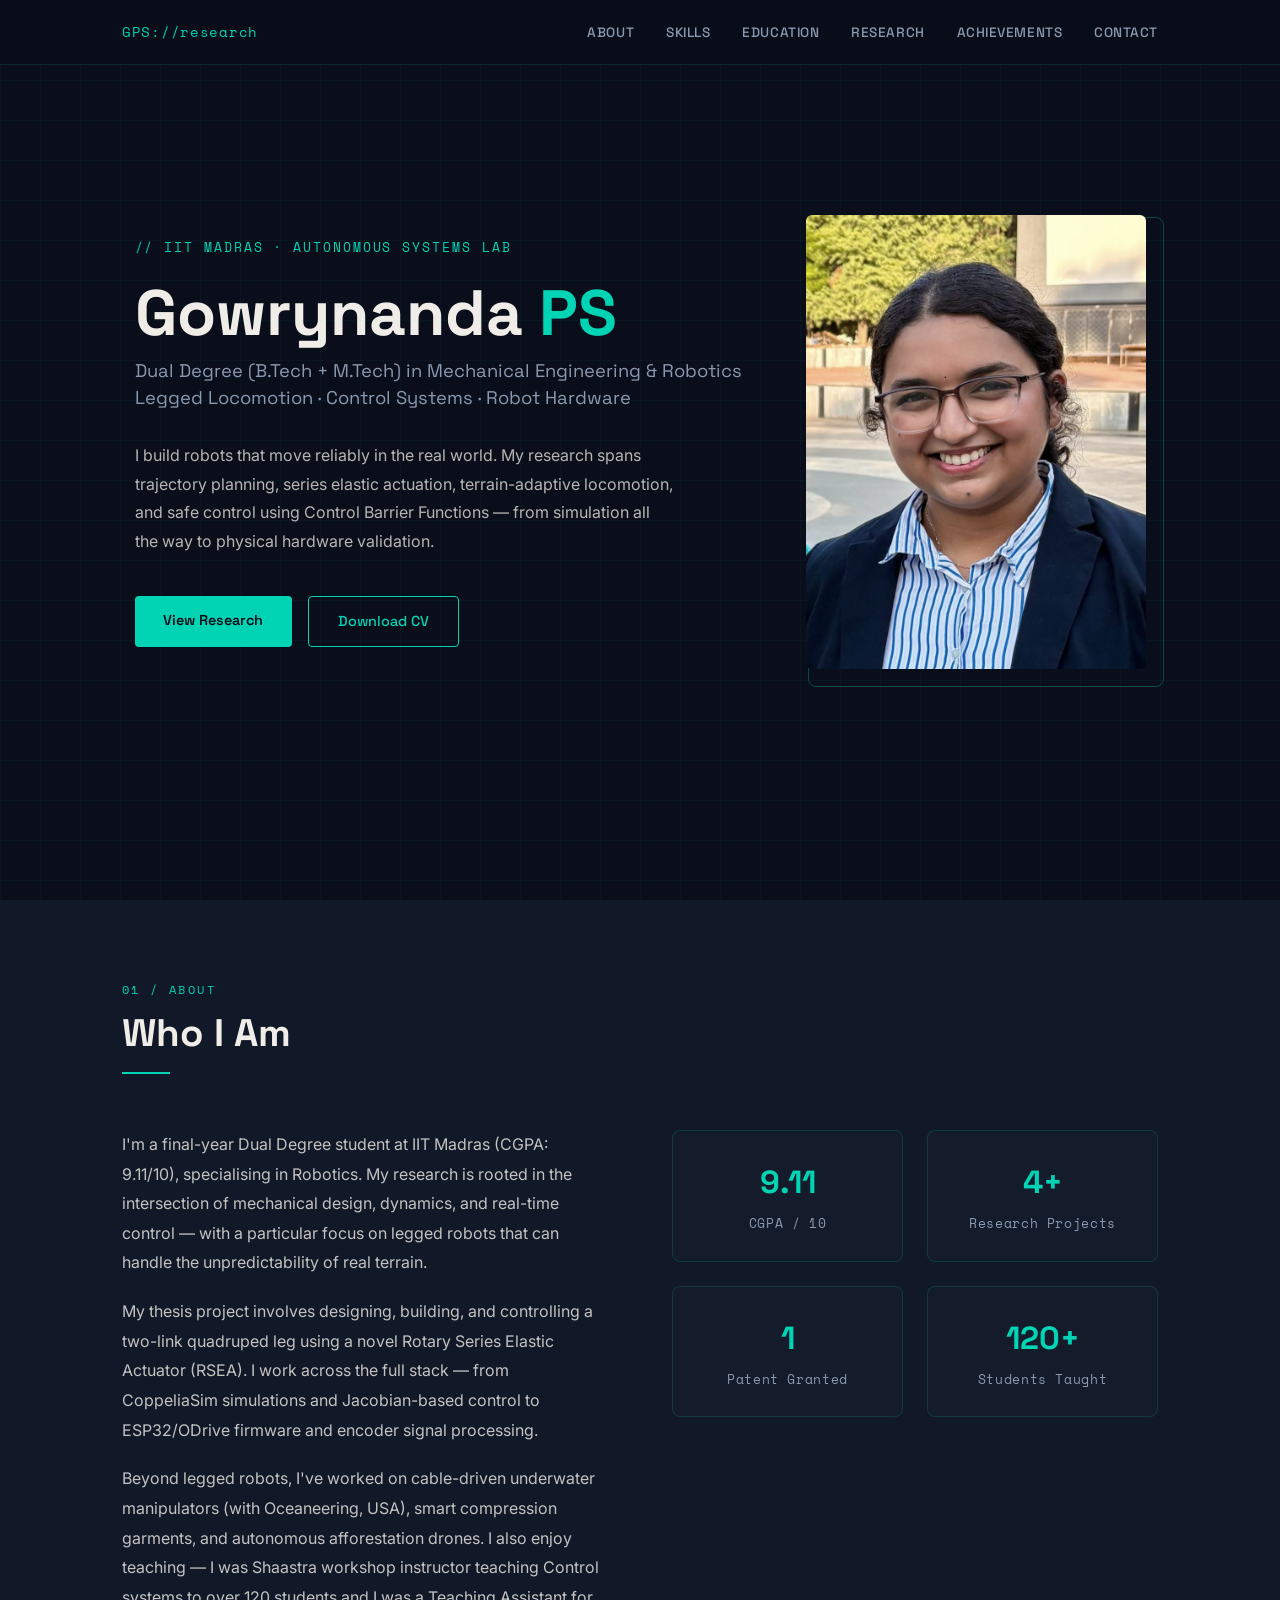
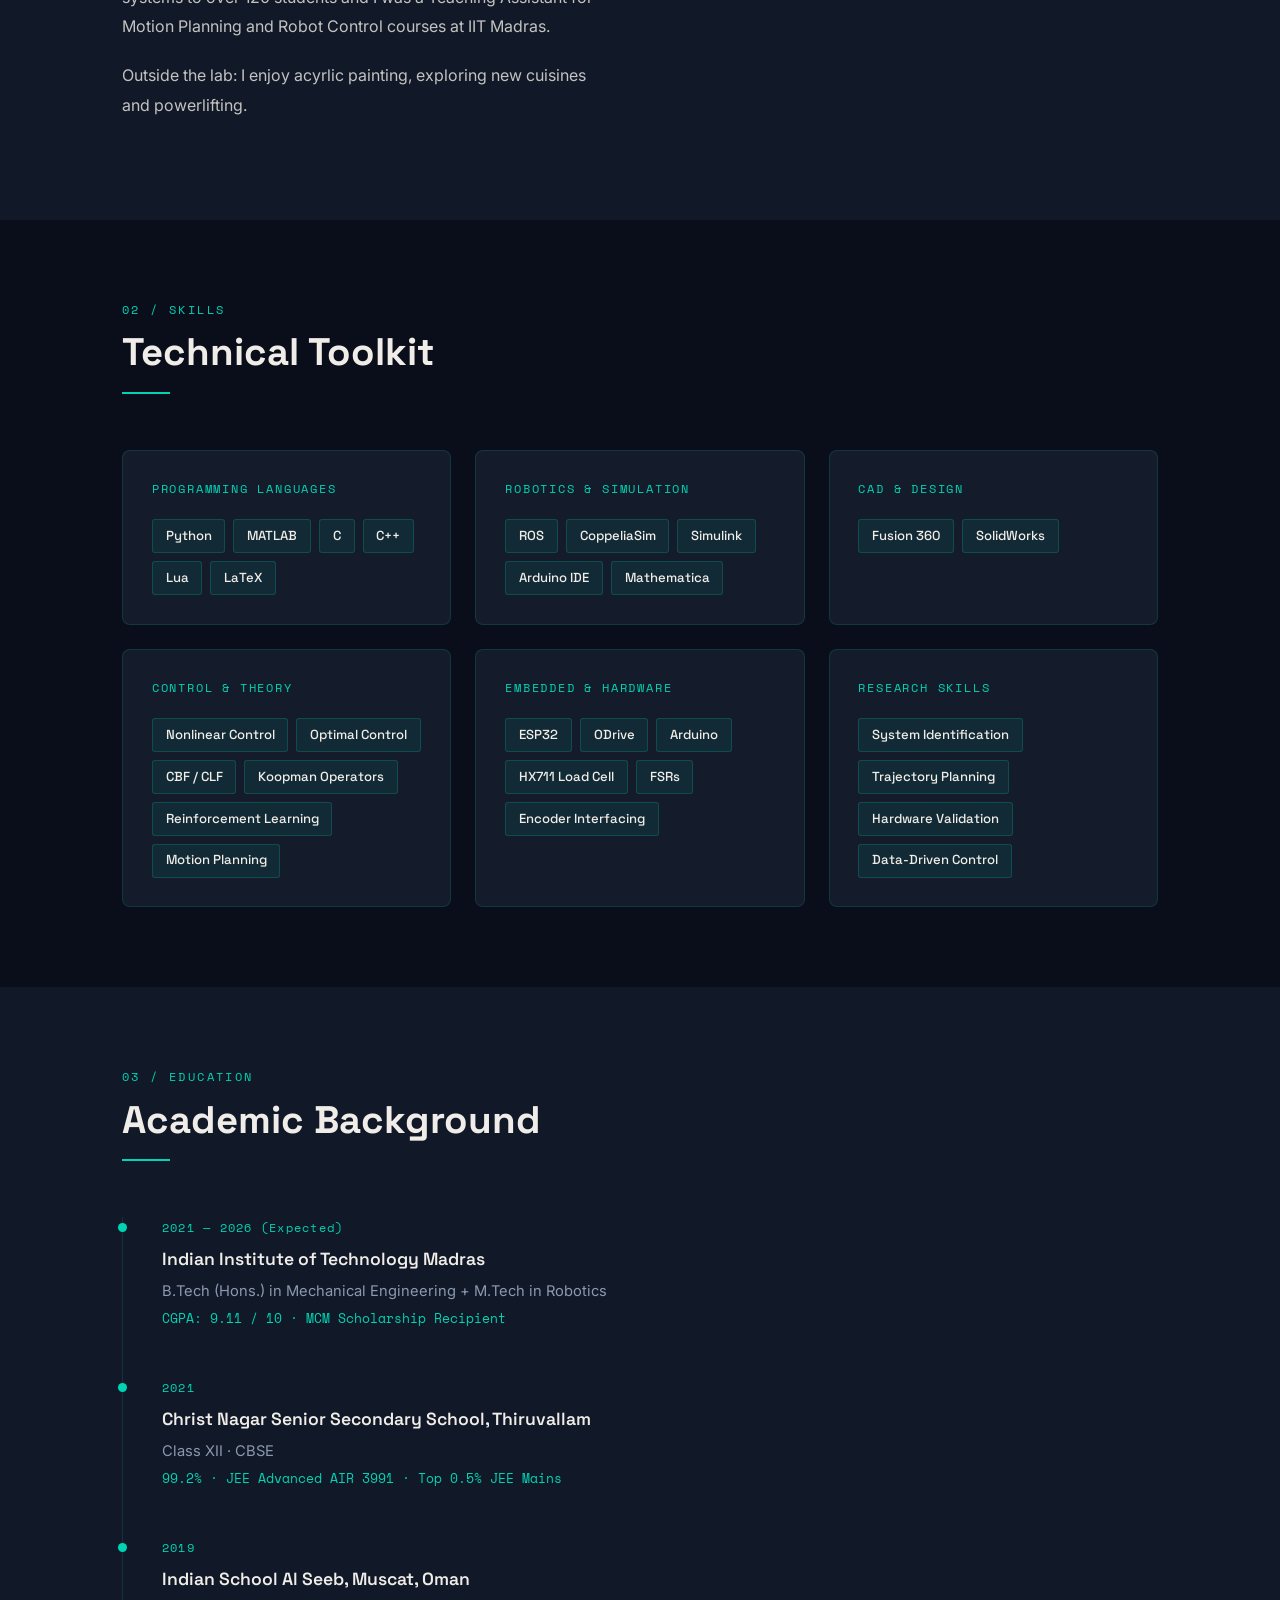
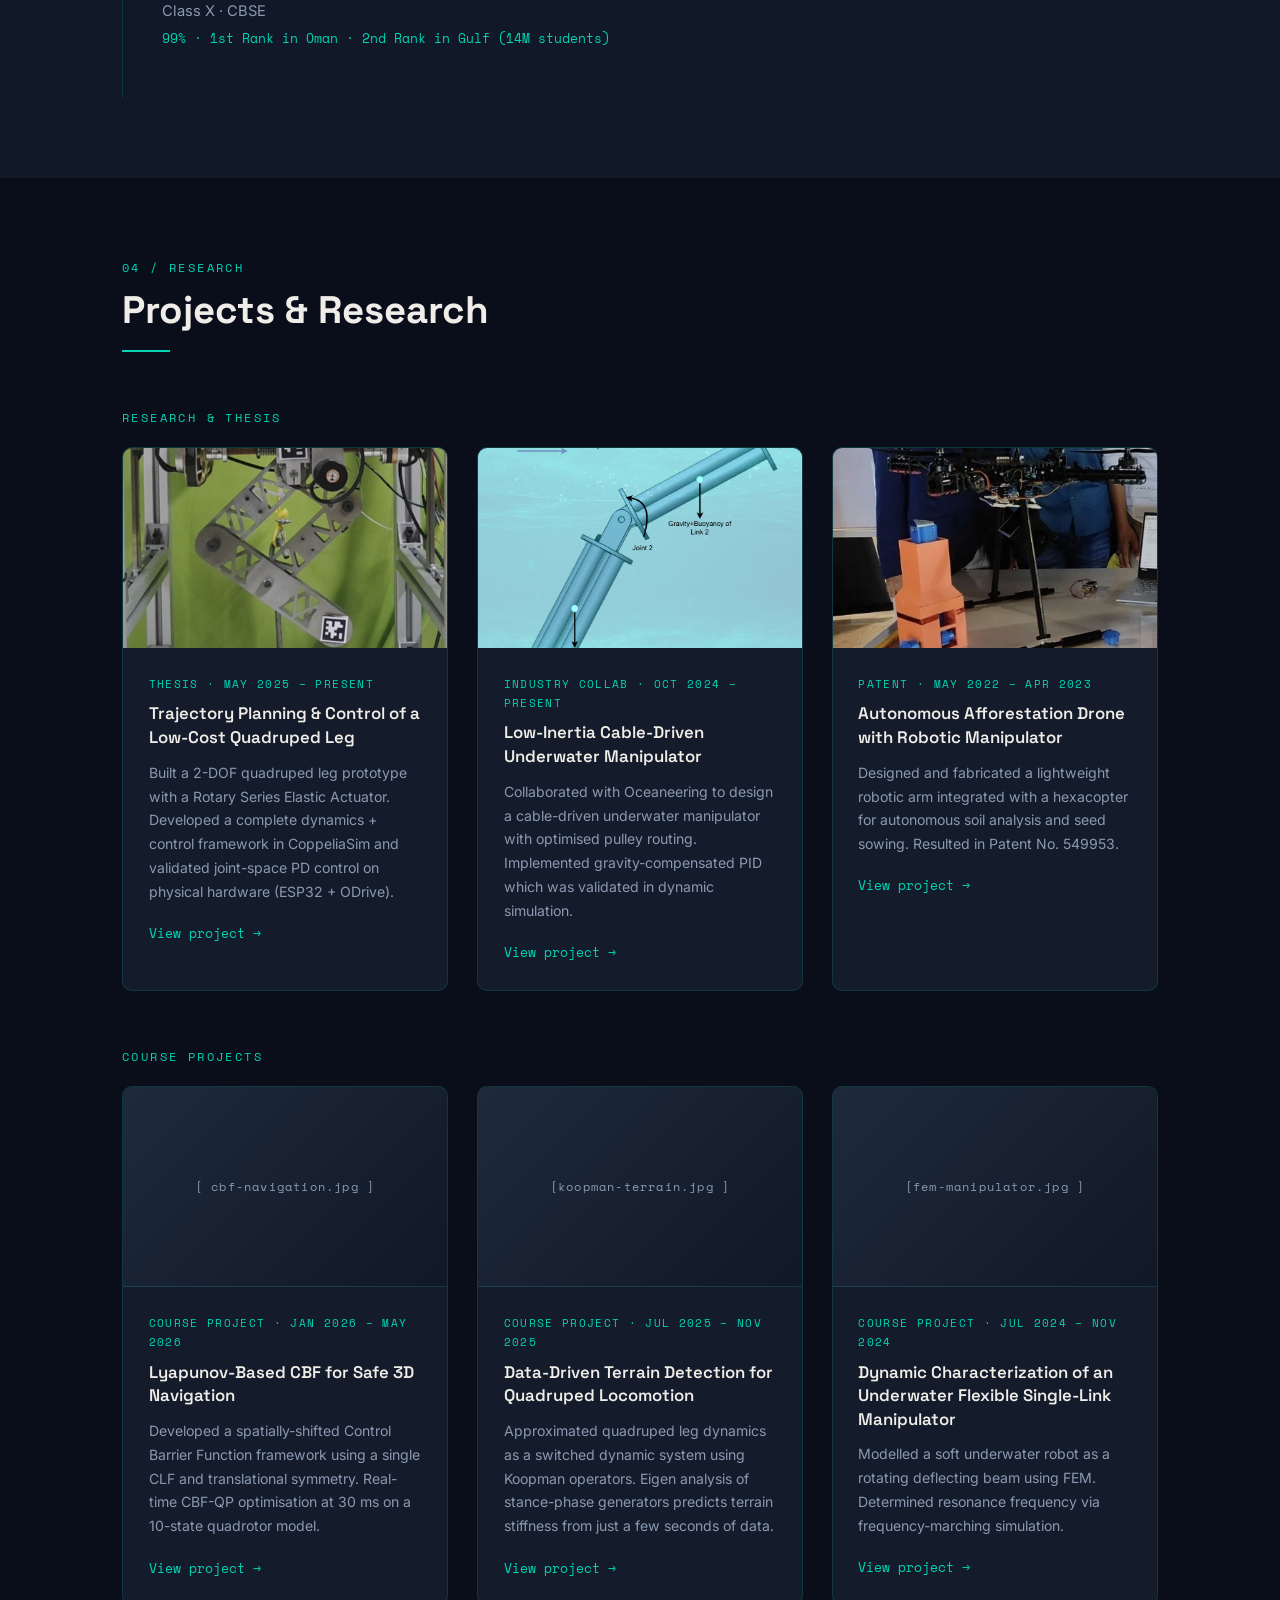
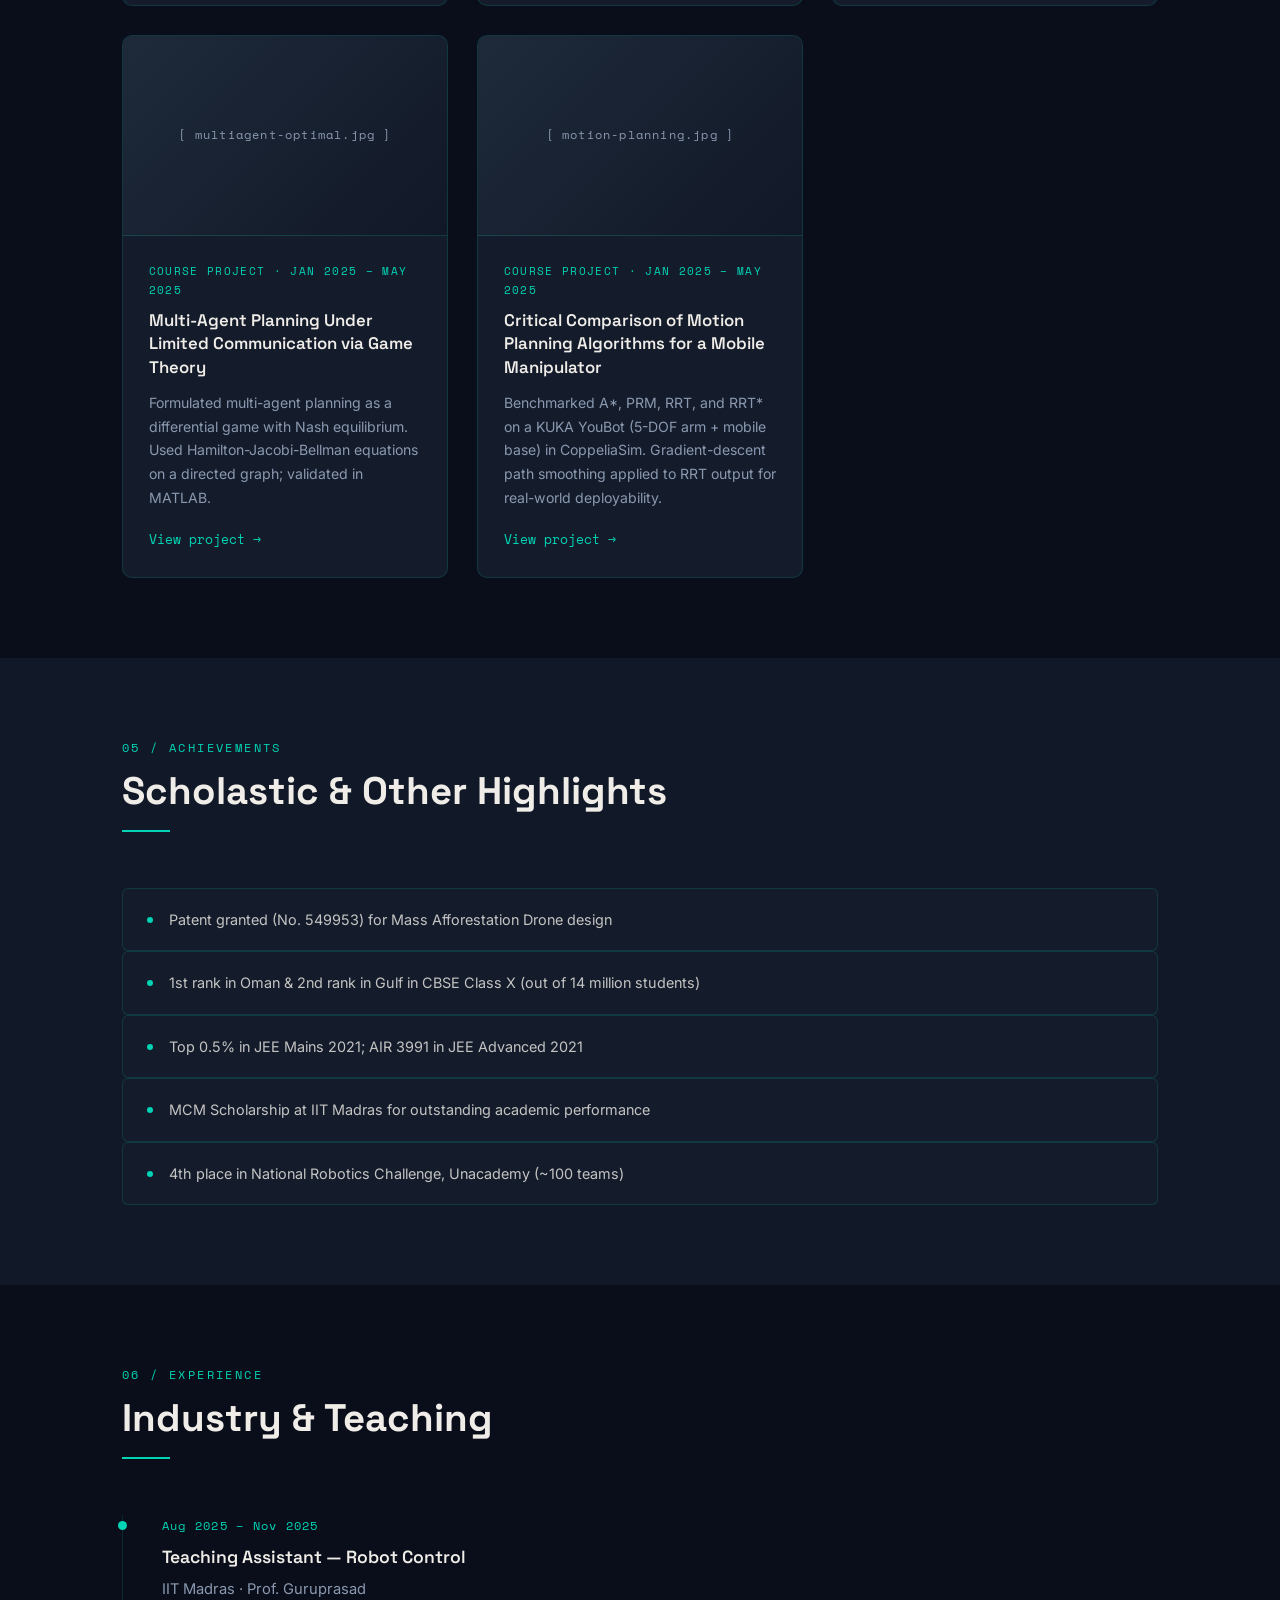
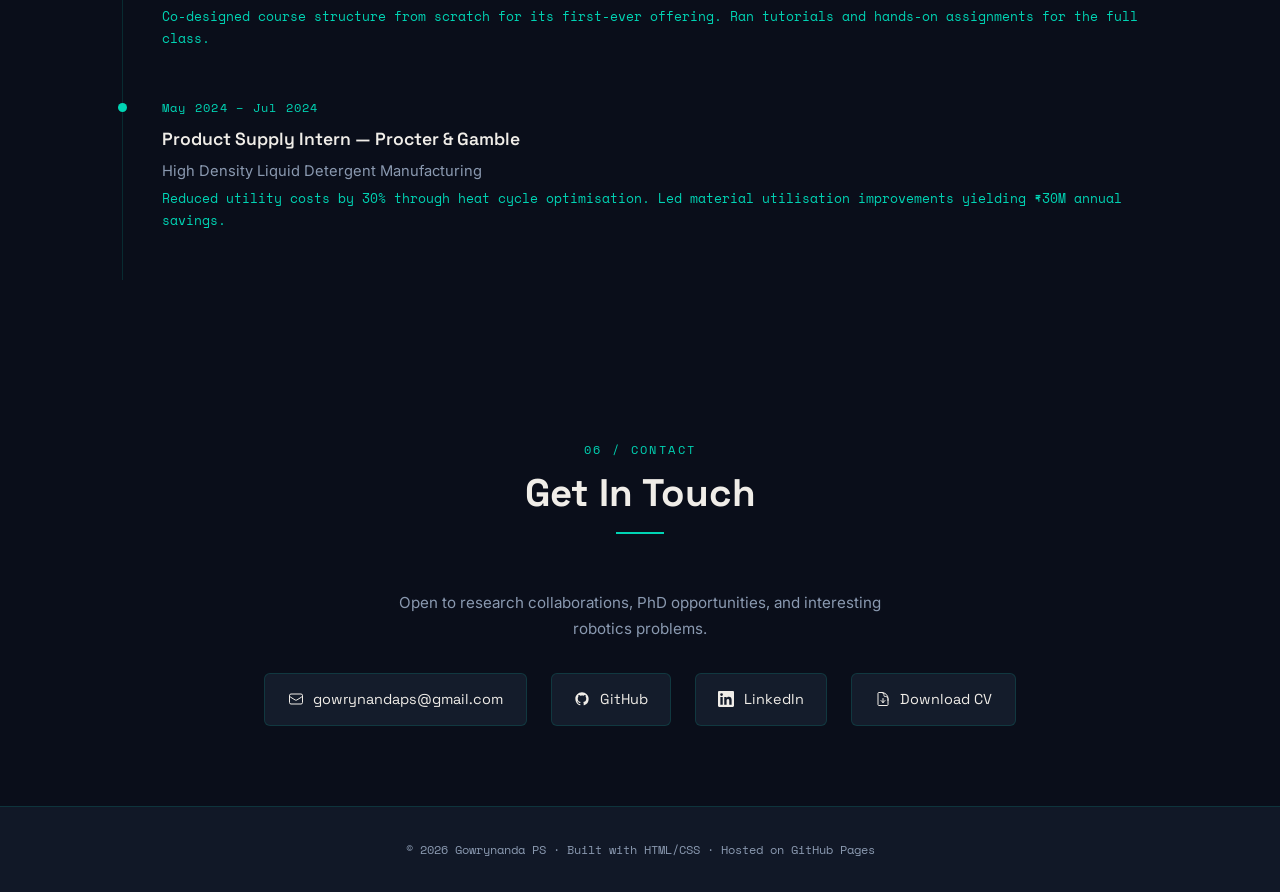
==== index.html @ 8e0dd3a2 "Update index.html Removed two projects" ====
<!DOCTYPE html>
<html lang="en">
<head>
  <meta charset="UTF-8" />
  <meta name="viewport" content="width=device-width, initial-scale=1.0" />
  <title>Gowrynanda PS — Robotics Researcher</title>
  <meta name="description" content="Gowrynanda PS — Dual Degree Robotics student at IIT Madras working on legged locomotion, control systems, and autonomous robots." />
  <link rel="stylesheet" href="assets/css/style.css" />
</head>
<body>

<!-- ── Navigation ── -->
<nav>
  <div class="nav-inner">
    <span class="nav-logo">GPS://research</span>
    <ul class="nav-links" id="navLinks">
      <li><a href="#about">About</a></li>
      <li><a href="#skills">Skills</a></li>
      <li><a href="#education">Education</a></li>
      <li><a href="#research">Research</a></li>
      <li><a href="#achievements">Achievements</a></li>
      <li><a href="#contact">Contact</a></li>
    </ul>
    <div class="hamburger" id="hamburger" onclick="toggleNav()">
      <span></span><span></span><span></span>
    </div>
  </div>
</nav>

<!-- ── Hero ── -->
<section id="hero">
  <div class="container">
    <div class="hero-grid">
      <div class="hero-text">
        <p class="hero-eyebrow">// IIT Madras · Autonomous Systems Lab</p>
        <h1 class="hero-name">Gowrynanda <span>PS</span></h1>
        <p class="hero-title">
          Dual Degree (B.Tech + M.Tech) in Mechanical Engineering &amp; Robotics<br>
          Legged Locomotion · Control Systems · Robot Hardware
        </p>
        <p class="hero-bio">
          I build robots that move reliably in the real world. My research spans trajectory
          planning, series elastic actuation, terrain-adaptive locomotion, and safe control
          using Control Barrier Functions — from simulation all the way to physical hardware validation.
        </p>
        <div class="hero-ctas">
          <a href="#research" class="btn-primary">View Research</a>
          <a href="assets/GowrynandaPS_CV.pdf" class="btn-outline" target="_blank">Download CV</a>
        </div>
      </div>

      <div class="hero-photo-wrap">
        <img src="assets/images/photo.jpg" alt="Gowrynanda PS" class="hero-photo" />
      </div>
    </div>
  </div>
</section>

<!-- ── About ── -->
<section id="about">
  <div class="container">
    <div class="section-header">
      <p class="section-label">01 / About</p>
      <h2 class="section-title">Who I Am</h2>
      <div class="section-divider"></div>
    </div>
    <div class="about-grid">
      <div class="about-text">
        <p>
          I'm a final-year Dual Degree student at IIT Madras (CGPA: 9.11/10), specialising in Robotics.
          My research is rooted in the intersection of mechanical design, dynamics, and real-time
          control — with a particular focus on legged robots that can handle the unpredictability
          of real terrain.
        </p>
        <p>
          My thesis project involves designing, building, and controlling a two-link quadruped leg
          using a novel Rotary Series Elastic Actuator (RSEA). I work across the full stack — from
          CoppeliaSim simulations and Jacobian-based control to ESP32/ODrive firmware and encoder
          signal processing.
        </p>
        <p>
          Beyond legged robots, I've worked on cable-driven underwater manipulators
          (with Oceaneering, USA), smart compression garments, and autonomous afforestation drones.
          I also enjoy teaching — I was Shaastra workshop instructor teaching Control systems to over 120 students 
          and I was a Teaching Assistant for Motion Planning and Robot Control courses at IIT Madras. 
        </p>
        <p>
          Outside the lab: I enjoy acyrlic painting, exploring new cuisines and powerlifting.
        </p>
      </div>
      <div class="stats-grid">
        <div class="stat-card">
          <span class="stat-number">9.11</span>
          <span class="stat-label">CGPA / 10</span>
        </div>
        <div class="stat-card">
          <span class="stat-number">4+</span>
          <span class="stat-label">Research Projects</span>
        </div>
        <div class="stat-card">
          <span class="stat-number">1</span>
          <span class="stat-label">Patent Granted</span>
        </div>
        <div class="stat-card">
          <span class="stat-number">120+</span>
          <span class="stat-label">Students Taught</span>
        </div>
      </div>
    </div>
  </div>
</section>

<!-- ── Skills ── -->
<section id="skills">
  <div class="container">
    <div class="section-header">
      <p class="section-label">02 / Skills</p>
      <h2 class="section-title">Technical Toolkit</h2>
      <div class="section-divider"></div>
    </div>
    <div class="skills-grid">
      <div class="skill-category">
        <p class="skill-category-title">Programming Languages</p>
        <div class="skill-tags">
          <span class="skill-tag">Python</span>
          <span class="skill-tag">MATLAB</span>
          <span class="skill-tag">C</span>
          <span class="skill-tag">C++</span>
          <span class="skill-tag">Lua</span>
          <span class="skill-tag">LaTeX</span>
        </div>
      </div>
      <div class="skill-category">
        <p class="skill-category-title">Robotics &amp; Simulation</p>
        <div class="skill-tags">
          <span class="skill-tag">ROS</span>
          <span class="skill-tag">CoppeliaSim</span>
          <span class="skill-tag">Simulink</span>
          <span class="skill-tag">Arduino IDE</span>
          <span class="skill-tag">Mathematica</span>
        </div>
      </div>
      <div class="skill-category">
        <p class="skill-category-title">CAD &amp; Design</p>
        <div class="skill-tags">
          <span class="skill-tag">Fusion 360</span>
          <span class="skill-tag">SolidWorks</span>
        </div>
      </div>
      <div class="skill-category">
        <p class="skill-category-title">Control &amp; Theory</p>
        <div class="skill-tags">
          <span class="skill-tag">Nonlinear Control</span>
          <span class="skill-tag">Optimal Control</span>
          <span class="skill-tag">CBF / CLF</span>
          <span class="skill-tag">Koopman Operators</span>
          <span class="skill-tag">Reinforcement Learning</span>
          <span class="skill-tag">Motion Planning</span>
        </div>
      </div>
      <div class="skill-category">
        <p class="skill-category-title">Embedded &amp; Hardware</p>
        <div class="skill-tags">
          <span class="skill-tag">ESP32</span>
          <span class="skill-tag">ODrive</span>
          <span class="skill-tag">Arduino</span>
          <span class="skill-tag">HX711 Load Cell</span>
          <span class="skill-tag">FSRs</span>
          <span class="skill-tag">Encoder Interfacing</span>
        </div>
      </div>
      <div class="skill-category">
        <p class="skill-category-title">Research Skills</p>
        <div class="skill-tags">
          <span class="skill-tag">System Identification</span>
          <span class="skill-tag">Trajectory Planning</span>
          <span class="skill-tag">Hardware Validation</span>
          <span class="skill-tag">Data-Driven Control</span>
        </div>
      </div>
    </div>
  </div>
</section>

<!-- ── Education ── -->
<section id="education">
  <div class="container">
    <div class="section-header">
      <p class="section-label">03 / Education</p>
      <h2 class="section-title">Academic Background</h2>
      <div class="section-divider"></div>
    </div>
    <div class="edu-timeline">
      <div class="edu-item">
        <p class="edu-year">2021 — 2026 (Expected)</p>
        <p class="edu-school">Indian Institute of Technology Madras</p>
        <p class="edu-degree">B.Tech (Hons.) in Mechanical Engineering + M.Tech in Robotics</p>
        <p class="edu-grade">CGPA: 9.11 / 10 · MCM Scholarship Recipient</p>
      </div>
      <div class="edu-item">
        <p class="edu-year">2021</p>
        <p class="edu-school">Christ Nagar Senior Secondary School, Thiruvallam</p>
        <p class="edu-degree">Class XII · CBSE</p>
        <p class="edu-grade">99.2% · JEE Advanced AIR 3991 · Top 0.5% JEE Mains</p>
      </div>
      <div class="edu-item">
        <p class="edu-year">2019</p>
        <p class="edu-school">Indian School Al Seeb, Muscat, Oman</p>
        <p class="edu-degree">Class X · CBSE</p>
        <p class="edu-grade">99% · 1st Rank in Oman · 2nd Rank in Gulf (14M students)</p>
      </div>
    </div>
  </div>
</section>

<!-- ── Research Projects ── -->
<section id="research">
  <div class="container">
    <div class="section-header">
      <p class="section-label">04 / Research</p>
      <h2 class="section-title">Projects &amp; Research</h2>
      <div class="section-divider"></div>
    </div>

    <!-- Research Projects -->
    <p class="section-label" style="margin-bottom: 1.2rem;">Research &amp; Thesis</p>
    <div class="projects-grid" style="margin-bottom: 3.5rem;">

      <a href="projects/quadruped-leg/" class="project-card">
        <img src="assets/images/quadruped-thumb.png" alt="Quadruped Leg" class="project-img" />
        <div class="project-body">
          <p class="project-tag">Thesis · May 2025 – Present</p>
          <h3 class="project-title">Trajectory Planning &amp; Control of a Low-Cost Quadruped Leg</h3>
          <p class="project-desc">
            Built a 2-DOF quadruped leg prototype with a Rotary Series Elastic Actuator. Developed
            a complete dynamics + control framework in CoppeliaSim and validated joint-space PD
            control on physical hardware (ESP32 + ODrive).
          </p>
          <span class="project-arrow">View project →</span>
        </div>
      </a>

      <a href="projects/underwater-manipulator/" class="project-card">
        <img src="assets/images/underwater-thumb.png" alt="Underwater Manipulator" class="project-img" />
        <div class="project-body">
          <p class="project-tag">Industry Collab · Oct 2024 – Present</p>
          <h3 class="project-title">Low-Inertia Cable-Driven Underwater Manipulator</h3>
          <p class="project-desc">
            Collaborated with Oceaneering to design a cable-driven underwater
            manipulator with optimised pulley routing. Implemented gravity-compensated PID which
            was validated in dynamic simulation.
          </p>
          <span class="project-arrow">View project →</span>
        </div>
      </a>

      <a href="projects/afforestation-drone/" class="project-card">
        <img src="assets/images/afforestation-drone-thumb.jpg" alt="Afforestation Drone" class="project-img" />
        <div class="project-body">
          <p class="project-tag">Patent · May 2022 – Apr 2023</p>
          <h3 class="project-title">Autonomous Afforestation Drone with Robotic Manipulator</h3>
          <p class="project-desc">
            Designed and fabricated a lightweight robotic arm integrated with a hexacopter for
            autonomous soil analysis and seed sowing. Resulted in Patent No. 549953.
          </p>
          <span class="project-arrow">View project →</span>
        </div>
      </a>

    </div>

    <!-- Course Projects -->
    <p class="section-label" style="margin-bottom: 1.2rem;">Course Projects</p>
    <div class="projects-grid">

      <a href="projects/cbf-navigation/" class="project-card">
        <div class="project-img-placeholder">[ cbf-navigation.jpg ]</div>
        <div class="project-body">
          <p class="project-tag">Course Project · Jan 2026 – May 2026</p>
          <h3 class="project-title">Lyapunov-Based CBF for Safe 3D Navigation</h3>
          <p class="project-desc">
            Developed a spatially-shifted Control Barrier Function framework using a single CLF and
            translational symmetry. Real-time CBF-QP optimisation at 30 ms on a 10-state quadrotor model.
          </p>
          <span class="project-arrow">View project →</span>
        </div>
      </a>

      <a href="projects/koopman-terrain/" class="project-card">
        <div class="project-img-placeholder">[koopman-terrain.jpg ]</div>
        <div class="project-body">
          <p class="project-tag">Course Project · Jul 2025 – Nov 2025</p>
          <h3 class="project-title">Data-Driven Terrain Detection for Quadruped Locomotion</h3>
          <p class="project-desc">
            Approximated quadruped leg dynamics as a switched dynamic system using Koopman operators.
            Eigen analysis of stance-phase generators predicts terrain stiffness from just a few seconds of data.
          </p>
          <span class="project-arrow">View project →</span>
        </div>
      </a>

      <a href="projects/fem-manipulator/" class="project-card">
        <div class="project-img-placeholder">[fem-manipulator.jpg ]</div>
        <div class="project-body">
          <p class="project-tag">Course Project · Jul 2024 – Nov 2024</p>
          <h3 class="project-title">Dynamic Characterization of an Underwater Flexible Single-Link Manipulator</h3>
          <p class="project-desc">
            Modelled a soft underwater robot as a rotating deflecting beam using FEM. Determined resonance
            frequency via frequency-marching simulation.
          </p>
          <span class="project-arrow">View project →</span>
        </div>
      </a>

      <a href="projects/multiagent-optimal/" class="project-card">
        <div class="project-img-placeholder">[ multiagent-optimal.jpg ]</div>
        <div class="project-body">
          <p class="project-tag">Course Project · Jan 2025 – May 2025</p>
          <h3 class="project-title">Multi-Agent Planning Under Limited Communication via Game Theory</h3>
          <p class="project-desc">
            Formulated multi-agent planning as a differential game with Nash equilibrium. Used
            Hamilton-Jacobi-Bellman equations on a directed graph; validated in MATLAB.
          </p>
          <span class="project-arrow">View project →</span>
        </div>
      </a>

      <a href="projects/motion-planning/" class="project-card">
        <div class="project-img-placeholder">[ motion-planning.jpg ]</div>
        <div class="project-body">
          <p class="project-tag">Course Project · Jan 2025 – May 2025</p>
          <h3 class="project-title">Critical Comparison of Motion Planning Algorithms for a Mobile Manipulator</h3>
          <p class="project-desc">
            Benchmarked A*, PRM, RRT, and RRT* on a KUKA YouBot (5-DOF arm + mobile base) in CoppeliaSim.
            Gradient-descent path smoothing applied to RRT output for real-world deployability.
          </p>
          <span class="project-arrow">View project →</span>
        </div>
      </a>

    </div>
  </div>
</section>
<!-- ── Achievements ── -->
<section id="achievements">
  <div class="container">
    <div class="section-header">
      <p class="section-label">05 / Achievements</p>
      <h2 class="section-title">Scholastic &amp; Other Highlights</h2>
      <div class="section-divider"></div>
    </div>
    <div class="achievement-item">
        <span class="achievement-dot"></span>
        <p class="achievement-text">Patent granted (No. 549953) for Mass Afforestation Drone design</p>
      </div>
      <div class="achievement-item">
        <span class="achievement-dot"></span>
        <p class="achievement-text">1st rank in Oman &amp; 2nd rank in Gulf in CBSE Class X (out of 14 million students)</p>
      </div>
      <div class="achievement-item">
        <span class="achievement-dot"></span>
        <p class="achievement-text">Top 0.5% in JEE Mains 2021; AIR 3991 in JEE Advanced 2021</p>
      </div>
      <div class="achievement-item">
        <span class="achievement-dot"></span>
        <p class="achievement-text">MCM Scholarship at IIT Madras for outstanding academic performance</p>
      </div>
      <div class="achievement-item">
        <span class="achievement-dot"></span>
        <p class="achievement-text">4th place in National Robotics Challenge, Unacademy (~100 teams)</p>
      </div>
    </div>
  </div>
</section>
<!-- ── Experience ── -->
<section id="experience">
  <div class="container">
    <div class="section-header">
      <p class="section-label">06 / Experience</p>
      <h2 class="section-title">Industry &amp; Teaching</h2>
      <div class="section-divider"></div>
    </div>
    <div class="edu-timeline">

      <div class="edu-item">
        <p class="edu-year">Aug 2025 – Nov 2025</p>
        <p class="edu-school">Teaching Assistant — Robot Control</p>
        <p class="edu-degree">IIT Madras · Prof. Guruprasad</p>
        <p class="edu-grade">Co-designed course structure from scratch for its first-ever offering. Ran tutorials and hands-on assignments for the full class.</p>
      </div>

      <div class="edu-item">
        <p class="edu-year">May 2024 – Jul 2024</p>
        <p class="edu-school">Product Supply Intern — Procter &amp; Gamble</p>
        <p class="edu-degree">High Density Liquid Detergent Manufacturing</p>
        <p class="edu-grade">Reduced utility costs by 30% through heat cycle optimisation. Led material utilisation improvements yielding ₹30M annual savings.</p>
      </div>

    </div>
  </div>
</section>
<!-- ── Contact ── -->
<section id="contact">
  <div class="container">
    <div class="section-header" style="text-align:center;">
      <p class="section-label">06 / Contact</p>
      <h2 class="section-title">Get In Touch</h2>
      <div class="section-divider" style="margin: 1rem auto 0;"></div>
    </div>
    <p style="color: var(--muted); max-width: 500px; margin: 0 auto 0.5rem; font-size: 0.95rem;">
      Open to research collaborations, PhD opportunities, and interesting robotics problems.
    </p>
    <div class="contact-links">
      <a href="mailto:gowrynandaps@gmail.com" class="contact-chip">
        <svg width="16" height="16" fill="none" stroke="currentColor" stroke-width="1.5" viewBox="0 0 24 24"><path d="M21.75 6.75v10.5a2.25 2.25 0 01-2.25 2.25h-15a2.25 2.25 0 01-2.25-2.25V6.75m19.5 0A2.25 2.25 0 0019.5 4.5h-15a2.25 2.25 0 00-2.25 2.25m19.5 0v.243a2.25 2.25 0 01-1.07 1.916l-7.5 4.615a2.25 2.25 0 01-2.36 0L3.32 8.91a2.25 2.25 0 01-1.07-1.916V6.75"/></svg>
        gowrynandaps@gmail.com
      </a>
      <a href="https://github.com/gowrynandaps" class="contact-chip" target="_blank">
        <svg width="16" height="16" fill="currentColor" viewBox="0 0 24 24"><path d="M12 2C6.477 2 2 6.484 2 12.017c0 4.425 2.865 8.18 6.839 9.504.5.092.682-.217.682-.483 0-.237-.008-.868-.013-1.703-2.782.605-3.369-1.343-3.369-1.343-.454-1.158-1.11-1.466-1.11-1.466-.908-.62.069-.608.069-.608 1.003.07 1.531 1.032 1.531 1.032.892 1.53 2.341 1.088 2.91.832.092-.647.35-1.088.636-1.338-2.22-.253-4.555-1.113-4.555-4.951 0-1.093.39-1.988 1.029-2.688-.103-.253-.446-1.272.098-2.65 0 0 .84-.27 2.75 1.026A9.564 9.564 0 0112 6.844c.85.004 1.705.115 2.504.337 1.909-1.296 2.747-1.027 2.747-1.027.546 1.379.202 2.398.1 2.651.64.7 1.028 1.595 1.028 2.688 0 3.848-2.339 4.695-4.566 4.943.359.309.678.92.678 1.855 0 1.338-.012 2.419-.012 2.747 0 .268.18.58.688.482A10.019 10.019 0 0022 12.017C22 6.484 17.522 2 12 2z"/></svg>
        GitHub
      </a>
      <a href="https://www.linkedin.com/in/gowrynandaps" class="contact-chip" target="_blank">
        <svg width="16" height="16" fill="currentColor" viewBox="0 0 24 24"><path d="M20.447 20.452h-3.554v-5.569c0-1.328-.027-3.037-1.852-3.037-1.853 0-2.136 1.445-2.136 2.939v5.667H9.351V9h3.414v1.561h.046c.477-.9 1.637-1.85 3.37-1.85 3.601 0 4.267 2.37 4.267 5.455v6.286zM5.337 7.433a2.062 2.062 0 01-2.063-2.065 2.064 2.064 0 112.063 2.065zm1.782 13.019H3.555V9h3.564v11.452zM22.225 0H1.771C.792 0 0 .774 0 1.729v20.542C0 23.227.792 24 1.771 24h20.451C23.2 24 24 23.227 24 22.271V1.729C24 .774 23.2 0 22.222 0h.003z"/></svg>
        LinkedIn
      </a>
      <a href="assets/GowrynandaPS_CV.pdf" class="contact-chip" target="_blank">
        <svg width="16" height="16" fill="none" stroke="currentColor" stroke-width="1.5" viewBox="0 0 24 24"><path stroke-linecap="round" stroke-linejoin="round" d="M19.5 14.25v-2.625a3.375 3.375 0 00-3.375-3.375h-1.5A1.125 1.125 0 0113.5 7.125v-1.5a3.375 3.375 0 00-3.375-3.375H8.25m.75 12l3 3m0 0l3-3m-3 3v-6m-1.5-9H5.625c-.621 0-1.125.504-1.125 1.125v17.25c0 .621.504 1.125 1.125 1.125h12.75c.621 0 1.125-.504 1.125-1.125V11.25a9 9 0 00-9-9z"/></svg>
        Download CV
      </a>
    </div>
  </div>
</section>

<footer>
  <p>© 2026 Gowrynanda PS · Built with HTML/CSS · Hosted on GitHub Pages</p>
</footer>

<script>
  function toggleNav() {
    document.getElementById('navLinks').classList.toggle('open');
  }
</script>

</body>
</html>
---- assets/css/style.css ----
/* ============================================================
   GOWRYNANDA PS — Personal Academic Portfolio
   Design: Technical blueprint meets minimalist research aesthetic
   Palette: Deep navy + warm white + electric teal accent
   ============================================================ */

@import url('https://fonts.googleapis.com/css2?family=Space+Grotesk:wght@300;400;500;600;700&family=Space+Mono:wght@400;700&family=Inter:wght@300;400;500&display=swap');

/* ── Tokens ── */
:root {
  --navy:       #0a0e1a;
  --navy-mid:   #111827;
  --navy-light: #1e2a3a;
  --teal:       #00d4b4;
  --teal-dim:   #00a896;
  --warm-white: #f0ede8;
  --muted:      #8a99b0;
  --card-bg:    #141c2b;
  --border:     rgba(0, 212, 180, 0.15);

  --font-display: 'Space Grotesk', sans-serif;
  --font-mono:    'Space Mono', monospace;
  --font-body:    'Inter', sans-serif;
}

/* ── Reset ── */
*, *::before, *::after { box-sizing: border-box; margin: 0; padding: 0; }

html { scroll-behavior: smooth; }

body {
  background: var(--navy);
  color: var(--warm-white);
  font-family: var(--font-body);
  font-size: 16px;
  line-height: 1.7;
  -webkit-font-smoothing: antialiased;
}

a { color: var(--teal); text-decoration: none; transition: opacity 0.2s; }
a:hover { opacity: 0.8; }

img { max-width: 100%; display: block; }

/* ── Layout ── */
.container {
  max-width: 1100px;
  margin: 0 auto;
  padding: 0 2rem;
}

section { padding: 5rem 0; }

/* ── Nav ── */
nav {
  position: fixed;
  top: 0; left: 0; right: 0;
  z-index: 100;
  background: rgba(10, 14, 26, 0.92);
  backdrop-filter: blur(12px);
  border-bottom: 1px solid var(--border);
}

.nav-inner {
  max-width: 1100px;
  margin: 0 auto;
  padding: 0 2rem;
  height: 64px;
  display: flex;
  align-items: center;
  justify-content: space-between;
}

.nav-logo {
  font-family: var(--font-mono);
  font-size: 0.9rem;
  color: var(--teal);
  letter-spacing: 0.05em;
}

.nav-links {
  display: flex;
  gap: 2rem;
  list-style: none;
}

.nav-links a {
  font-family: var(--font-display);
  font-size: 0.85rem;
  font-weight: 500;
  color: var(--muted);
  letter-spacing: 0.04em;
  text-transform: uppercase;
  transition: color 0.2s;
}

.nav-links a:hover { color: var(--teal); opacity: 1; }

/* ── Hero ── */
#hero {
  min-height: 100vh;
  display: flex;
  align-items: center;
  padding-top: 64px;
  position: relative;
  overflow: hidden;
}

/* Blueprint grid background */
#hero::before {
  content: '';
  position: absolute;
  inset: 0;
  background-image:
    linear-gradient(rgba(0,212,180,0.04) 1px, transparent 1px),
    linear-gradient(90deg, rgba(0,212,180,0.04) 1px, transparent 1px);
  background-size: 40px 40px;
  pointer-events: none;
}

.hero-grid {
  display: grid;
  grid-template-columns: 1fr 340px;
  gap: 4rem;
  align-items: center;
  width: 100%;
}

.hero-eyebrow {
  font-family: var(--font-mono);
  font-size: 0.8rem;
  color: var(--teal);
  letter-spacing: 0.15em;
  text-transform: uppercase;
  margin-bottom: 1.2rem;
}

.hero-name {
  font-family: var(--font-display);
  font-size: clamp(2.8rem, 5vw, 4.2rem);
  font-weight: 700;
  line-height: 1.1;
  color: var(--warm-white);
  margin-bottom: 0.5rem;
}

.hero-name span {
  color: var(--teal);
}

.hero-title {
  font-family: var(--font-display);
  font-size: 1.15rem;
  font-weight: 400;
  color: var(--muted);
  margin-bottom: 1.8rem;
  line-height: 1.5;
}

.hero-bio {
  font-size: 1rem;
  color: rgba(240, 237, 232, 0.75);
  max-width: 540px;
  margin-bottom: 2.5rem;
  line-height: 1.8;
}

.hero-ctas {
  display: flex;
  gap: 1rem;
  flex-wrap: wrap;
}

.btn-primary {
  background: var(--teal);
  color: var(--navy);
  font-family: var(--font-display);
  font-weight: 600;
  font-size: 0.9rem;
  padding: 0.75rem 1.8rem;
  border-radius: 4px;
  transition: background 0.2s, transform 0.15s;
}
.btn-primary:hover { background: var(--teal-dim); opacity: 1; transform: translateY(-1px); }

.btn-outline {
  border: 1px solid var(--teal);
  color: var(--teal);
  font-family: var(--font-display);
  font-weight: 500;
  font-size: 0.9rem;
  padding: 0.75rem 1.8rem;
  border-radius: 4px;
  transition: background 0.2s, transform 0.15s;
}
.btn-outline:hover { background: rgba(0,212,180,0.08); opacity: 1; transform: translateY(-1px); }

/* Hero photo */
.hero-photo-wrap {
  position: relative;
}

.hero-photo-wrap::before {
  content: '';
  position: absolute;
  inset: -8px;
  border: 1px solid var(--teal);
  border-radius: 8px;
  opacity: 0.3;
  transform: translate(10px, 10px);
}

.hero-photo {
  width: 100%;
  aspect-ratio: 3/4;
  object-fit: cover;
  border-radius: 6px;
  filter: grayscale(20%);
}

/* Photo placeholder when no image uploaded yet */
.hero-photo-placeholder {
  width: 100%;
  aspect-ratio: 3/4;
  border-radius: 6px;
  background: var(--navy-light);
  border: 2px dashed var(--border);
  display: flex;
  flex-direction: column;
  align-items: center;
  justify-content: center;
  gap: 0.75rem;
  color: var(--muted);
  font-family: var(--font-mono);
  font-size: 0.8rem;
  text-align: center;
  padding: 2rem;
}

.hero-photo-placeholder svg {
  width: 48px; height: 48px;
  opacity: 0.4;
}

/* ── Section Headers ── */
.section-header {
  margin-bottom: 3.5rem;
}

.section-label {
  font-family: var(--font-mono);
  font-size: 0.75rem;
  color: var(--teal);
  letter-spacing: 0.2em;
  text-transform: uppercase;
  margin-bottom: 0.6rem;
}

.section-title {
  font-family: var(--font-display);
  font-size: clamp(1.8rem, 3vw, 2.4rem);
  font-weight: 700;
  color: var(--warm-white);
  line-height: 1.2;
}

.section-divider {
  width: 48px;
  height: 2px;
  background: var(--teal);
  margin-top: 1rem;
}

/* ── About / Stats ── */
#about { background: var(--navy-mid); }

.about-grid {
  display: grid;
  grid-template-columns: 1fr 1fr;
  gap: 4rem;
  align-items: start;
}

.about-text p {
  color: rgba(240,237,232,0.8);
  margin-bottom: 1.2rem;
  line-height: 1.85;
}

.stats-grid {
  display: grid;
  grid-template-columns: 1fr 1fr;
  gap: 1.5rem;
}

.stat-card {
  background: var(--card-bg);
  border: 1px solid var(--border);
  border-radius: 8px;
  padding: 1.5rem;
  text-align: center;
}

.stat-number {
  font-family: var(--font-display);
  font-size: 2rem;
  font-weight: 700;
  color: var(--teal);
  display: block;
}

.stat-label {
  font-size: 0.8rem;
  color: var(--muted);
  margin-top: 0.25rem;
  font-family: var(--font-mono);
  letter-spacing: 0.05em;
}

/* ── Skills ── */
#skills { background: var(--navy); }

.skills-grid {
  display: grid;
  grid-template-columns: repeat(auto-fit, minmax(280px, 1fr));
  gap: 1.5rem;
}

.skill-category {
  background: var(--card-bg);
  border: 1px solid var(--border);
  border-radius: 8px;
  padding: 1.8rem;
  transition: border-color 0.3s;
}

.skill-category:hover { border-color: rgba(0,212,180,0.4); }

.skill-category-title {
  font-family: var(--font-mono);
  font-size: 0.75rem;
  color: var(--teal);
  letter-spacing: 0.15em;
  text-transform: uppercase;
  margin-bottom: 1.2rem;
}

.skill-tags {
  display: flex;
  flex-wrap: wrap;
  gap: 0.5rem;
}

.skill-tag {
  background: rgba(0,212,180,0.08);
  border: 1px solid rgba(0,212,180,0.2);
  color: var(--warm-white);
  font-size: 0.82rem;
  padding: 0.3rem 0.8rem;
  border-radius: 3px;
  font-family: var(--font-display);
  font-weight: 500;
}

/* ── Education ── */
#education { background: var(--navy-mid); }

.edu-timeline { position: relative; }

.edu-timeline::before {
  content: '';
  position: absolute;
  left: 0;
  top: 0; bottom: 0;
  width: 1px;
  background: var(--border);
}

.edu-item {
  padding-left: 2.5rem;
  padding-bottom: 3rem;
  position: relative;
}

.edu-item::before {
  content: '';
  position: absolute;
  left: -4px;
  top: 6px;
  width: 9px; height: 9px;
  background: var(--teal);
  border-radius: 50%;
}

.edu-year {
  font-family: var(--font-mono);
  font-size: 0.78rem;
  color: var(--teal);
  letter-spacing: 0.1em;
  margin-bottom: 0.4rem;
}

.edu-school {
  font-family: var(--font-display);
  font-size: 1.1rem;
  font-weight: 600;
  color: var(--warm-white);
  margin-bottom: 0.25rem;
}

.edu-degree {
  font-size: 0.92rem;
  color: var(--muted);
  margin-bottom: 0.2rem;
}

.edu-grade {
  font-family: var(--font-mono);
  font-size: 0.82rem;
  color: var(--teal);
}

/* ── Research Projects ── */
#research { background: var(--navy); }

.projects-grid {
  display: grid;
  grid-template-columns: repeat(auto-fit, minmax(320px, 1fr));
  gap: 1.8rem;
}

.project-card {
  background: var(--card-bg);
  border: 1px solid var(--border);
  border-radius: 10px;
  overflow: hidden;
  transition: transform 0.25s, border-color 0.25s, box-shadow 0.25s;
  cursor: pointer;
  display: block;
  color: inherit;
}

.project-card:hover {
  transform: translateY(-6px);
  border-color: rgba(0,212,180,0.5);
  box-shadow: 0 16px 40px rgba(0,0,0,0.4);
  opacity: 1;
}

.project-img {
  width: 100%;
  height: 200px;
  object-fit: cover;
  background: var(--navy-light);
}

.project-img-placeholder {
  width: 100%;
  height: 200px;
  background: linear-gradient(135deg, var(--navy-light), var(--navy-mid));
  display: flex;
  align-items: center;
  justify-content: center;
  color: var(--muted);
  font-family: var(--font-mono);
  font-size: 0.75rem;
  letter-spacing: 0.1em;
  border-bottom: 1px solid var(--border);
}

.project-body { padding: 1.6rem; }

.project-tag {
  font-family: var(--font-mono);
  font-size: 0.7rem;
  color: var(--teal);
  letter-spacing: 0.12em;
  text-transform: uppercase;
  margin-bottom: 0.6rem;
}

.project-title {
  font-family: var(--font-display);
  font-size: 1.05rem;
  font-weight: 600;
  color: var(--warm-white);
  margin-bottom: 0.7rem;
  line-height: 1.4;
}

.project-desc {
  font-size: 0.88rem;
  color: var(--muted);
  line-height: 1.7;
  margin-bottom: 1.2rem;
}

.project-arrow {
  font-family: var(--font-mono);
  font-size: 0.8rem;
  color: var(--teal);
  display: flex;
  align-items: center;
  gap: 0.5rem;
}

/* ── Achievements ── */
#achievements { background: var(--navy-mid); }

.achievements-list {
  display: grid;
  grid-template-columns: repeat(auto-fit, minmax(300px, 1fr));
  gap: 1rem;
}

.achievement-item {
  display: flex;
  gap: 1rem;
  align-items: flex-start;
  padding: 1.2rem 1.5rem;
  background: var(--card-bg);
  border: 1px solid var(--border);
  border-radius: 6px;
}

.achievement-dot {
  width: 6px;
  height: 6px;
  background: var(--teal);
  border-radius: 50%;
  margin-top: 0.55rem;
  flex-shrink: 0;
}

.achievement-text {
  font-size: 0.9rem;
  color: rgba(240,237,232,0.8);
  line-height: 1.6;
}

/* ── Contact ── */
#contact { background: var(--navy); text-align: center; }

.contact-links {
  display: flex;
  justify-content: center;
  gap: 1.5rem;
  flex-wrap: wrap;
  margin-top: 2rem;
}

.contact-chip {
  display: flex;
  align-items: center;
  gap: 0.6rem;
  background: var(--card-bg);
  border: 1px solid var(--border);
  padding: 0.8rem 1.4rem;
  border-radius: 6px;
  font-family: var(--font-display);
  font-size: 0.9rem;
  color: var(--warm-white);
  transition: border-color 0.2s, transform 0.2s;
}

.contact-chip:hover { border-color: var(--teal); transform: translateY(-2px); opacity: 1; }

/* ── Footer ── */
footer {
  background: var(--navy-mid);
  border-top: 1px solid var(--border);
  padding: 2rem;
  text-align: center;
  font-family: var(--font-mono);
  font-size: 0.78rem;
  color: var(--muted);
}

/* ── Project Detail Page ── */
.project-hero {
  padding: 8rem 0 4rem;
  background: var(--navy-mid);
  border-bottom: 1px solid var(--border);
}

.back-link {
  font-family: var(--font-mono);
  font-size: 0.8rem;
  color: var(--teal);
  display: inline-flex;
  align-items: center;
  gap: 0.4rem;
  margin-bottom: 2rem;
}

.project-meta {
  display: flex;
  gap: 1.5rem;
  flex-wrap: wrap;
  margin-bottom: 1.5rem;
}

.meta-item {
  font-family: var(--font-mono);
  font-size: 0.75rem;
  color: var(--muted);
  letter-spacing: 0.1em;
}

.meta-item span {
  color: var(--teal);
}

.project-detail-title {
  font-family: var(--font-display);
  font-size: clamp(2rem, 4vw, 3rem);
  font-weight: 700;
  color: var(--warm-white);
  line-height: 1.15;
  margin-bottom: 1.2rem;
  max-width: 800px;
}

.project-detail-intro {
  font-size: 1.05rem;
  color: rgba(240,237,232,0.75);
  max-width: 700px;
  line-height: 1.85;
}

.project-content { padding: 4rem 0; }

.content-block { margin-bottom: 3.5rem; }

.content-block h2 {
  font-family: var(--font-display);
  font-size: 1.4rem;
  font-weight: 600;
  color: var(--warm-white);
  margin-bottom: 1rem;
  padding-bottom: 0.5rem;
  border-bottom: 1px solid var(--border);
}

.content-block p {
  color: rgba(240,237,232,0.8);
  margin-bottom: 1rem;
  line-height: 1.85;
}

.content-block ul {
  padding-left: 1.5rem;
  color: rgba(240,237,232,0.8);
}
.content-block ul li {
  margin-bottom: 0.5rem;
  line-height: 1.7;
}

/* Media gallery */
.media-grid {
  display: grid;
  grid-template-columns: repeat(auto-fit, minmax(280px, 1fr));
  gap: 1rem;
  margin-top: 1.5rem;
}

.media-item {
  border-radius: 6px;
  overflow: hidden;
  border: 1px solid var(--border);
  background: var(--card-bg);
}

.media-item img {
  width: 100%;
  object-fit: cover;
}

.media-placeholder {
  height: 180px;
  display: flex;
  align-items: center;
  justify-content: center;
  color: var(--muted);
  font-family: var(--font-mono);
  font-size: 0.75rem;
}

.media-caption {
  padding: 0.75rem 1rem;
  font-size: 0.82rem;
  color: var(--muted);
  font-family: var(--font-mono);
}

/* Video embed */
.video-wrap {
  position: relative;
  padding-bottom: 56.25%;
  border-radius: 8px;
  overflow: hidden;
  border: 1px solid var(--border);
  background: var(--card-bg);
  margin-top: 1.5rem;
}
.video-wrap iframe {
  position: absolute;
  inset: 0;
  width: 100%; height: 100%;
}

/* ── Hamburger (mobile) ── */
.hamburger {
  display: none;
  flex-direction: column;
  gap: 5px;
  cursor: pointer;
  padding: 0.5rem;
}
.hamburger span {
  display: block;
  width: 22px; height: 2px;
  background: var(--warm-white);
  transition: 0.3s;
}

/* ── Responsive ── */
@media (max-width: 768px) {
  .hero-grid { grid-template-columns: 1fr; }
  .hero-photo-wrap { display: none; }
  .about-grid { grid-template-columns: 1fr; }
  .hamburger { display: flex; }
  .nav-links {
    display: none;
    position: absolute;
    top: 64px; left: 0; right: 0;
    background: var(--navy-mid);
    flex-direction: column;
    padding: 1.5rem 2rem;
    border-bottom: 1px solid var(--border);
    gap: 1.5rem;
  }
  .nav-links.open { display: flex; }
  .stats-grid { grid-template-columns: 1fr 1fr; }
}
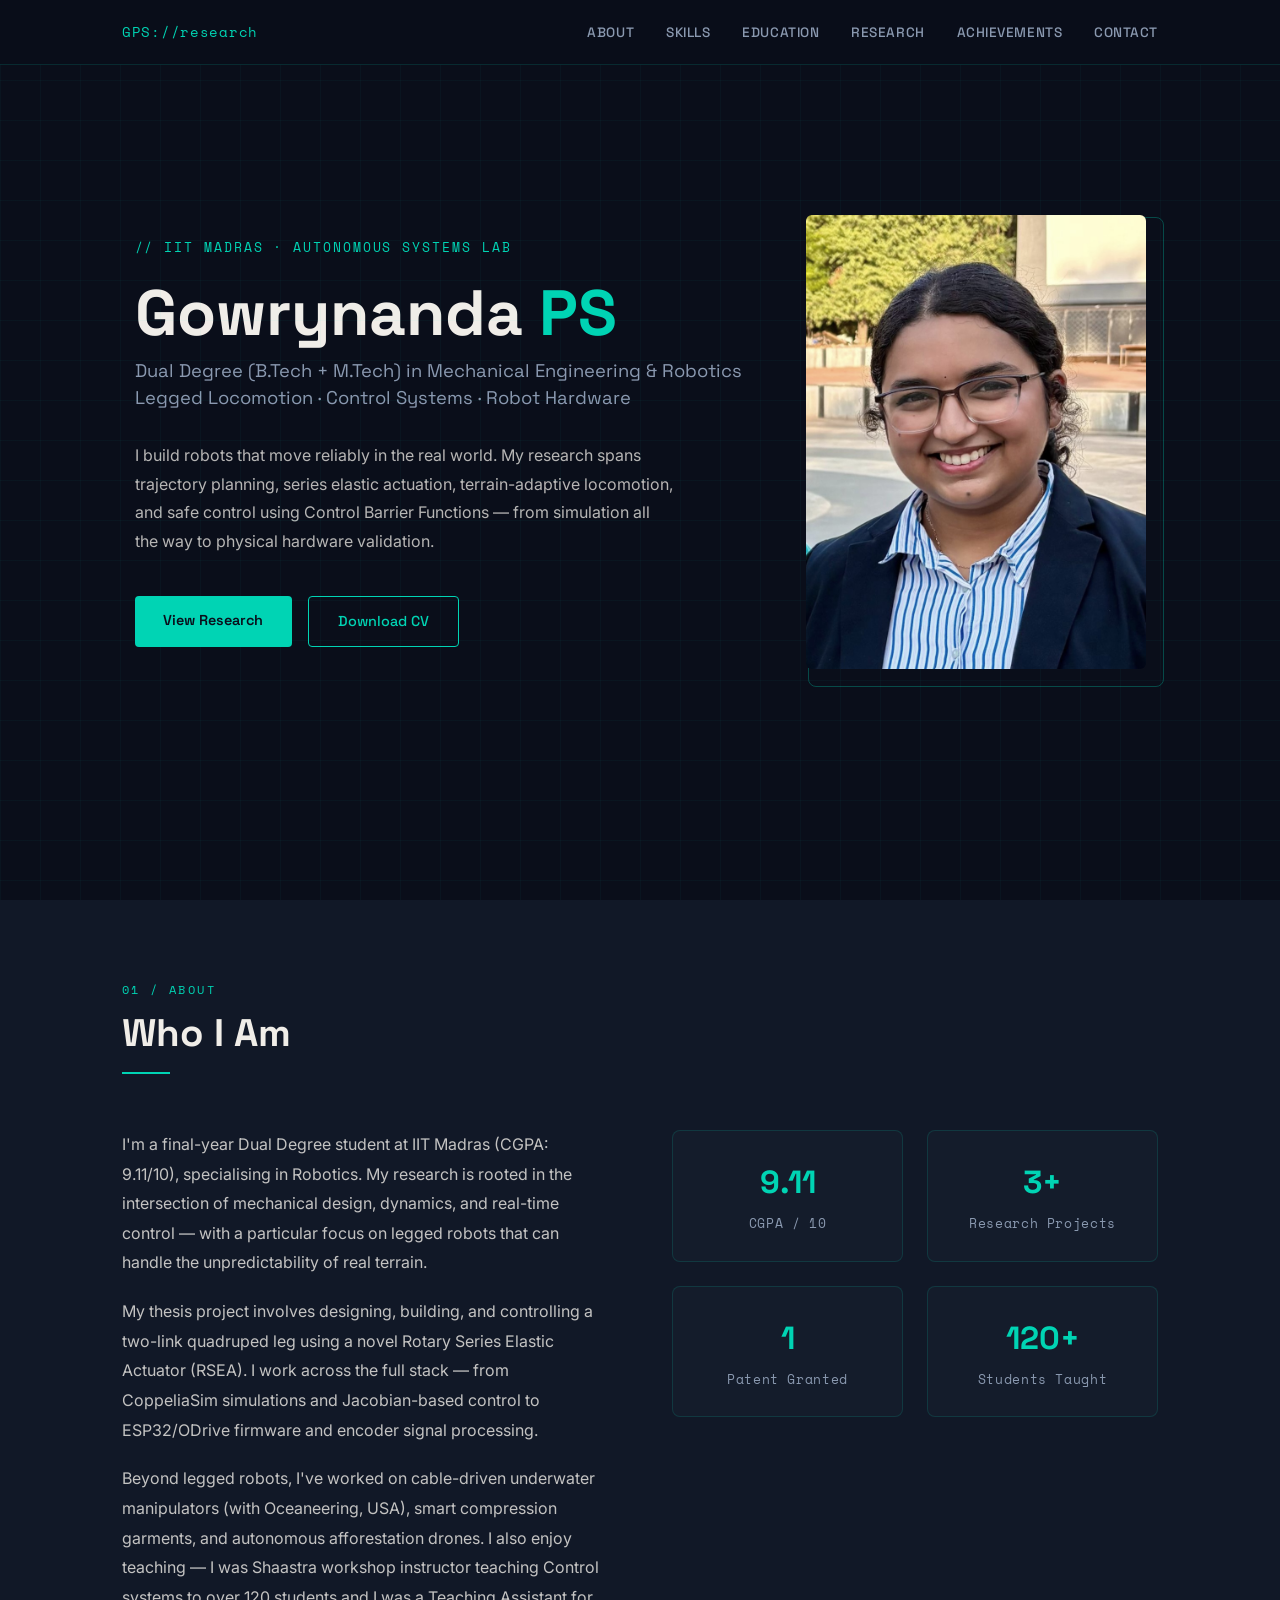
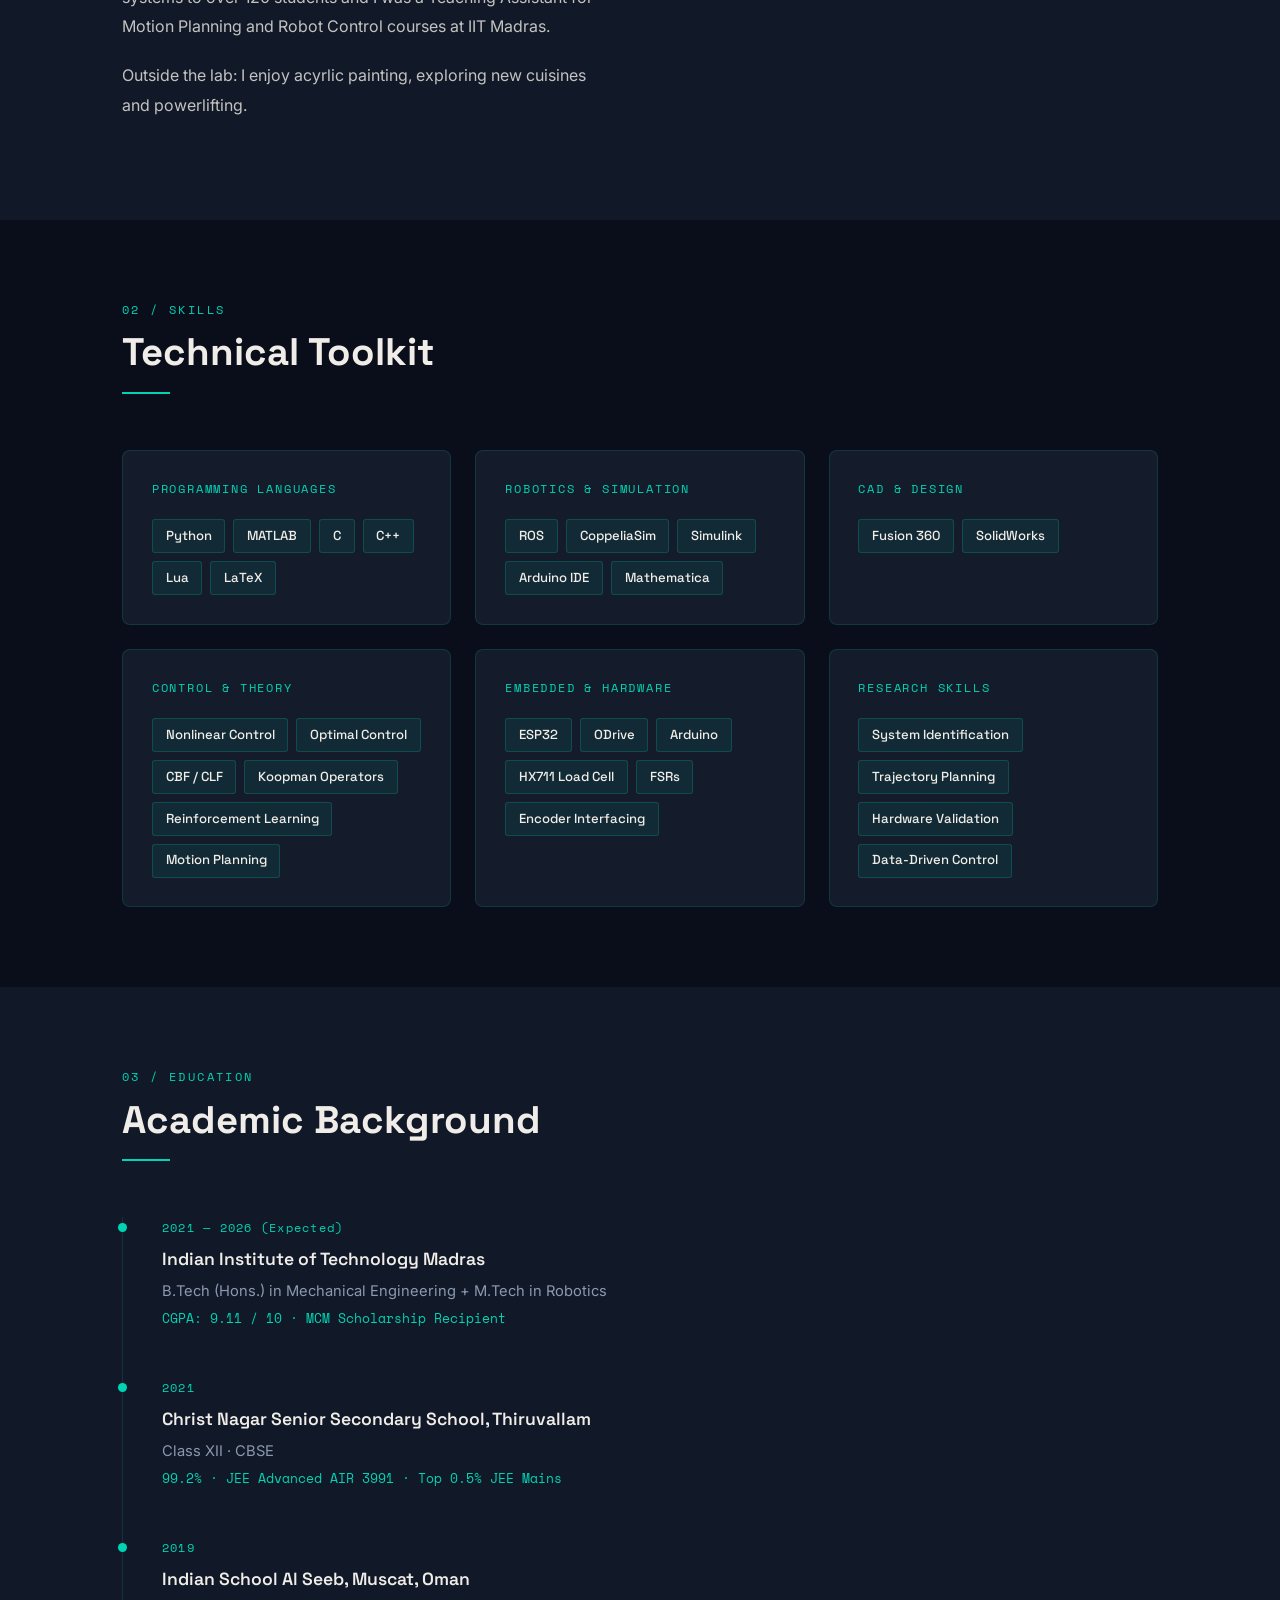
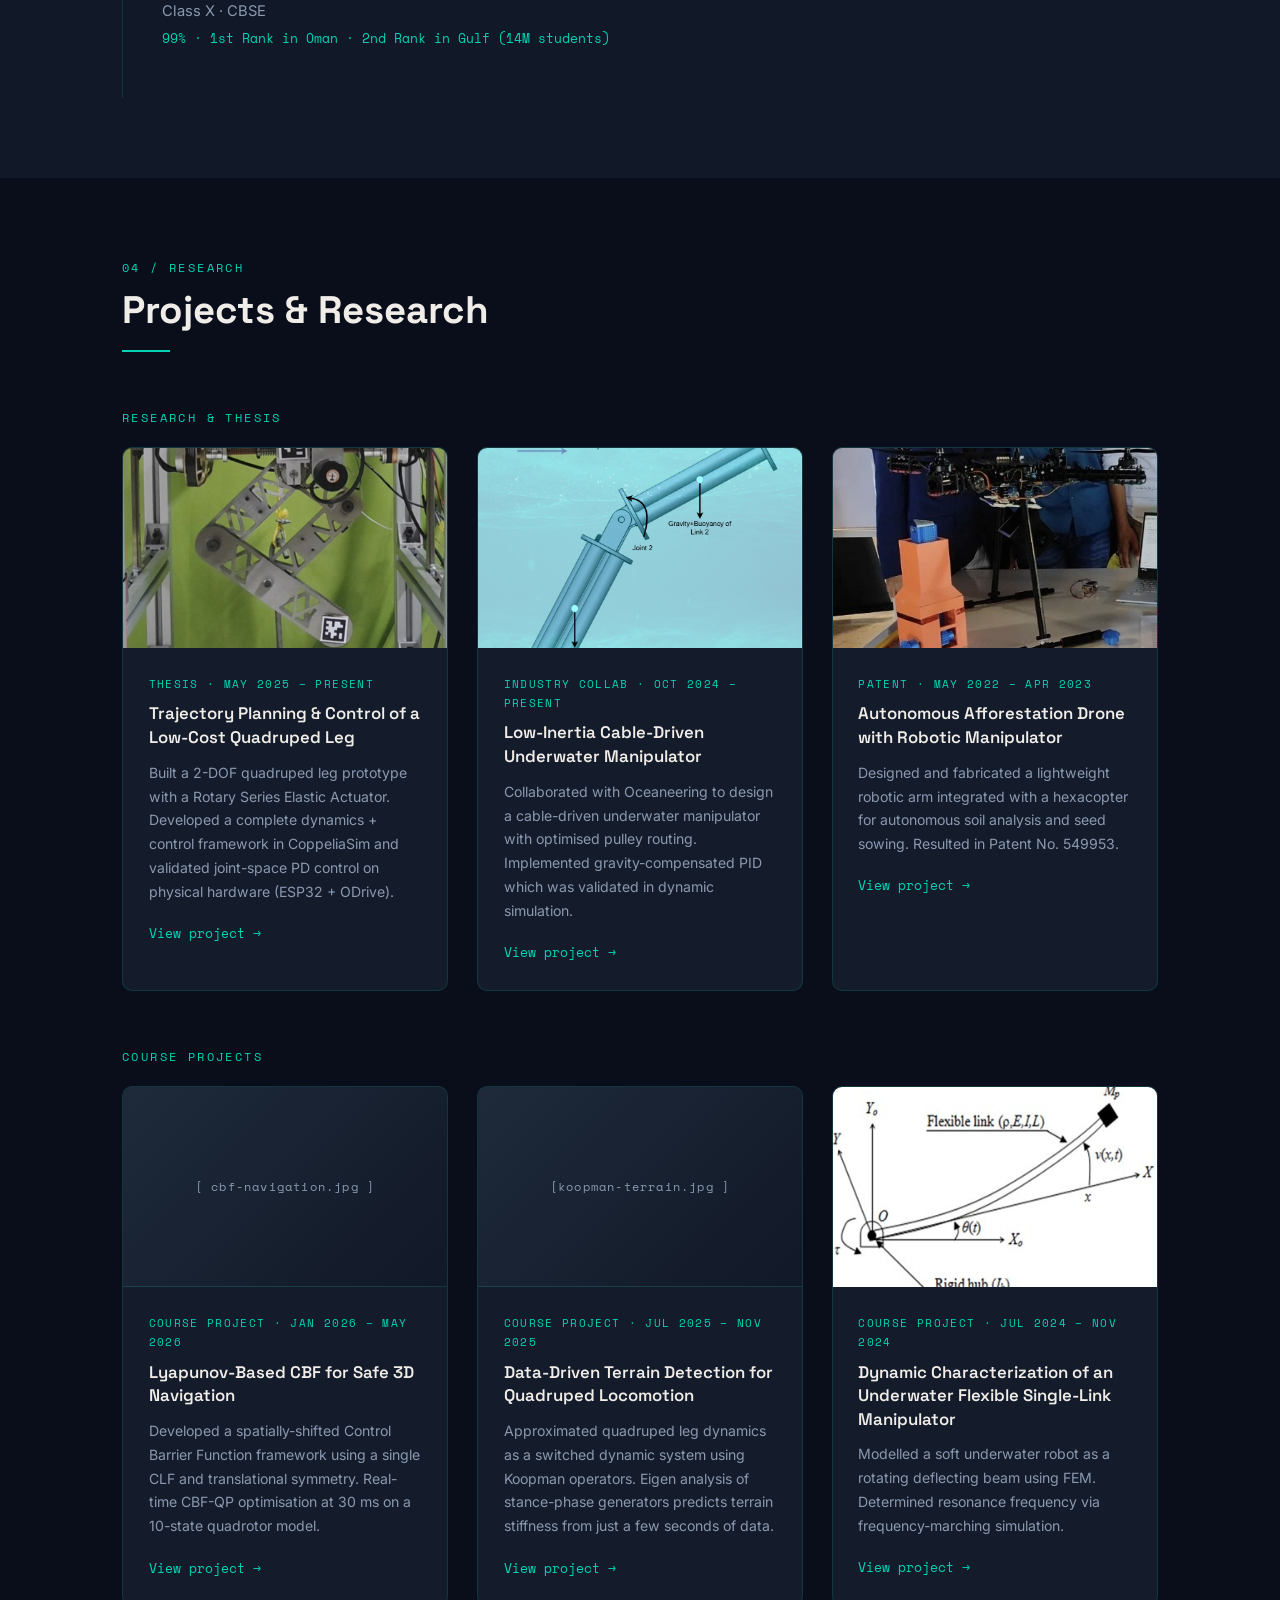
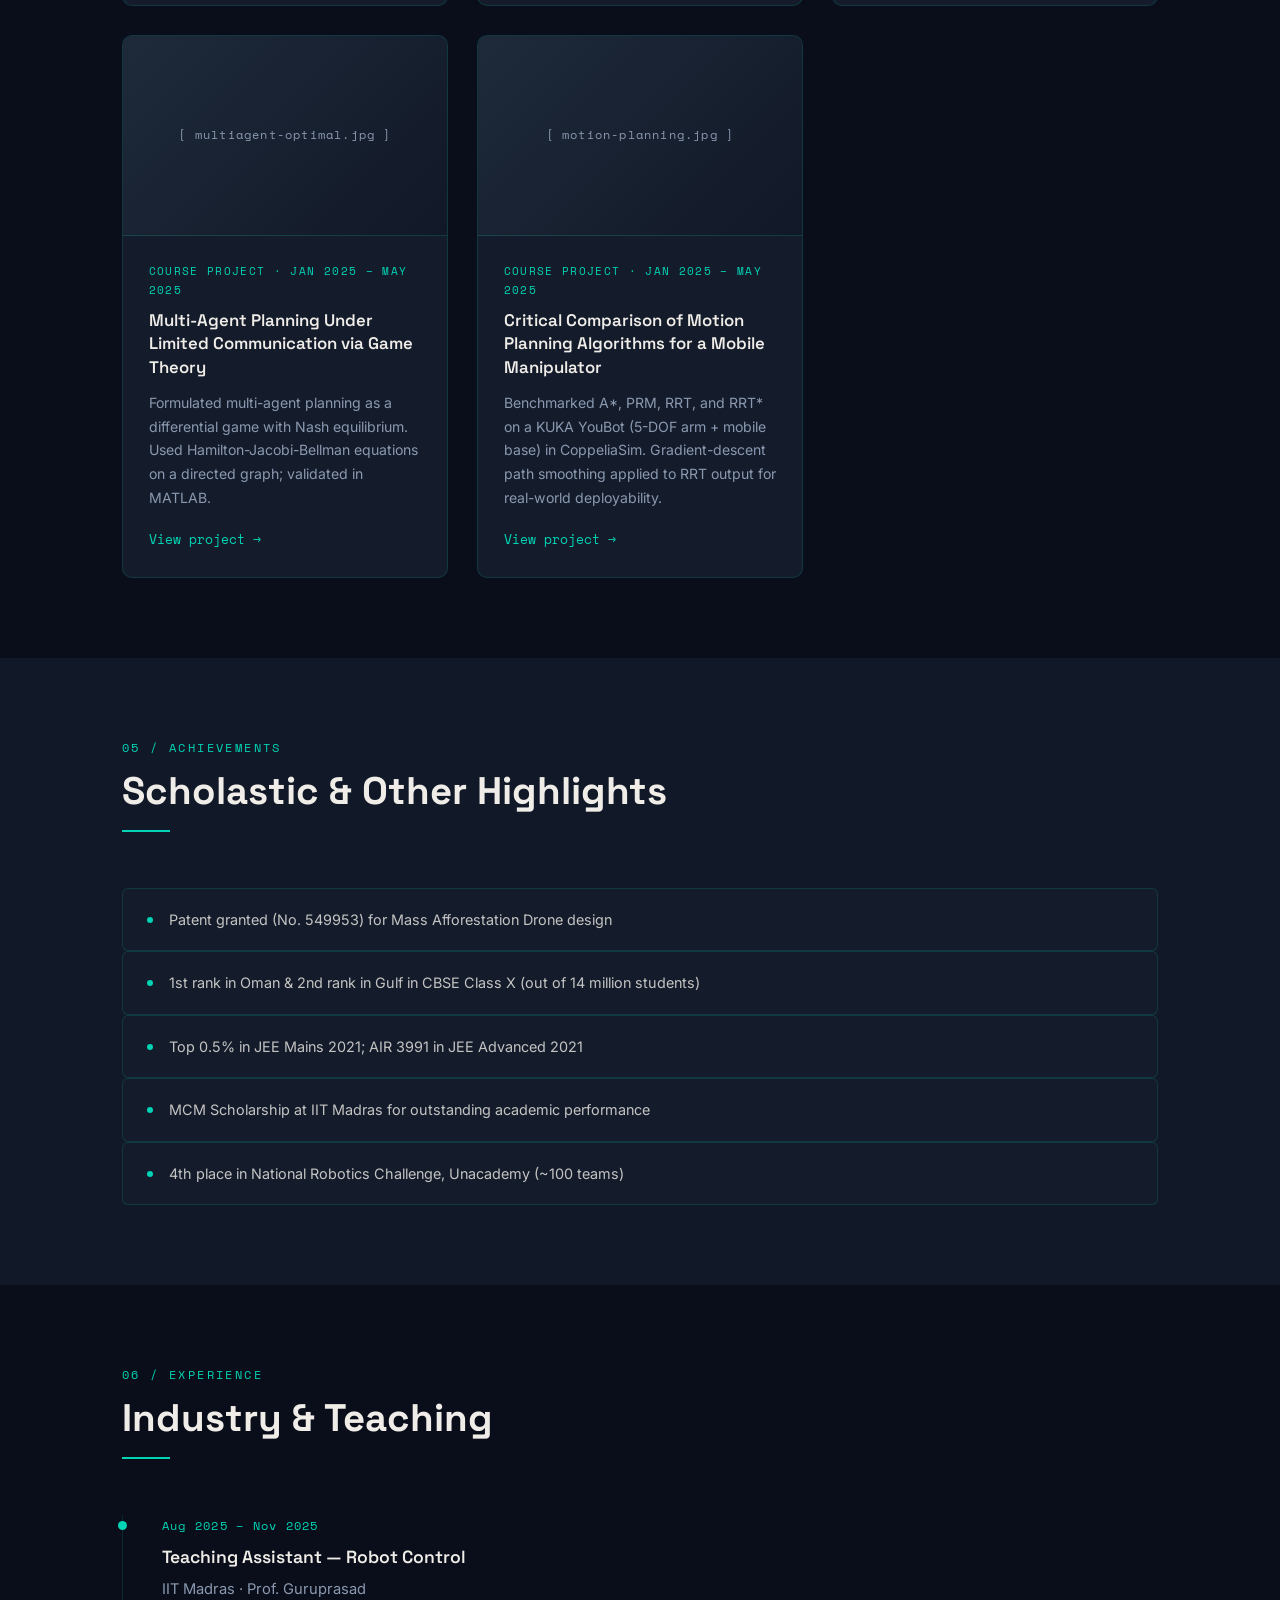
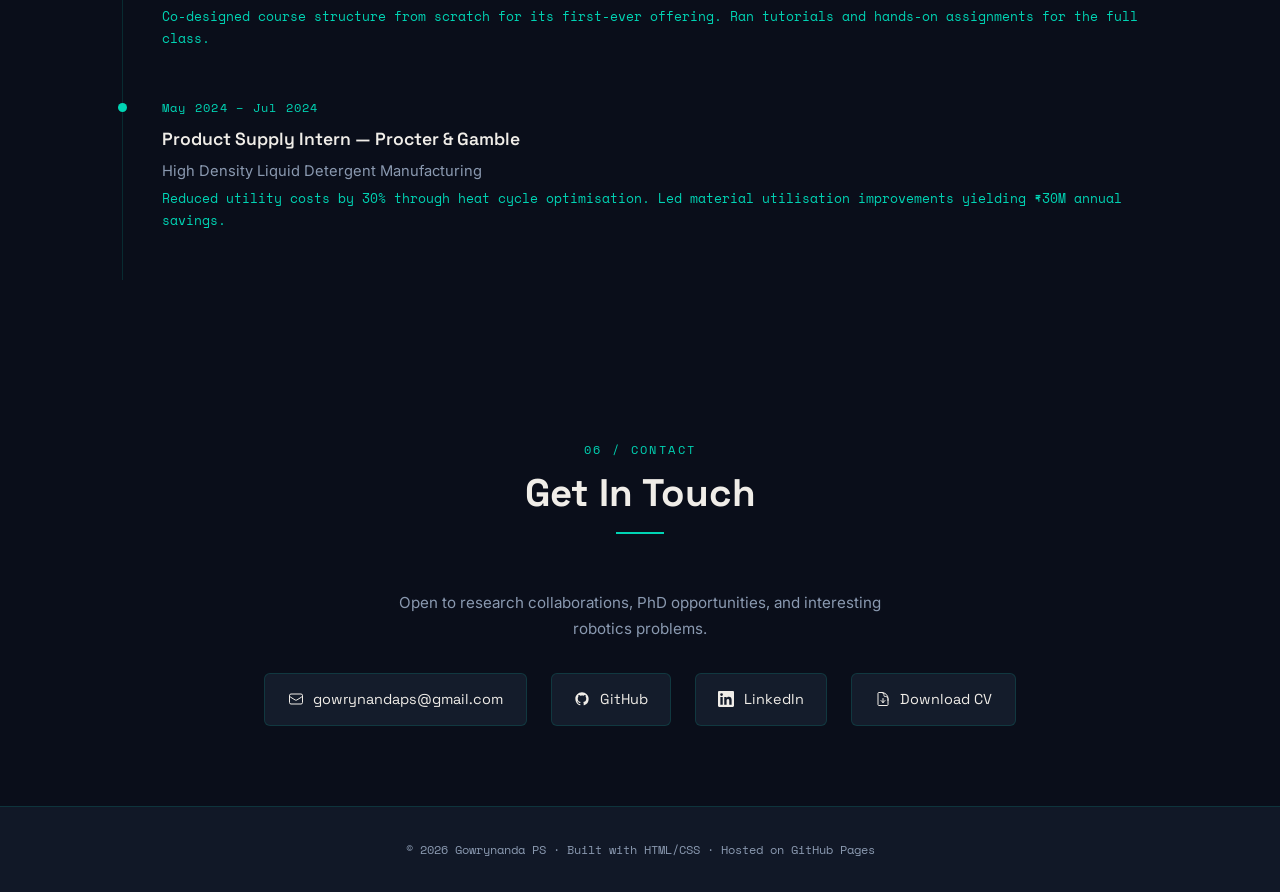
==== commit 8f7ec6fb: "Update index.html Added image" ====
--- a/index.html
+++ b/index.html
@@ -94,7 +94,7 @@
           <span class="stat-label">CGPA / 10</span>
         </div>
         <div class="stat-card">
-          <span class="stat-number">4+</span>
+          <span class="stat-number">3+</span>
           <span class="stat-label">Research Projects</span>
         </div>
         <div class="stat-card">
@@ -300,7 +300,7 @@
       </a>
 
       <a href="projects/fem-manipulator/" class="project-card">
-        <div class="project-img-placeholder">[fem-manipulator.jpg ]</div>
+        <img src="assets/images/fem_thumb.jpg" alt="FEA project" class="project-img" />
         <div class="project-body">
           <p class="project-tag">Course Project · Jul 2024 – Nov 2024</p>
           <h3 class="project-title">Dynamic Characterization of an Underwater Flexible Single-Link Manipulator</h3>
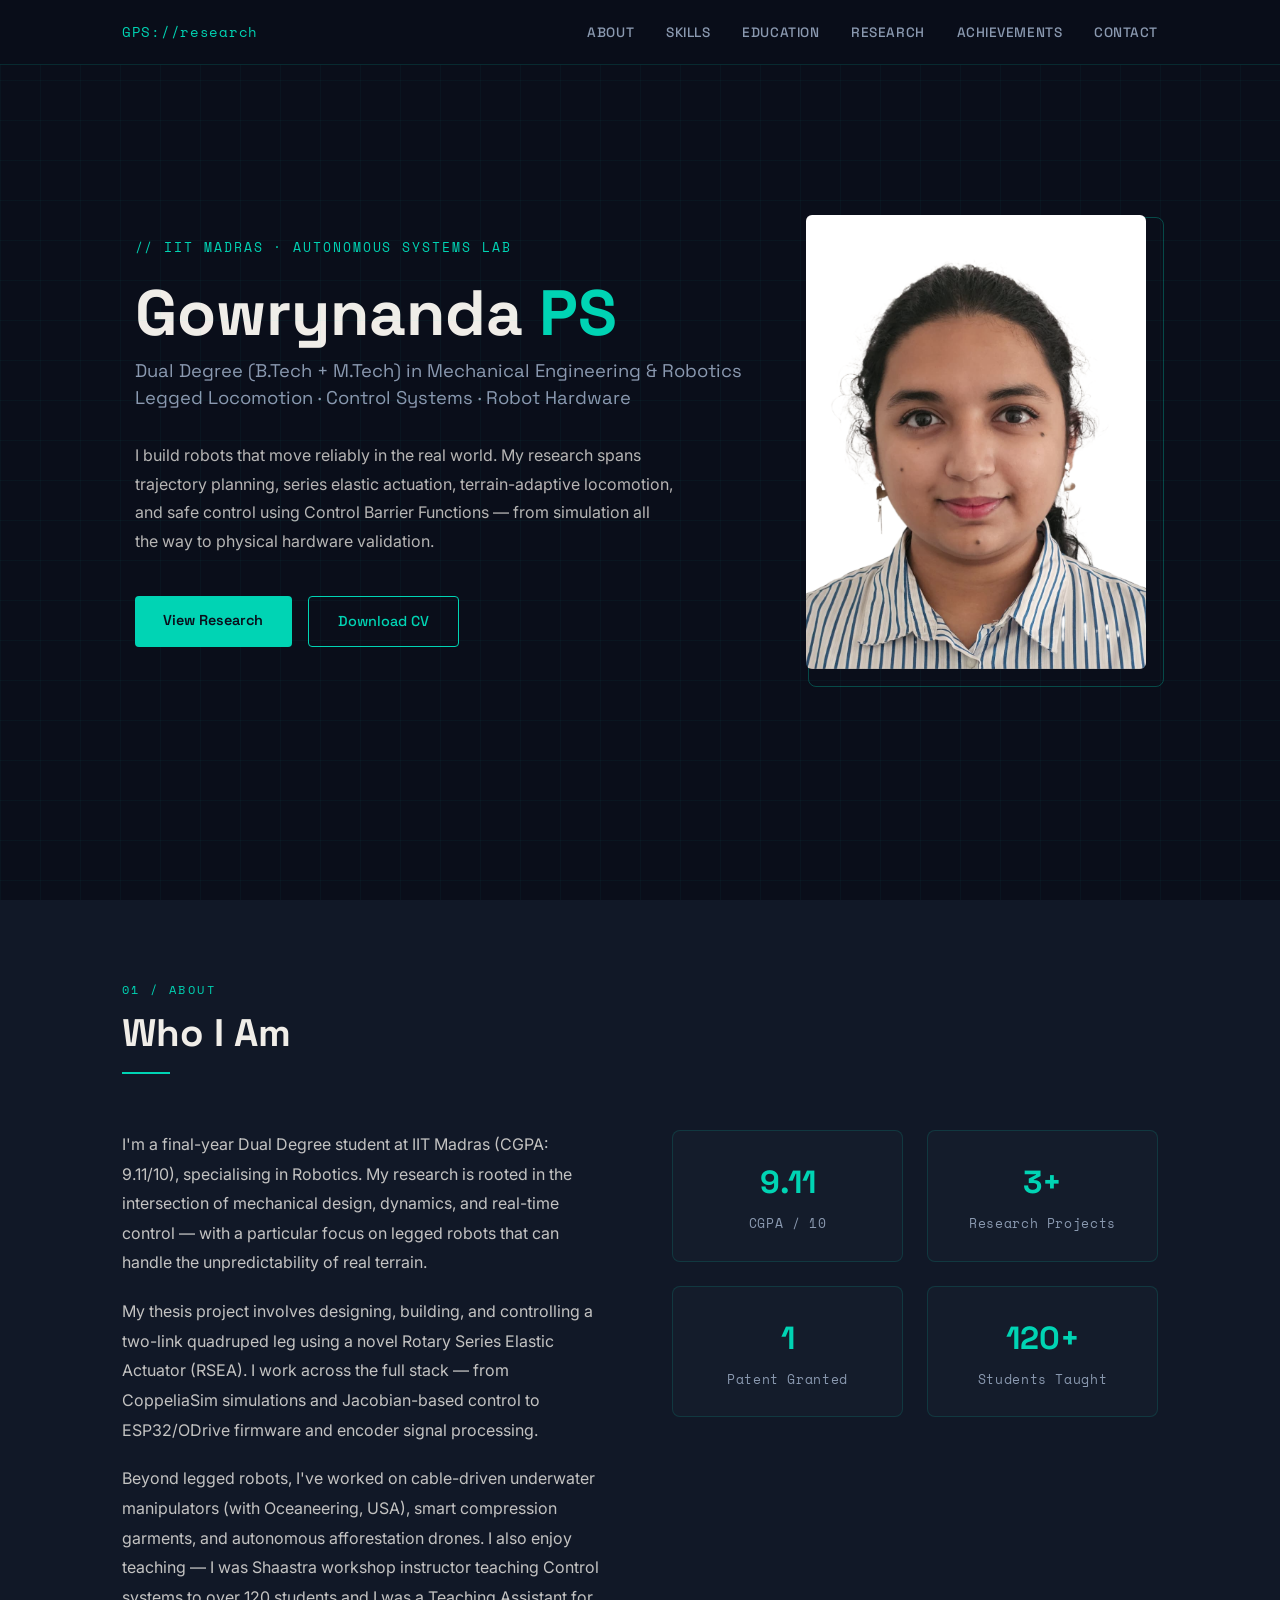
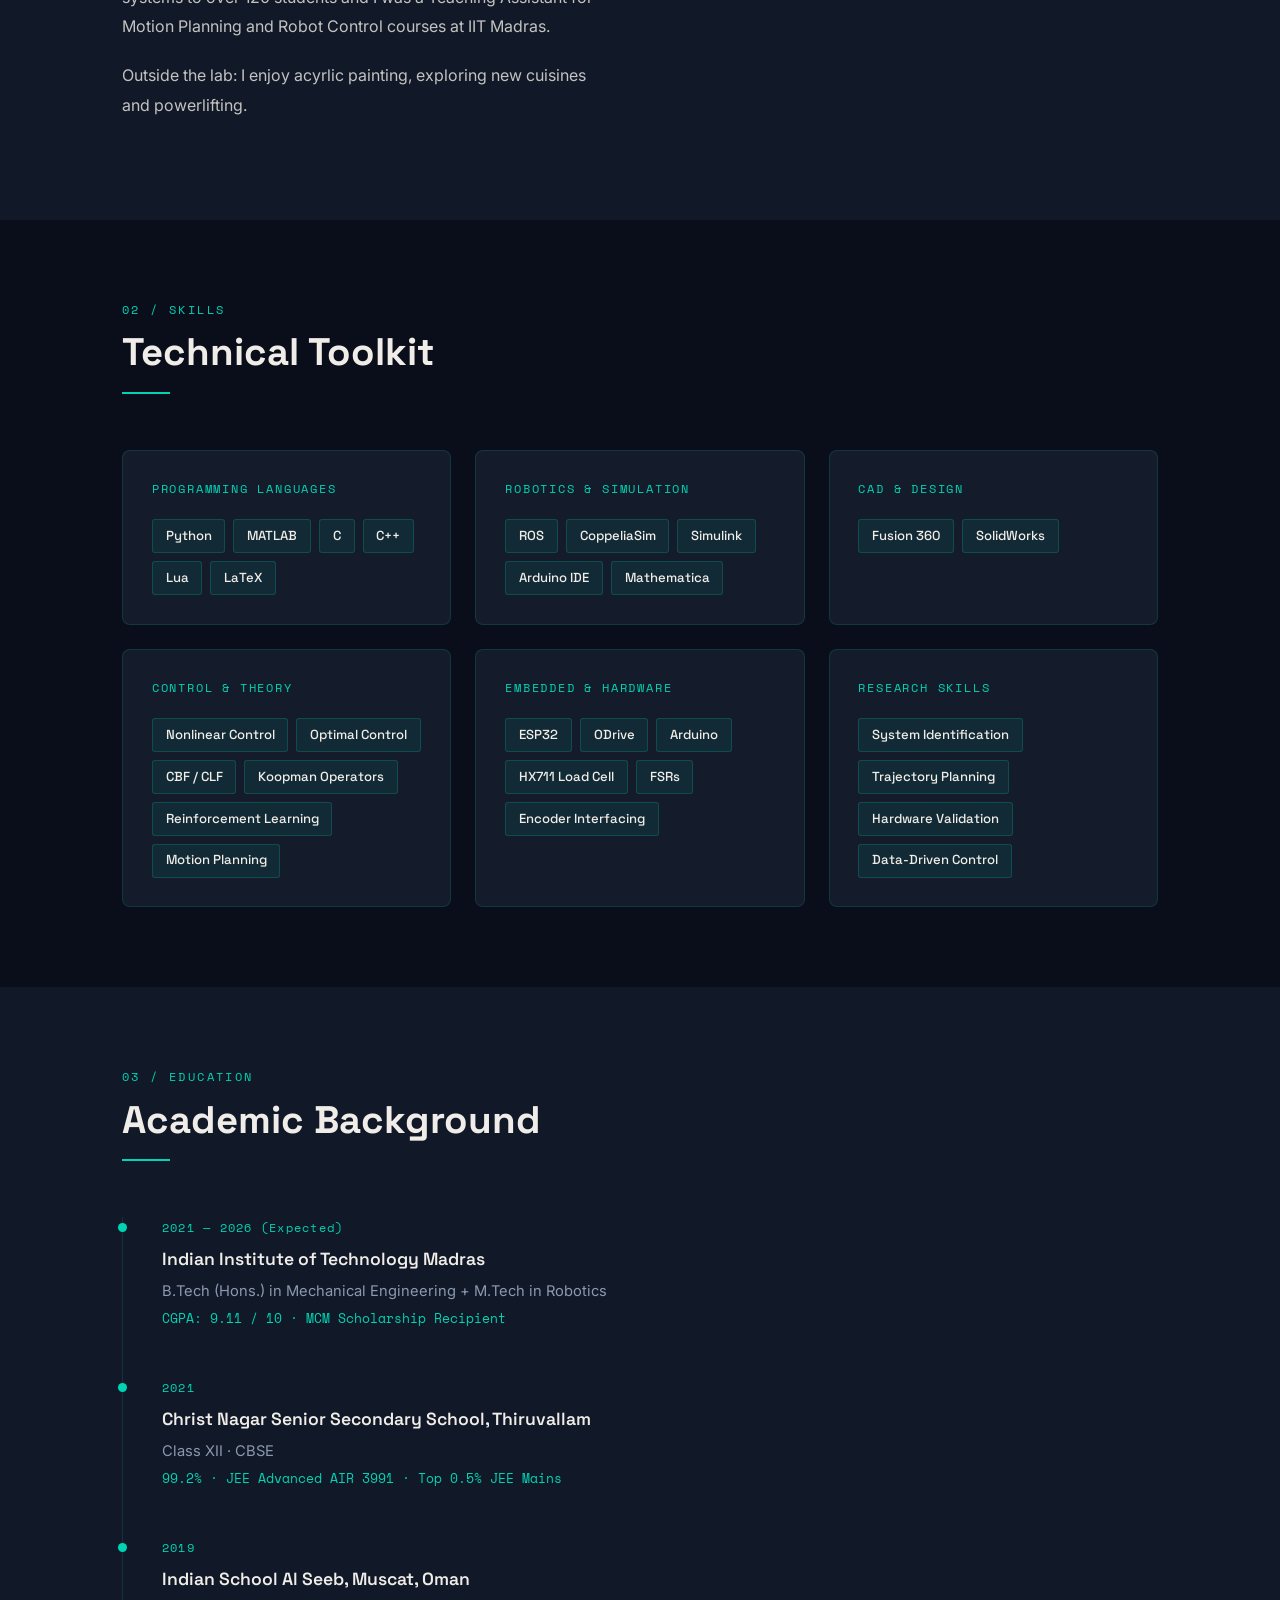
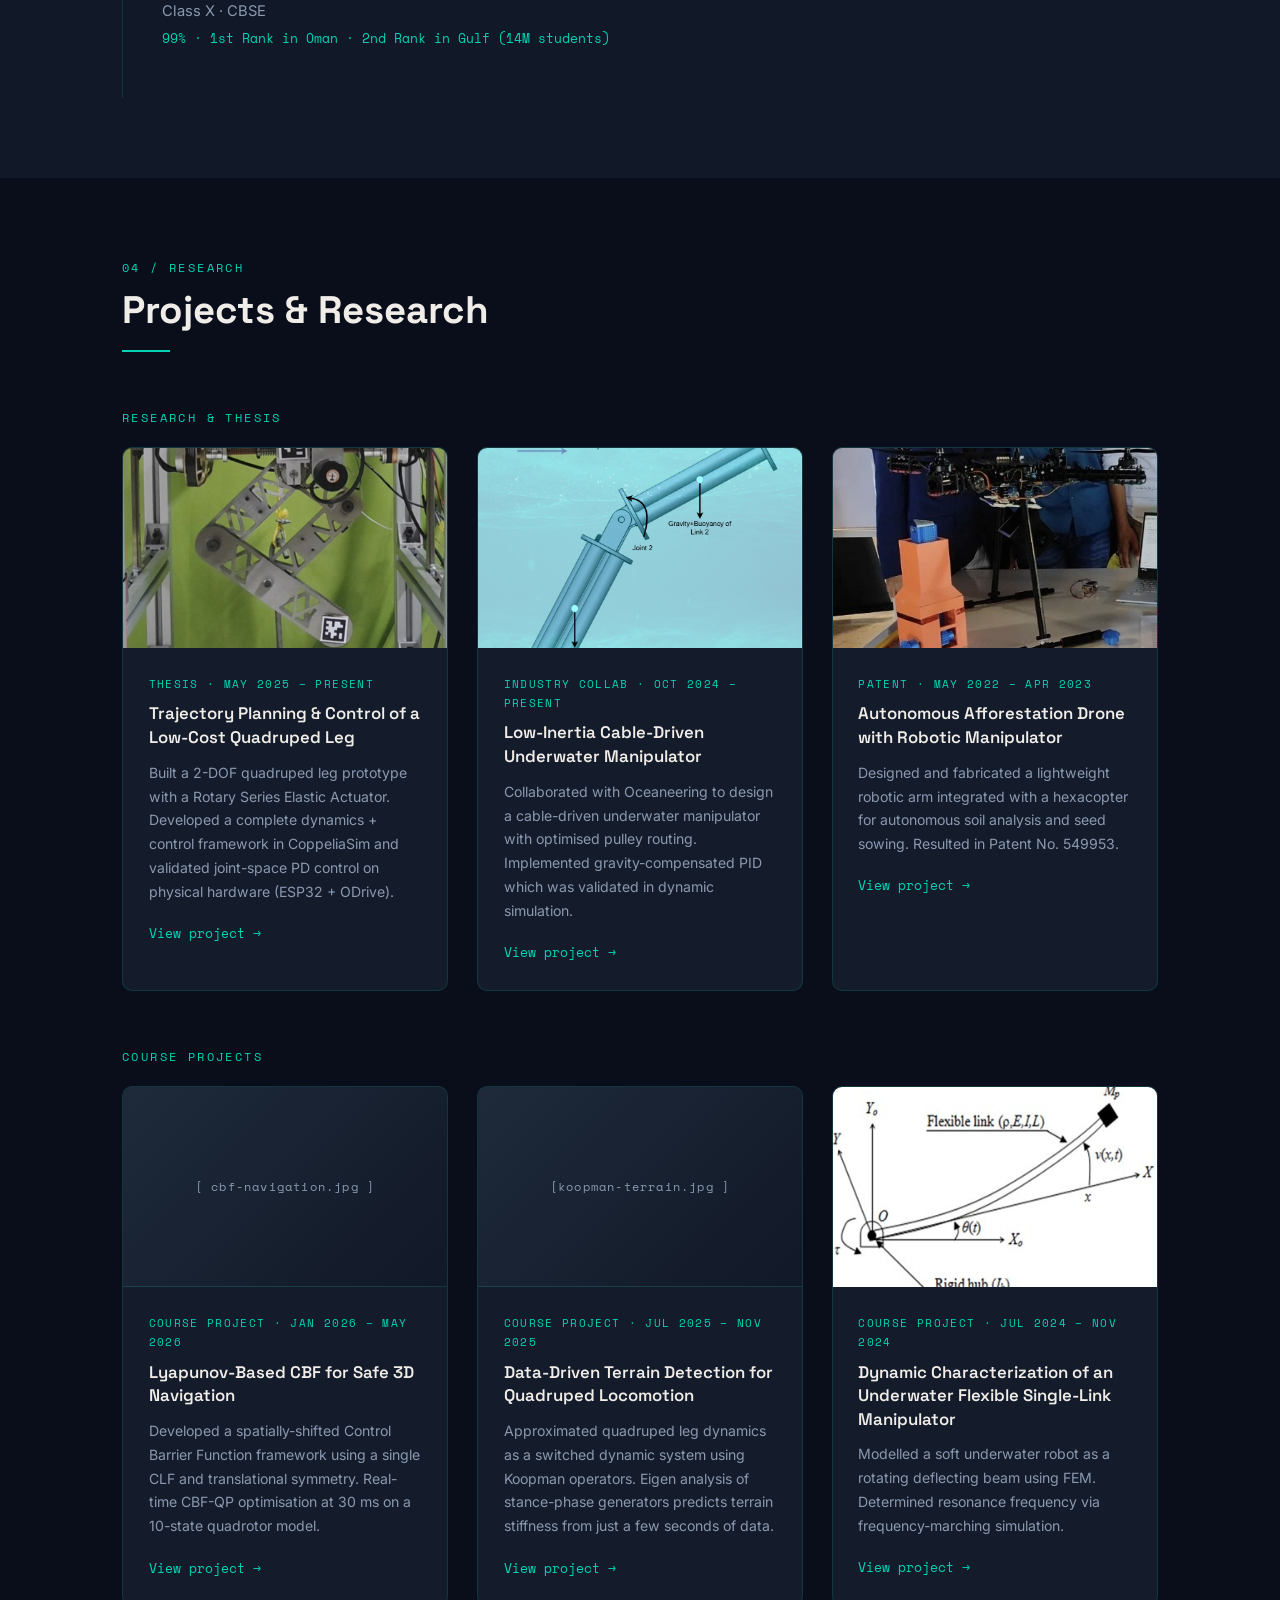
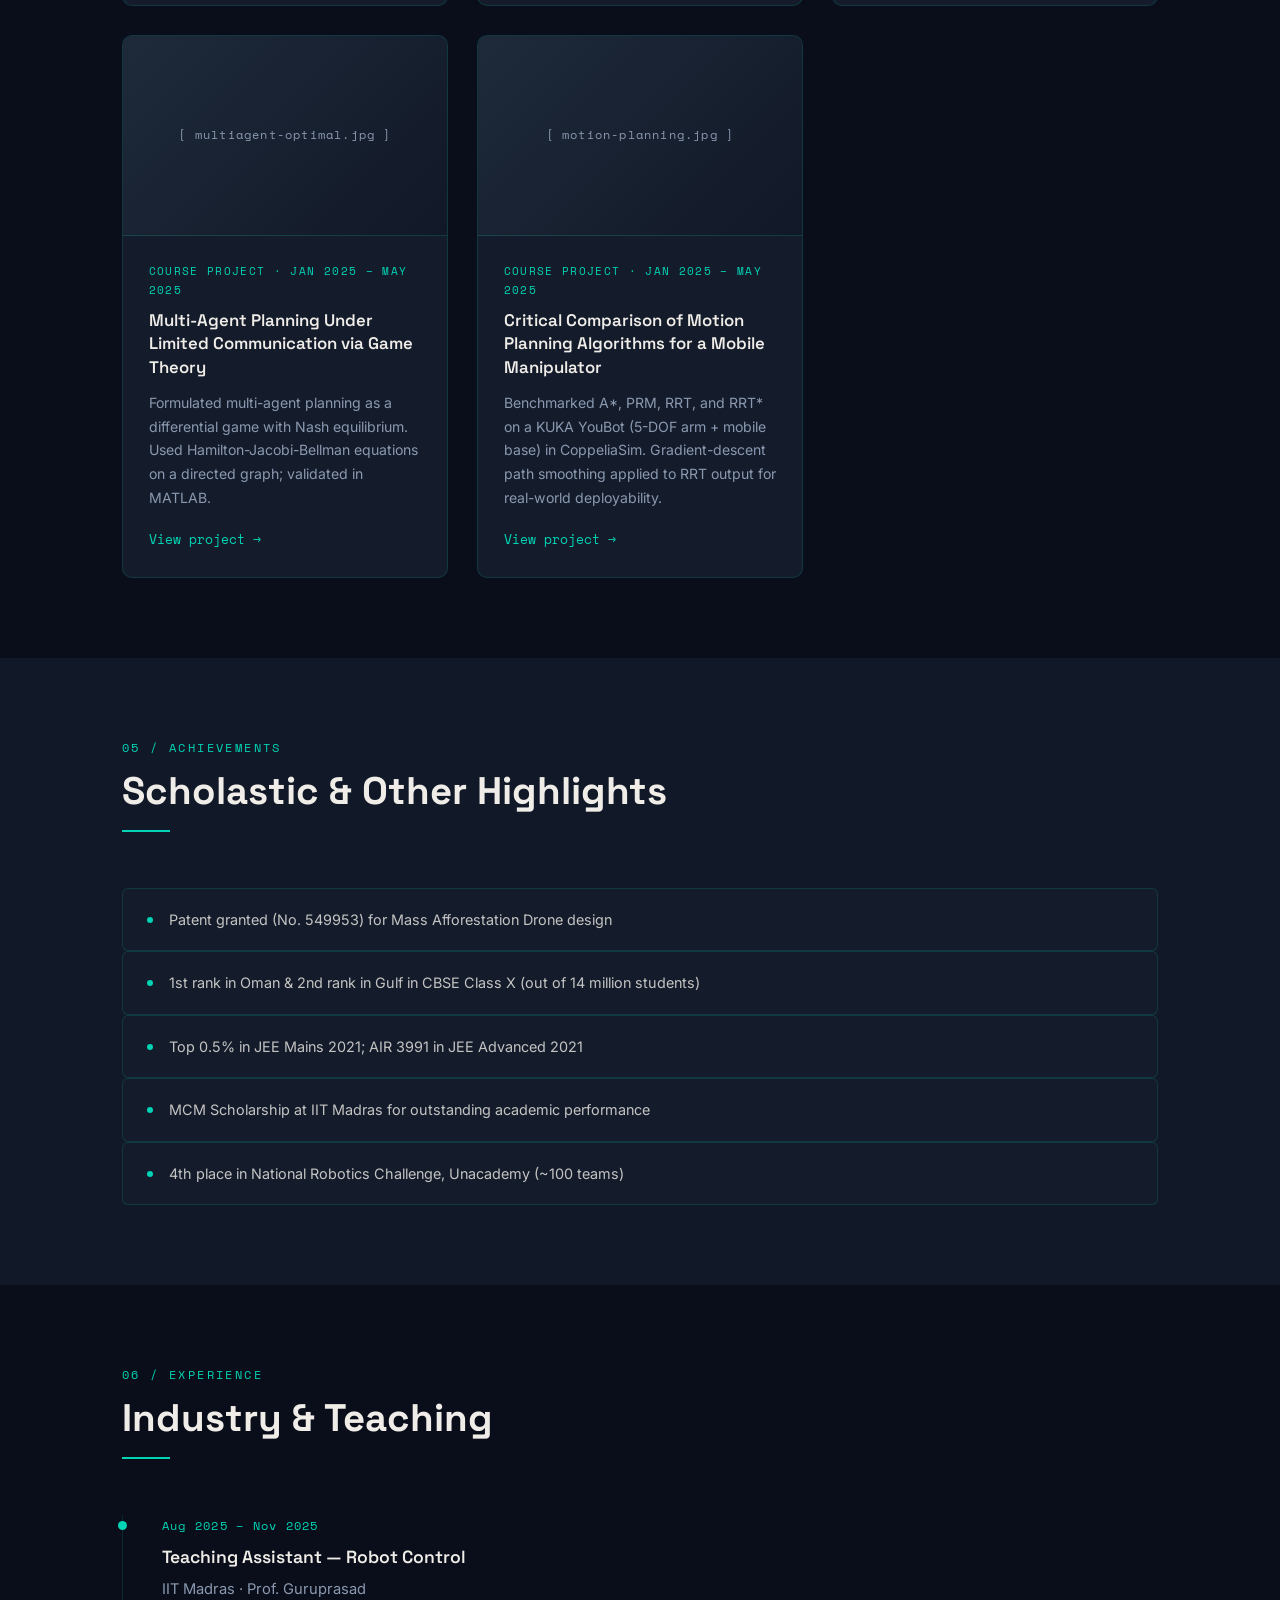
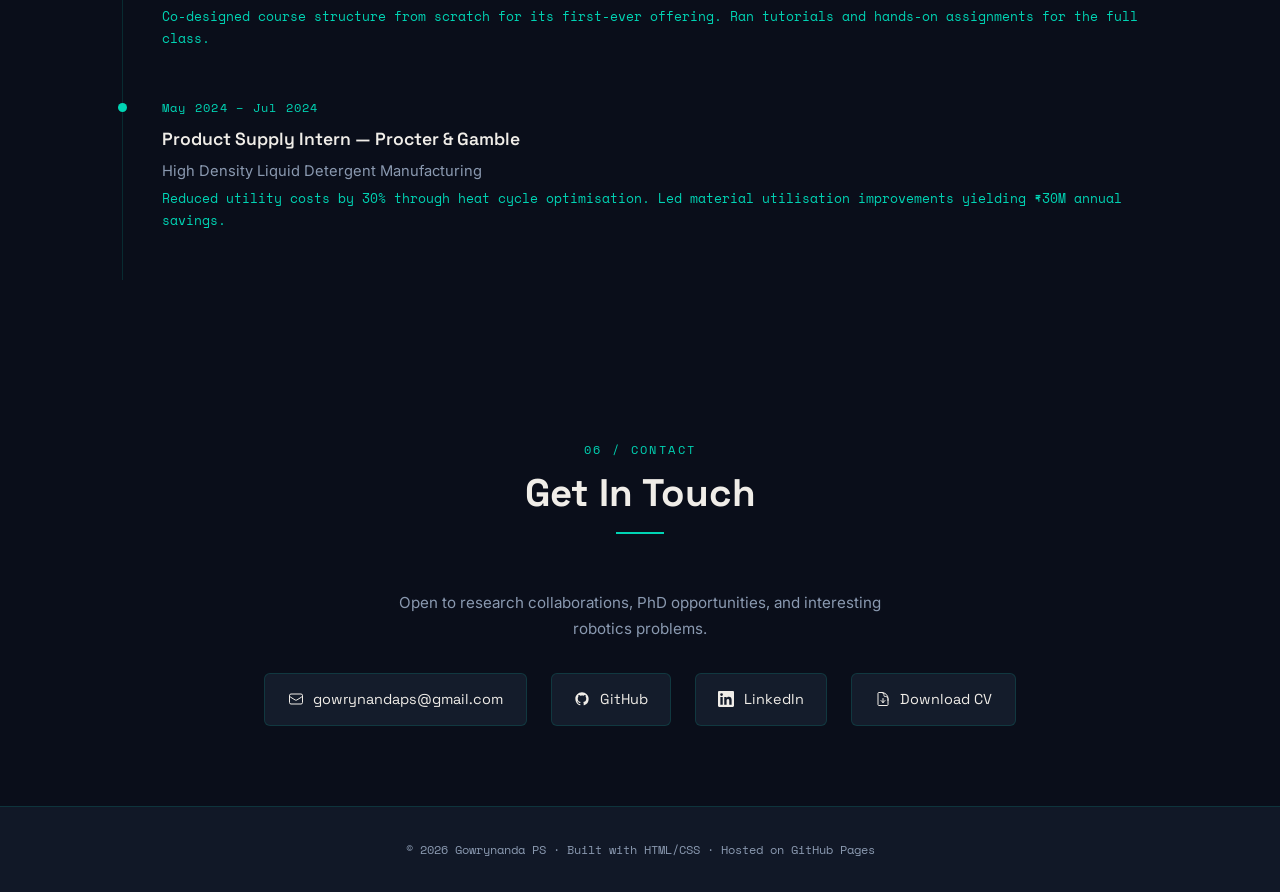
==== commit 2b81d2d0: "Update index.html" ====
--- a/index.html
+++ b/index.html
@@ -50,7 +50,7 @@
       </div>
 
       <div class="hero-photo-wrap">
-        <img src="assets/images/photo.jpg" alt="Gowrynanda PS" class="hero-photo" />
+        <img src="assets/images/profilepic.png" alt="Gowrynanda PS" class="hero-photo" />
       </div>
     </div>
   </div>
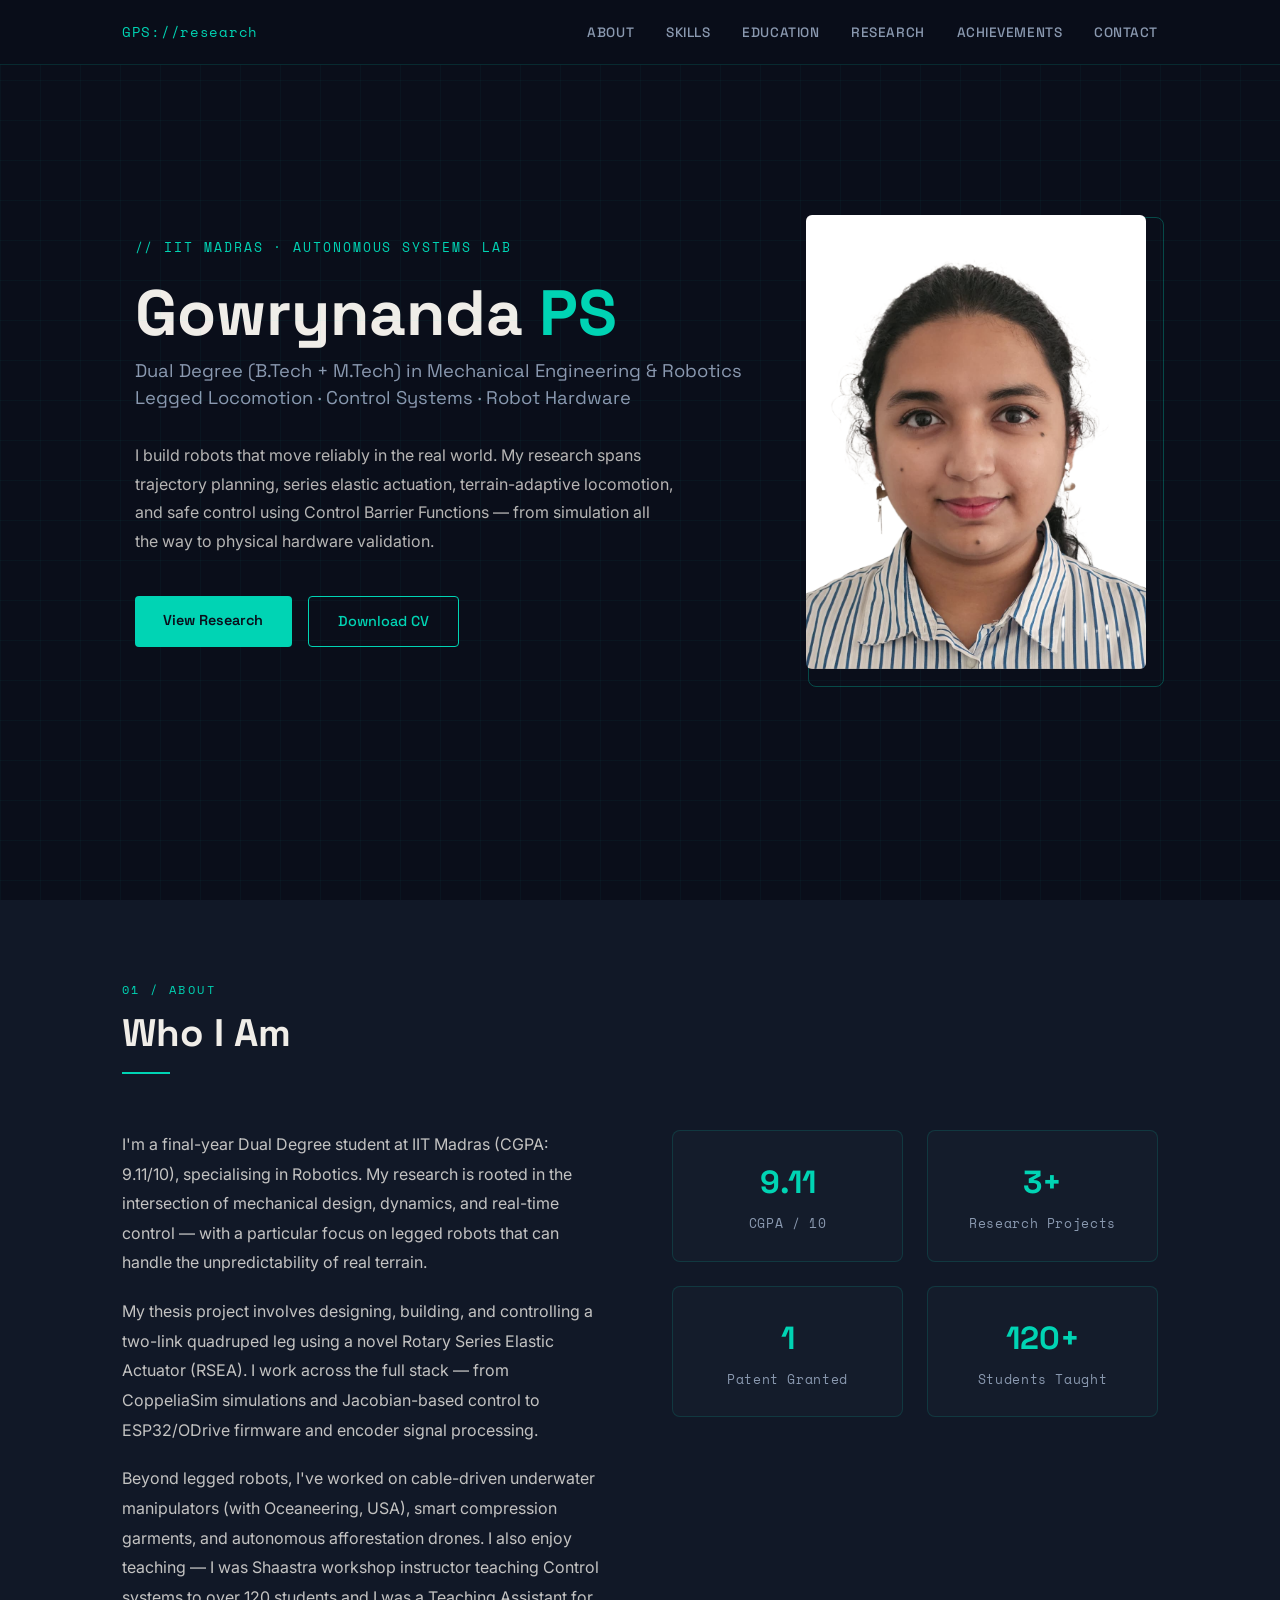
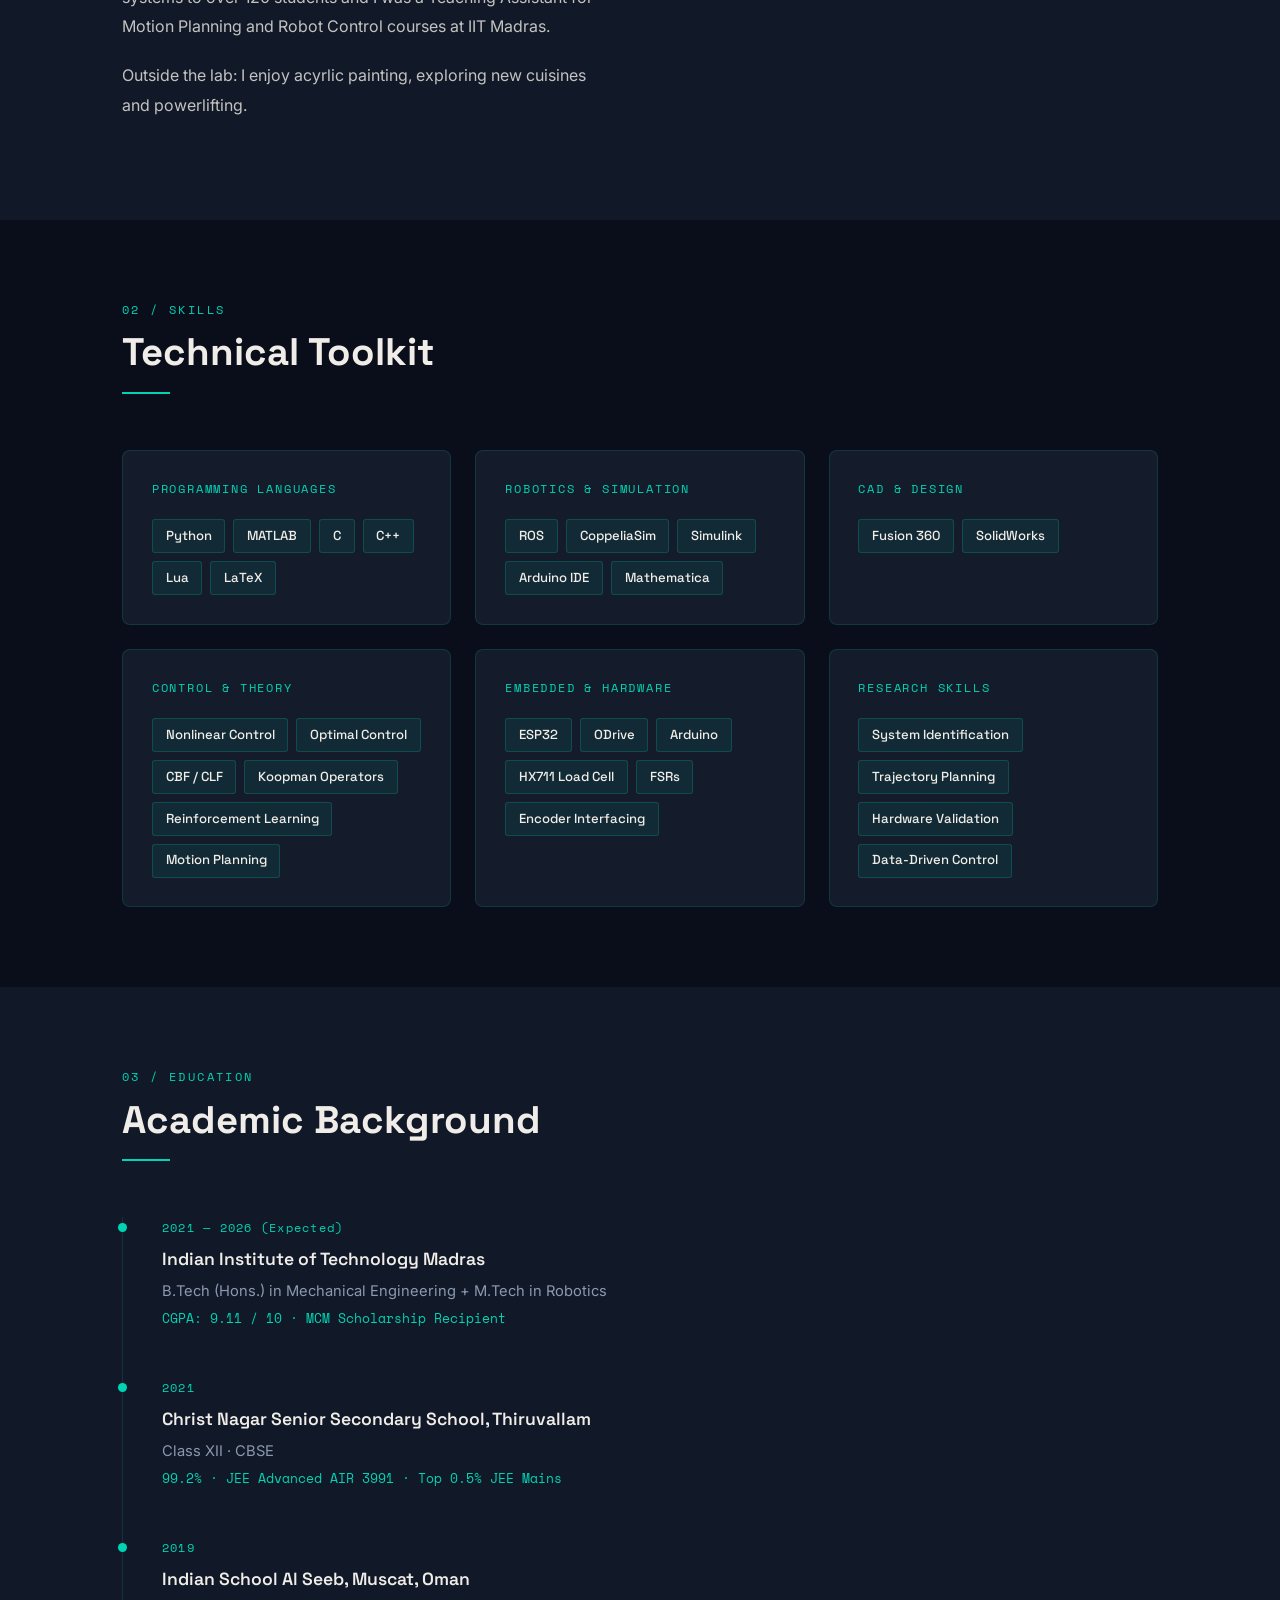
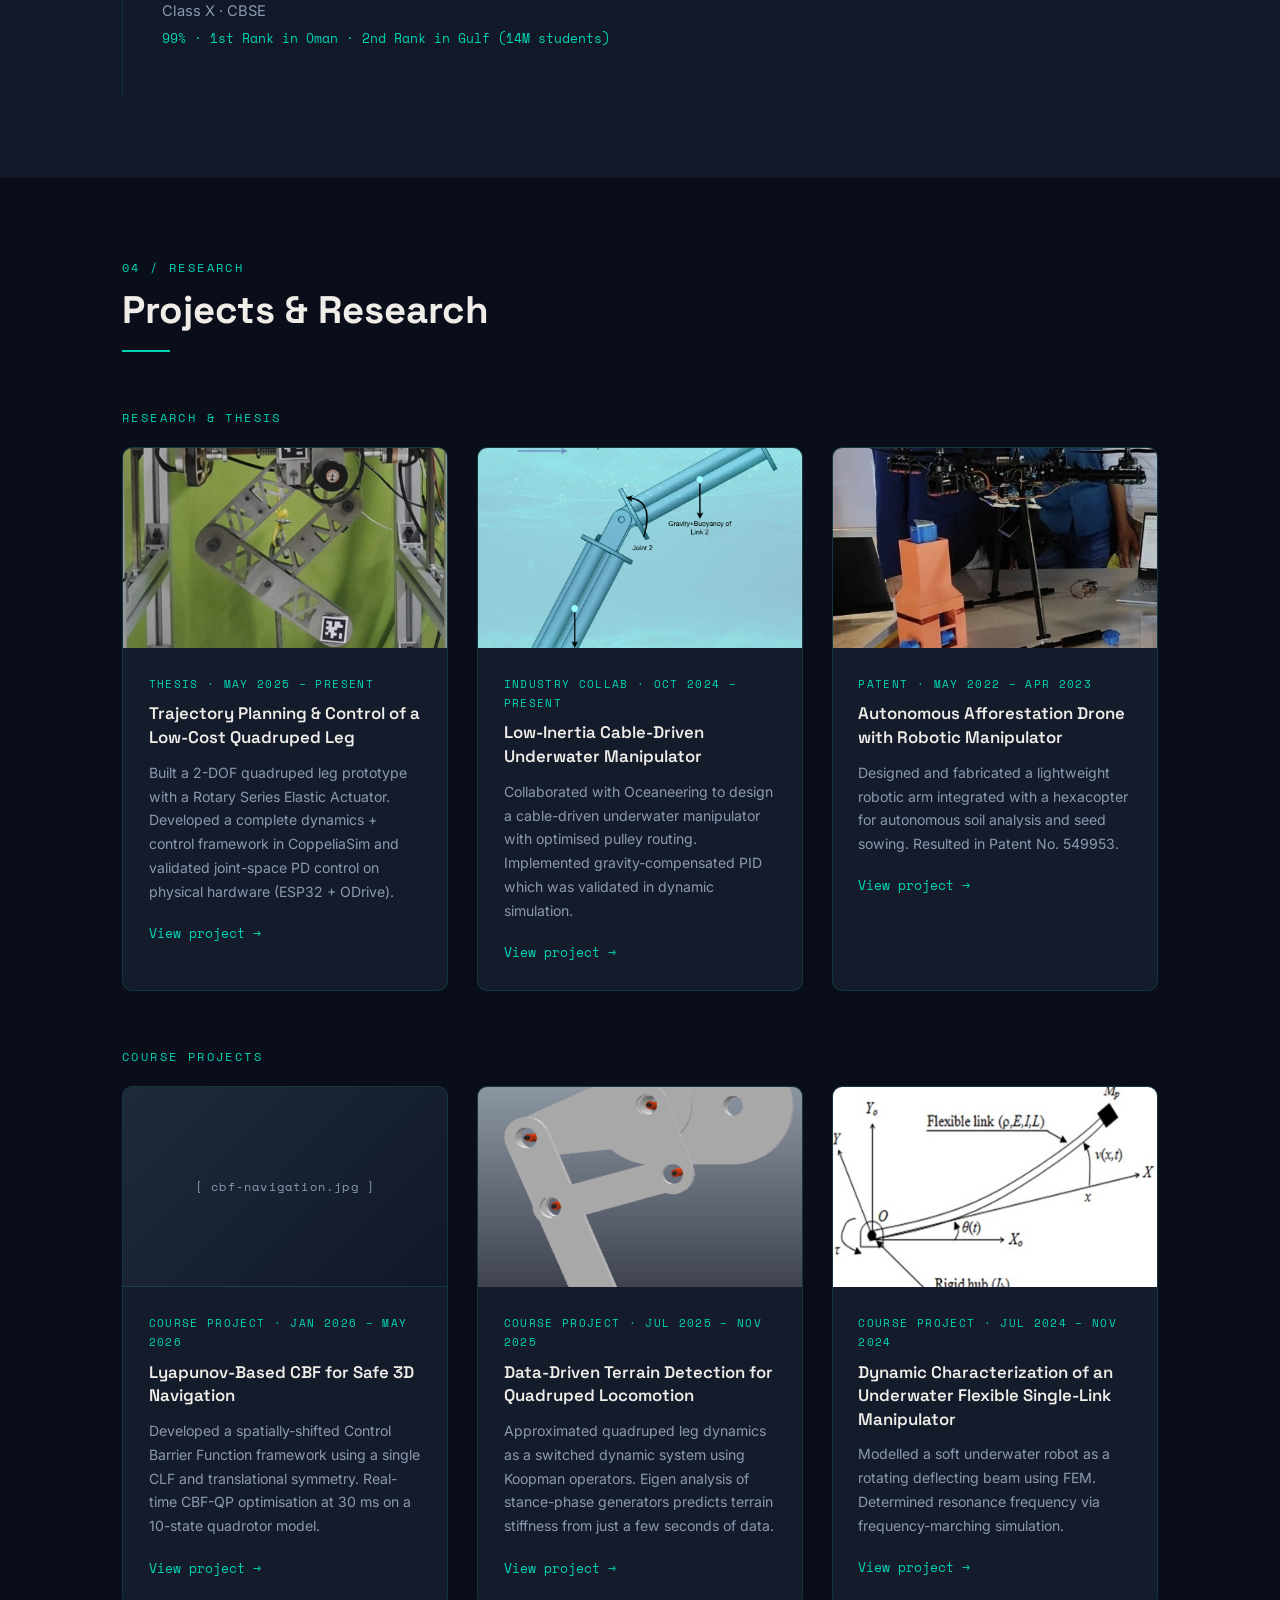
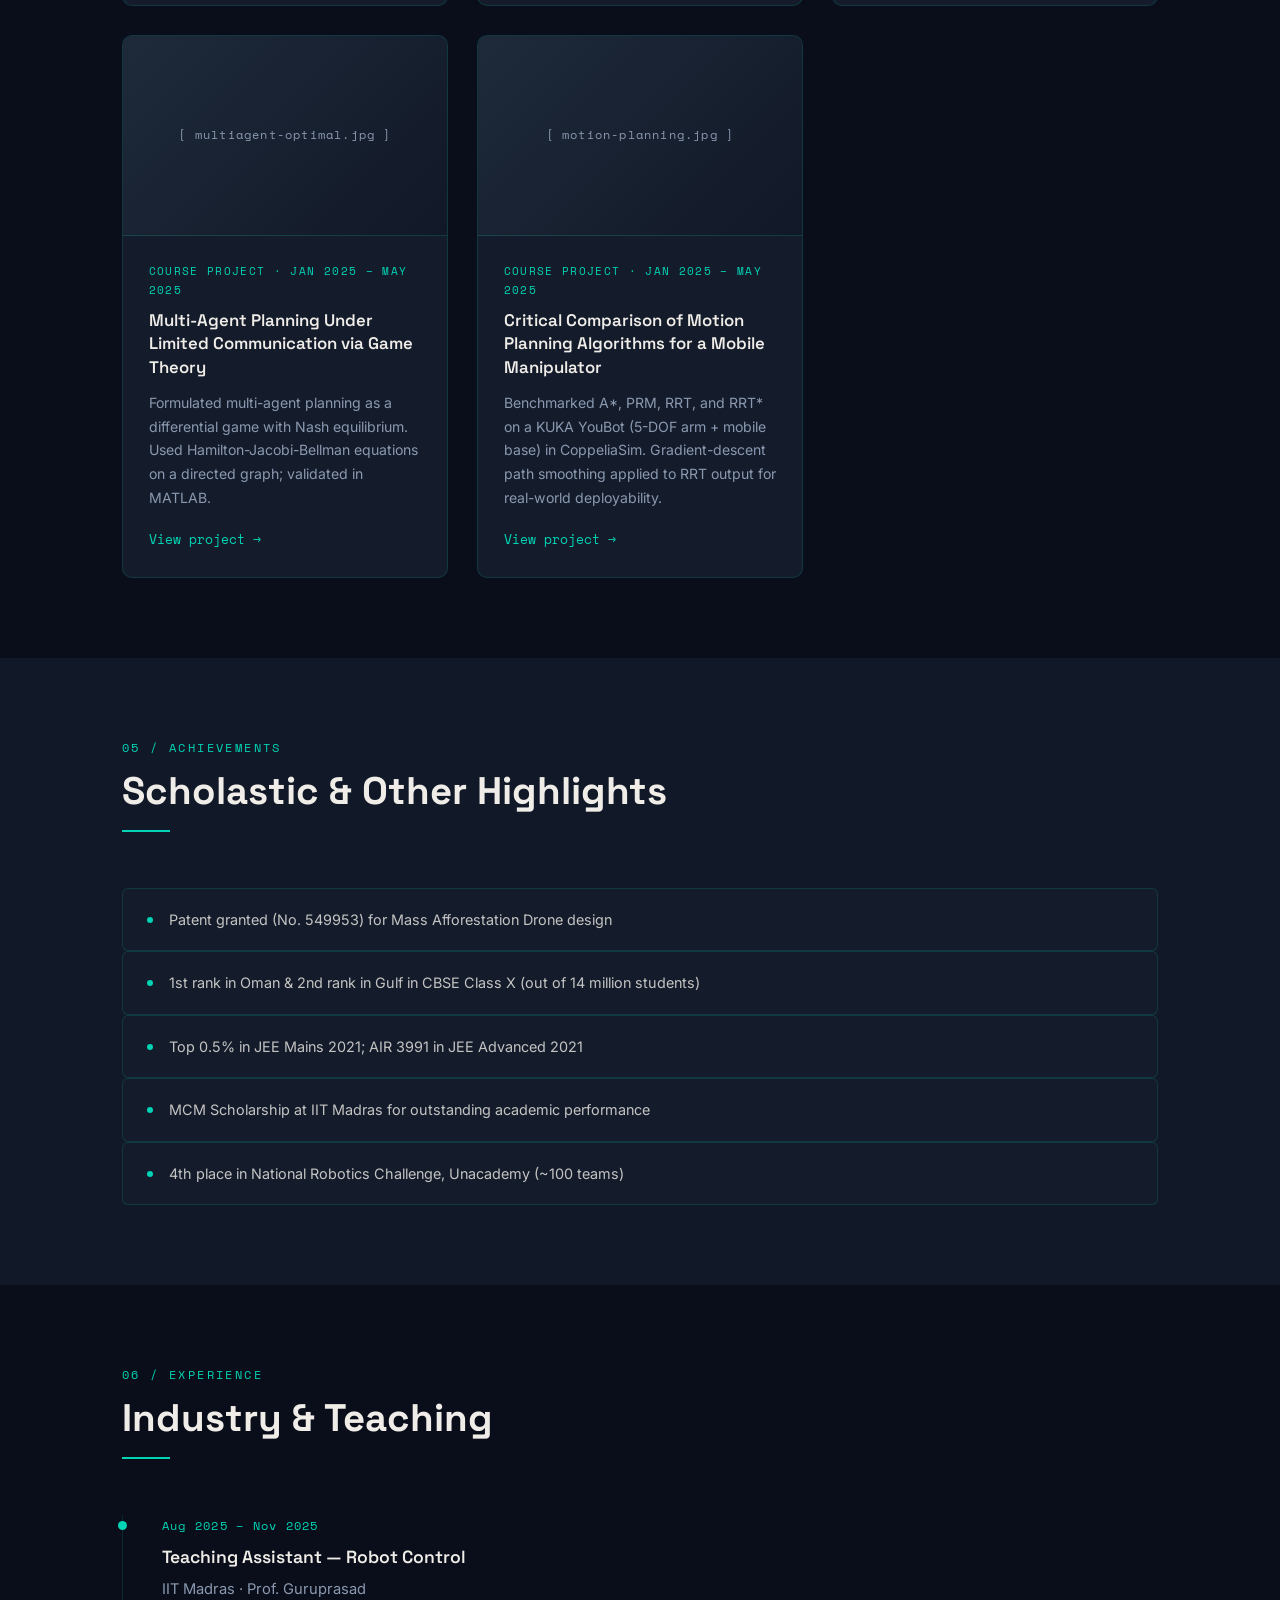
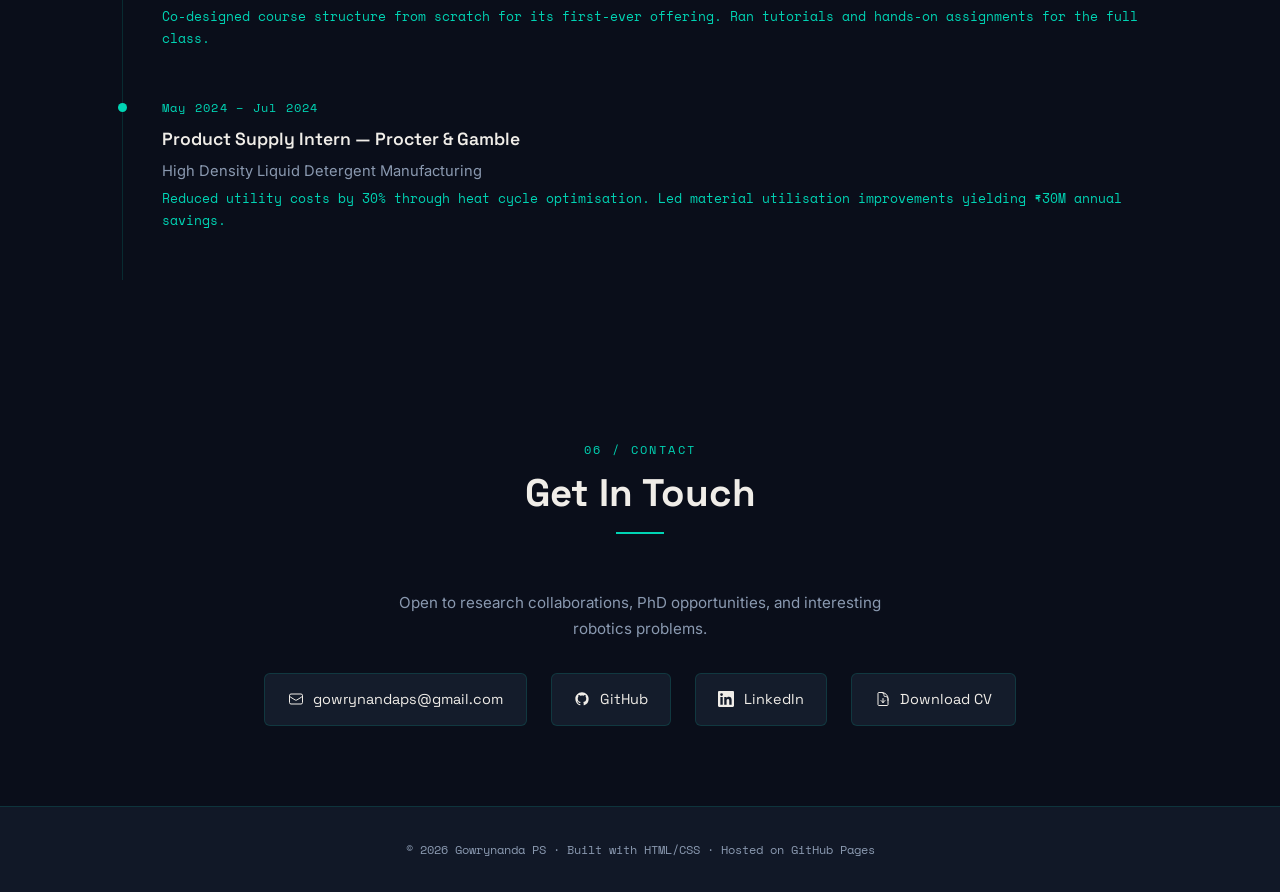
==== commit 9e038c02: "Update index.html" ====
--- a/index.html
+++ b/index.html
@@ -287,7 +287,7 @@
       </a>
 
       <a href="projects/koopman-terrain/" class="project-card">
-        <div class="project-img-placeholder">[koopman-terrain.jpg ]</div>
+        <img src="assets/images/koopman_thumb.png" alt="Data Driven Terrain Detection" class="project-img" />
         <div class="project-body">
           <p class="project-tag">Course Project · Jul 2025 – Nov 2025</p>
           <h3 class="project-title">Data-Driven Terrain Detection for Quadruped Locomotion</h3>
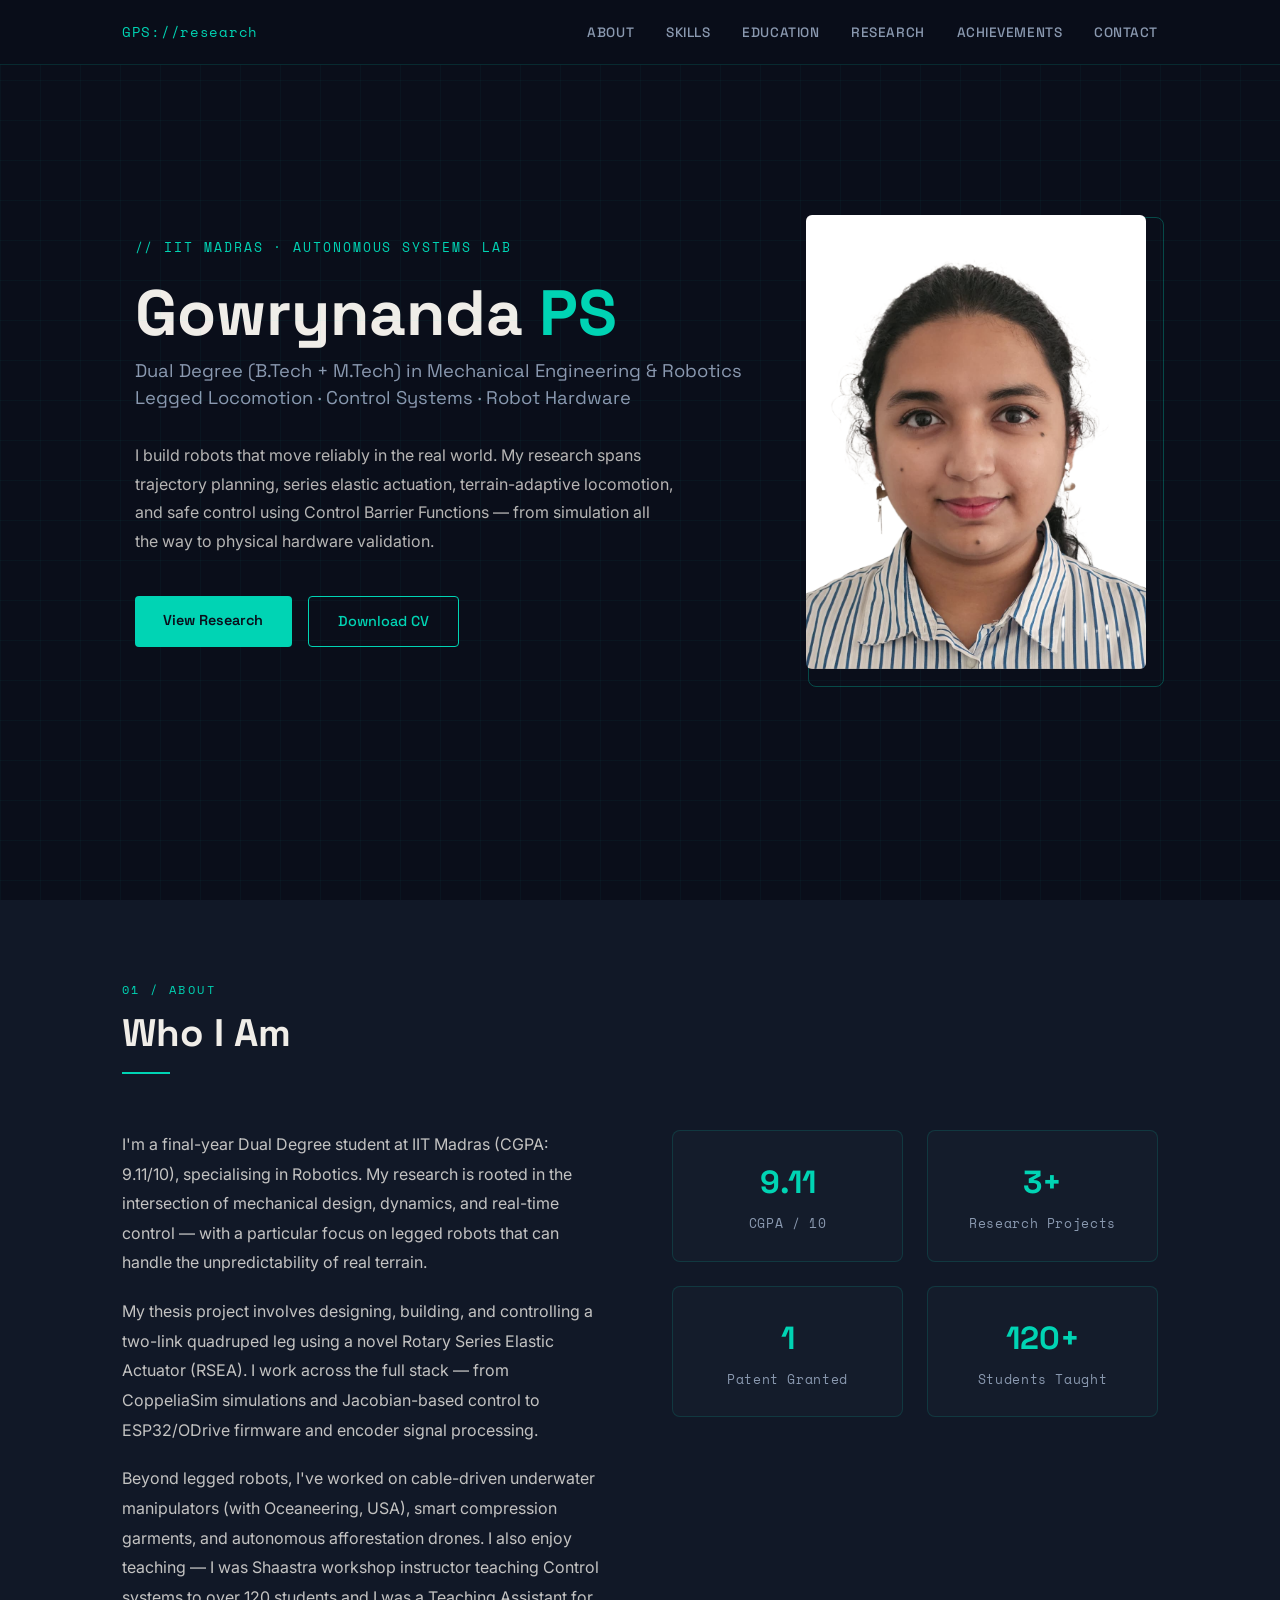
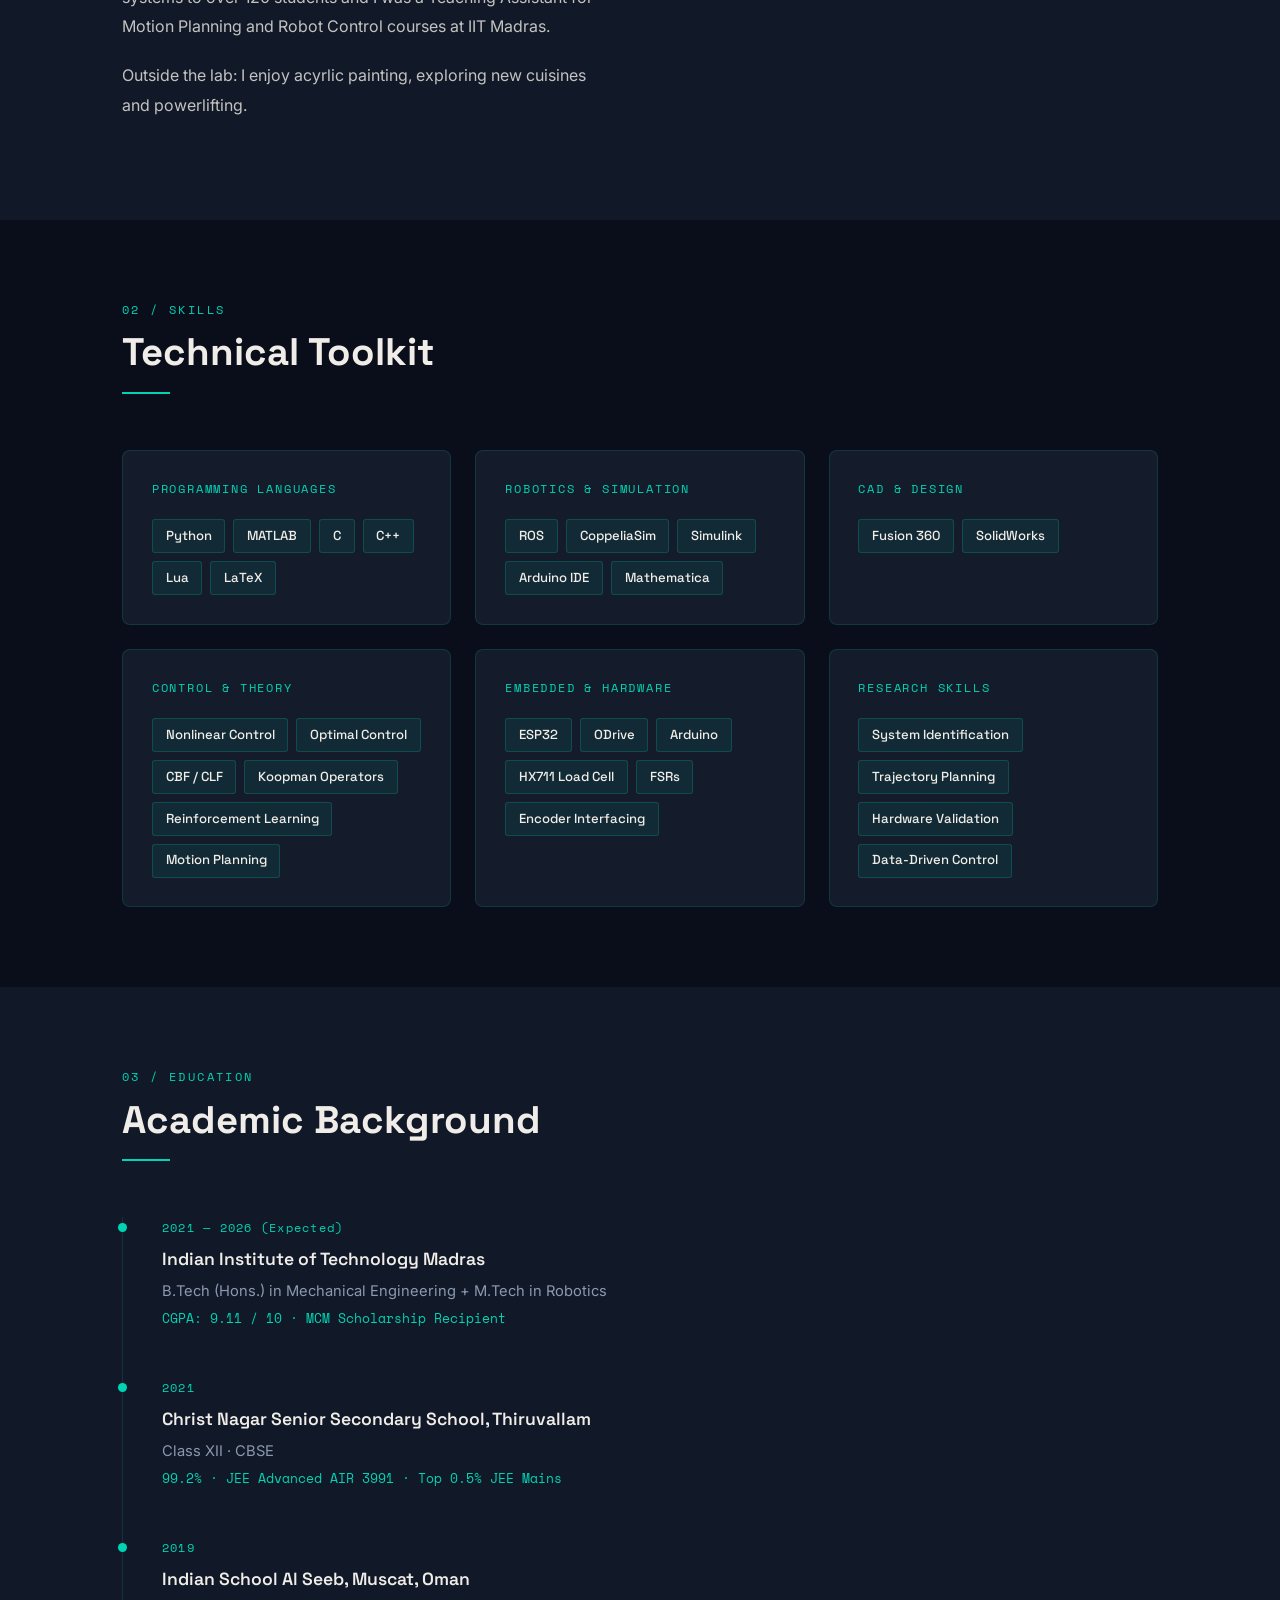
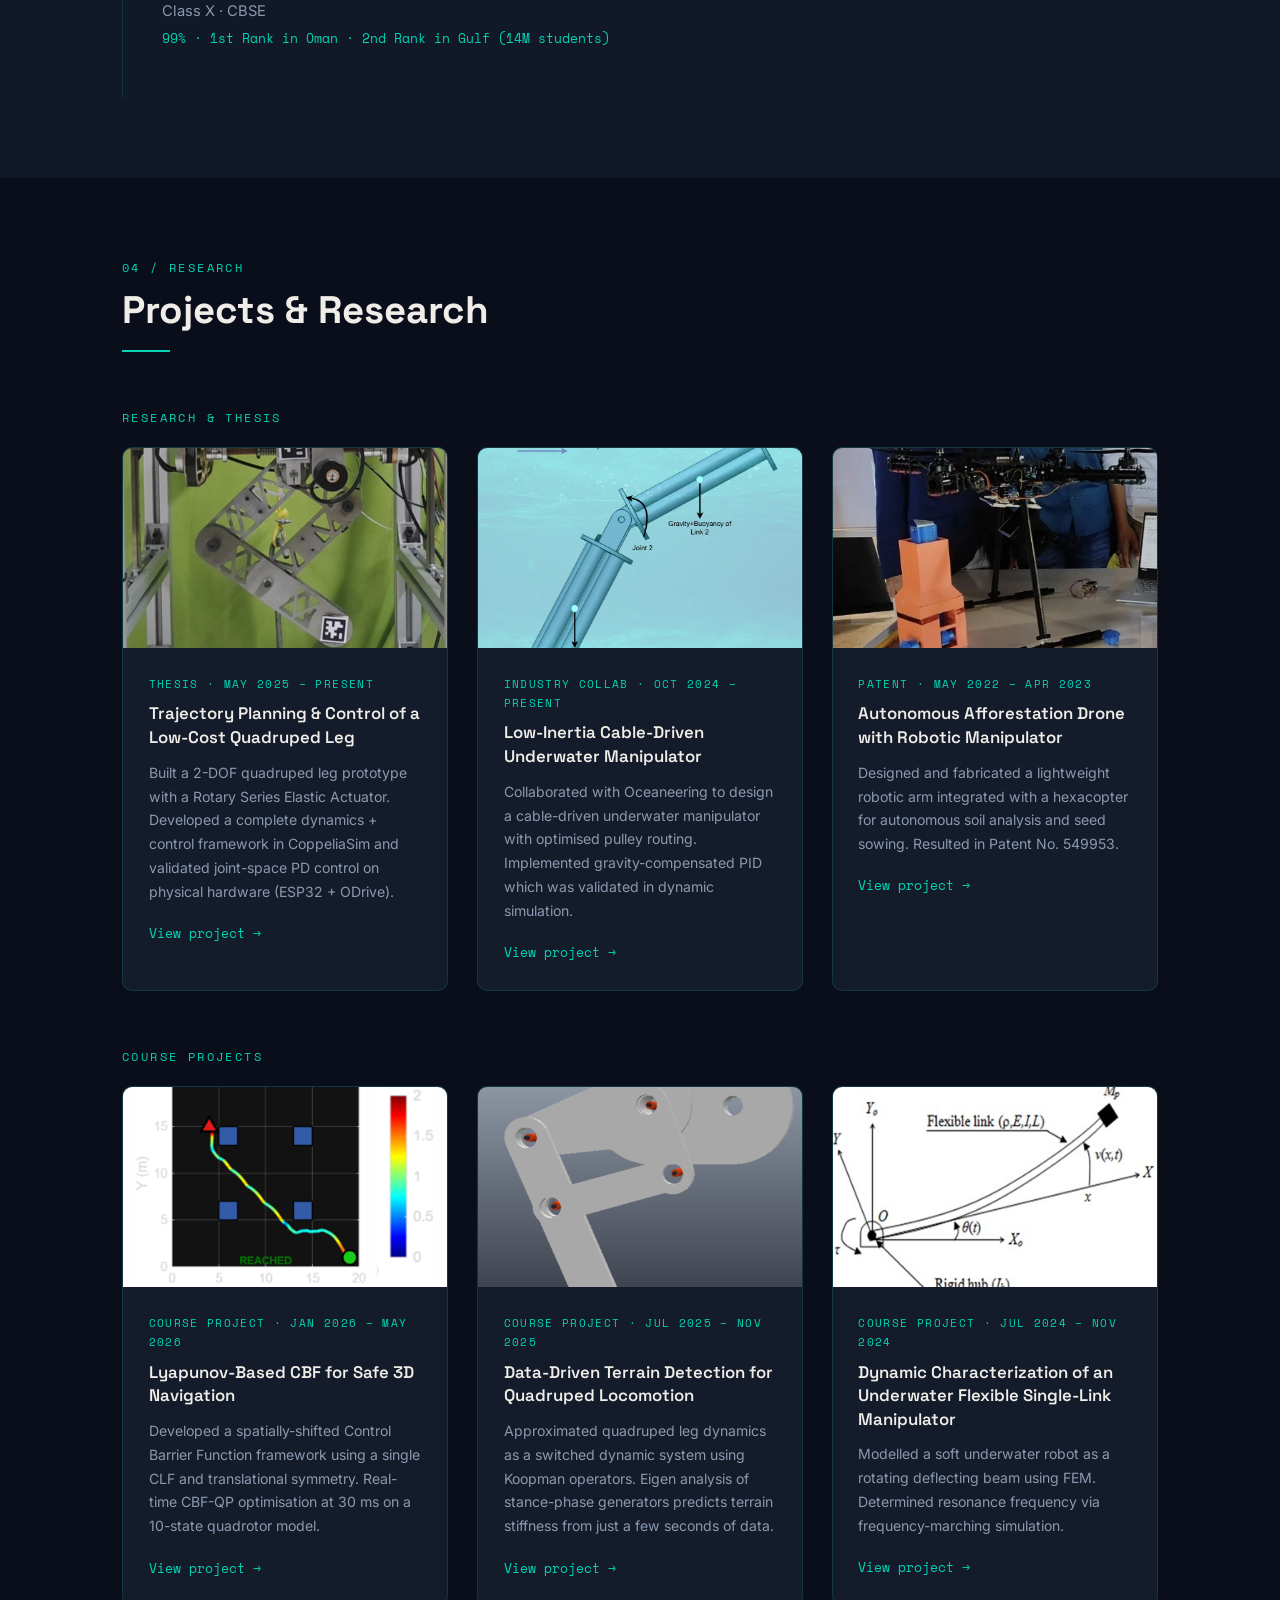
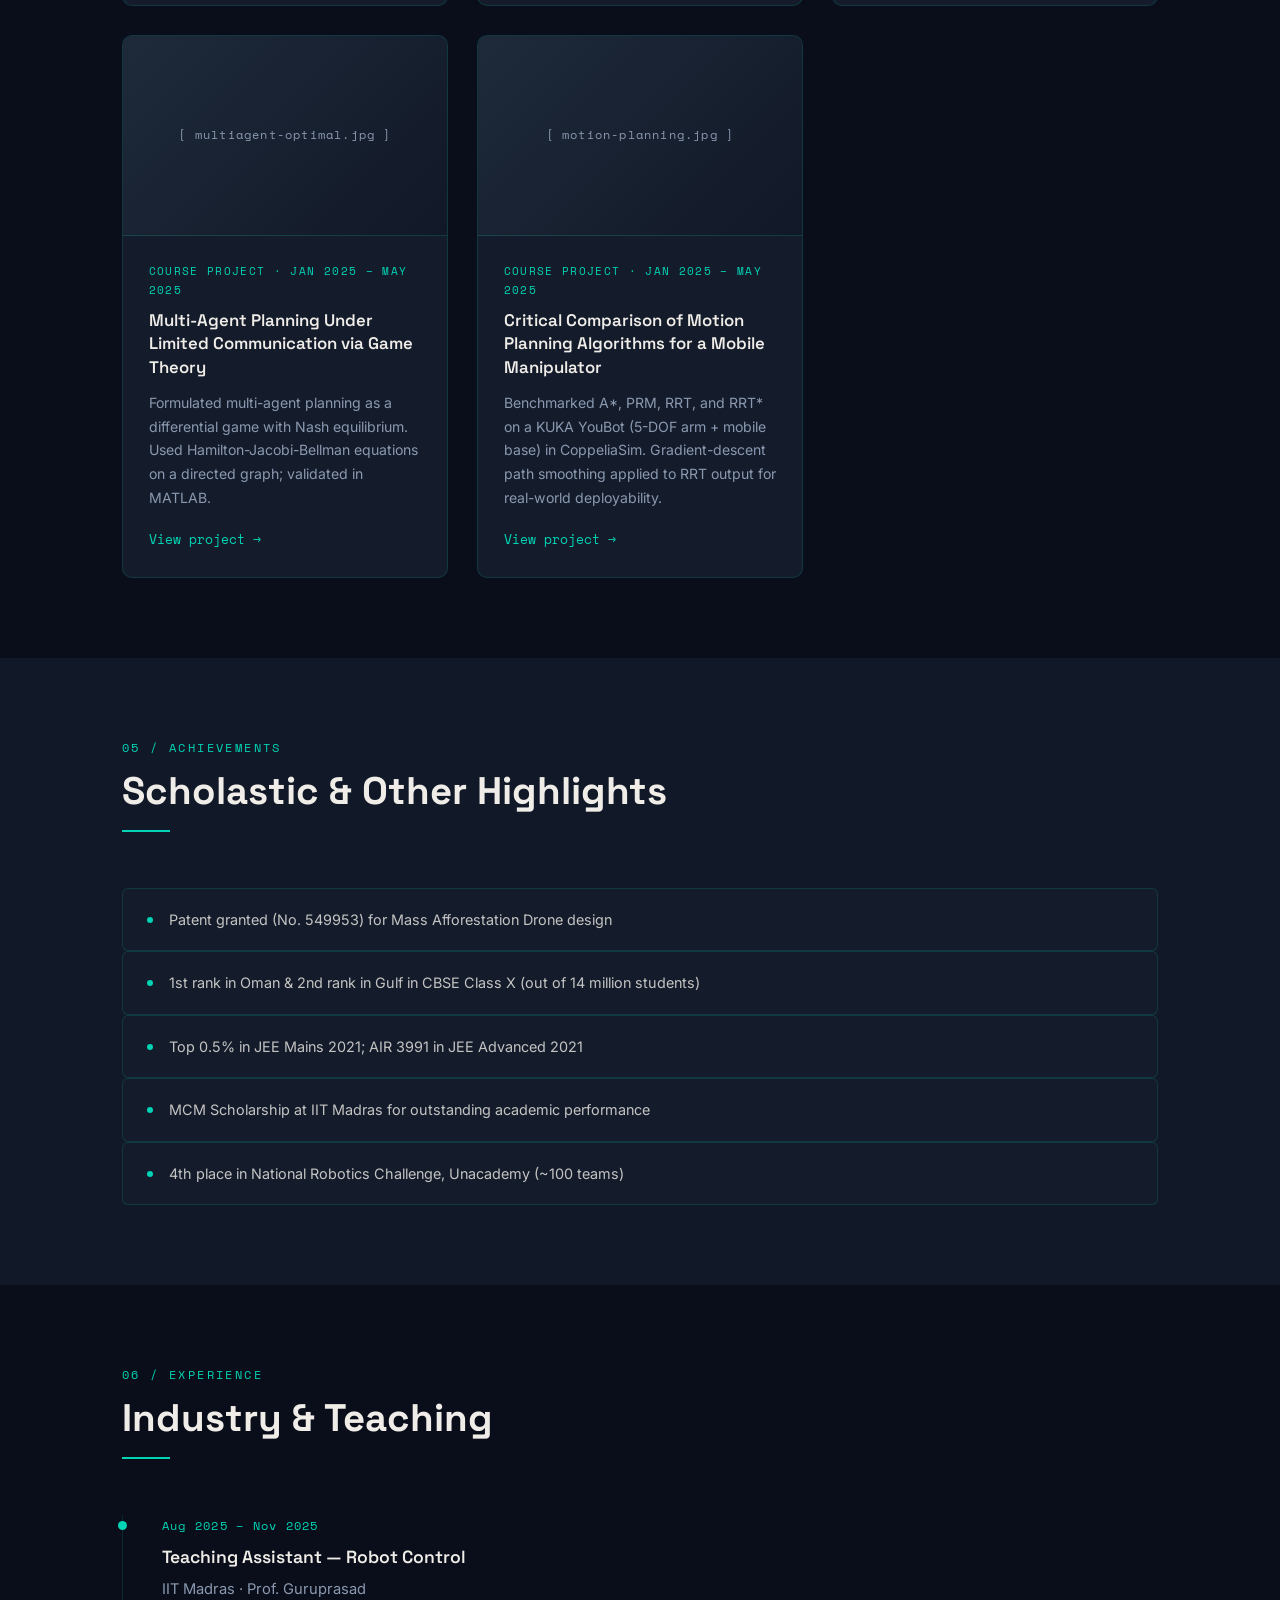
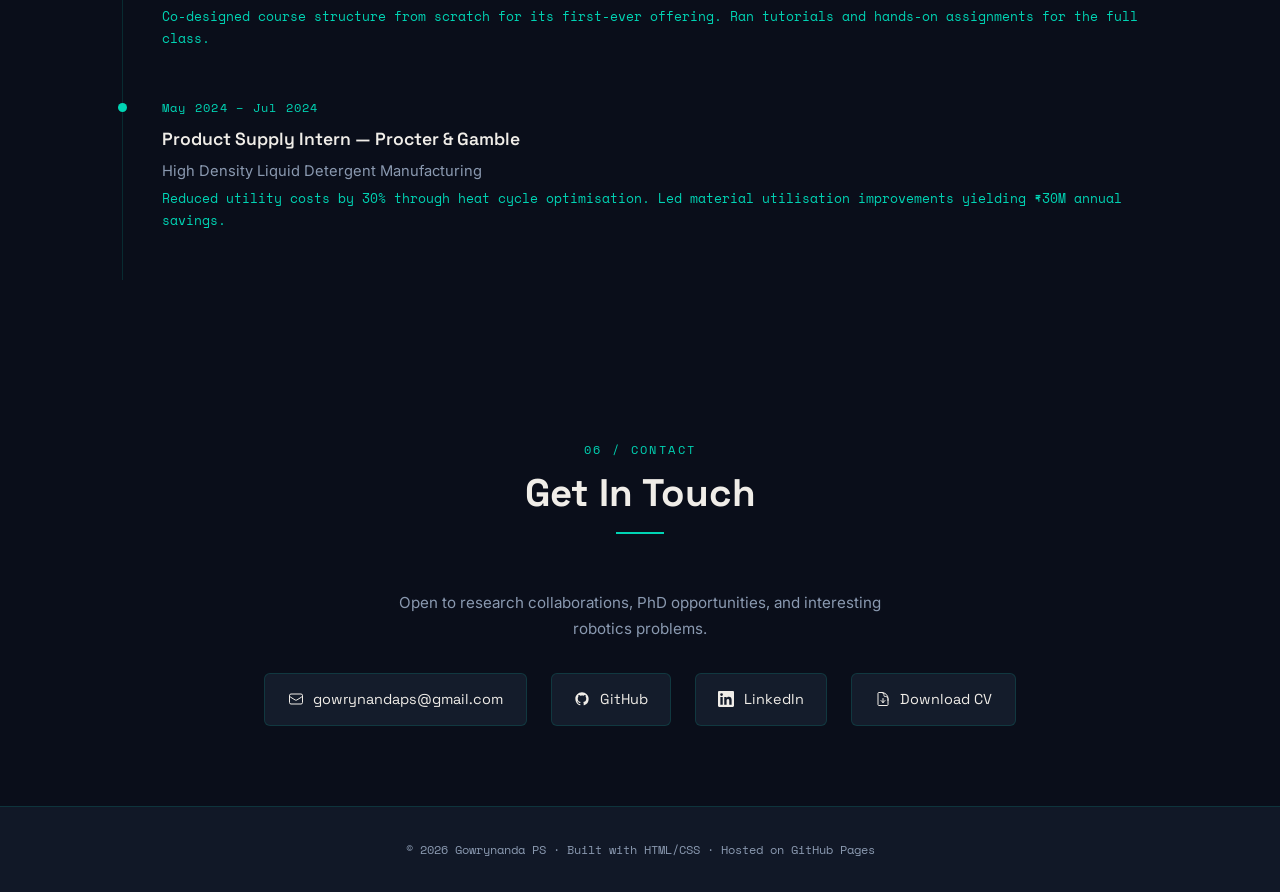
==== commit a3ae4b6a: "Update index.html" ====
--- a/index.html
+++ b/index.html
@@ -274,7 +274,7 @@
     <div class="projects-grid">
 
       <a href="projects/cbf-navigation/" class="project-card">
-        <div class="project-img-placeholder">[ cbf-navigation.jpg ]</div>
+        <img src="assets/images/cbf_trajectory.png" alt="CBF Trajectory" class="project-img" />
         <div class="project-body">
           <p class="project-tag">Course Project · Jan 2026 – May 2026</p>
           <h3 class="project-title">Lyapunov-Based CBF for Safe 3D Navigation</h3>
@@ -419,7 +419,7 @@
         <svg width="16" height="16" fill="currentColor" viewBox="0 0 24 24"><path d="M12 2C6.477 2 2 6.484 2 12.017c0 4.425 2.865 8.18 6.839 9.504.5.092.682-.217.682-.483 0-.237-.008-.868-.013-1.703-2.782.605-3.369-1.343-3.369-1.343-.454-1.158-1.11-1.466-1.11-1.466-.908-.62.069-.608.069-.608 1.003.07 1.531 1.032 1.531 1.032.892 1.53 2.341 1.088 2.91.832.092-.647.35-1.088.636-1.338-2.22-.253-4.555-1.113-4.555-4.951 0-1.093.39-1.988 1.029-2.688-.103-.253-.446-1.272.098-2.65 0 0 .84-.27 2.75 1.026A9.564 9.564 0 0112 6.844c.85.004 1.705.115 2.504.337 1.909-1.296 2.747-1.027 2.747-1.027.546 1.379.202 2.398.1 2.651.64.7 1.028 1.595 1.028 2.688 0 3.848-2.339 4.695-4.566 4.943.359.309.678.92.678 1.855 0 1.338-.012 2.419-.012 2.747 0 .268.18.58.688.482A10.019 10.019 0 0022 12.017C22 6.484 17.522 2 12 2z"/></svg>
         GitHub
       </a>
-      <a href="https://www.linkedin.com/in/gowrynandaps" class="contact-chip" target="_blank">
+      <a href="https://www.linkedin.com/in/gowrynandaps/" class="contact-chip" target="_blank">
         <svg width="16" height="16" fill="currentColor" viewBox="0 0 24 24"><path d="M20.447 20.452h-3.554v-5.569c0-1.328-.027-3.037-1.852-3.037-1.853 0-2.136 1.445-2.136 2.939v5.667H9.351V9h3.414v1.561h.046c.477-.9 1.637-1.85 3.37-1.85 3.601 0 4.267 2.37 4.267 5.455v6.286zM5.337 7.433a2.062 2.062 0 01-2.063-2.065 2.064 2.064 0 112.063 2.065zm1.782 13.019H3.555V9h3.564v11.452zM22.225 0H1.771C.792 0 0 .774 0 1.729v20.542C0 23.227.792 24 1.771 24h20.451C23.2 24 24 23.227 24 22.271V1.729C24 .774 23.2 0 22.222 0h.003z"/></svg>
         LinkedIn
       </a>
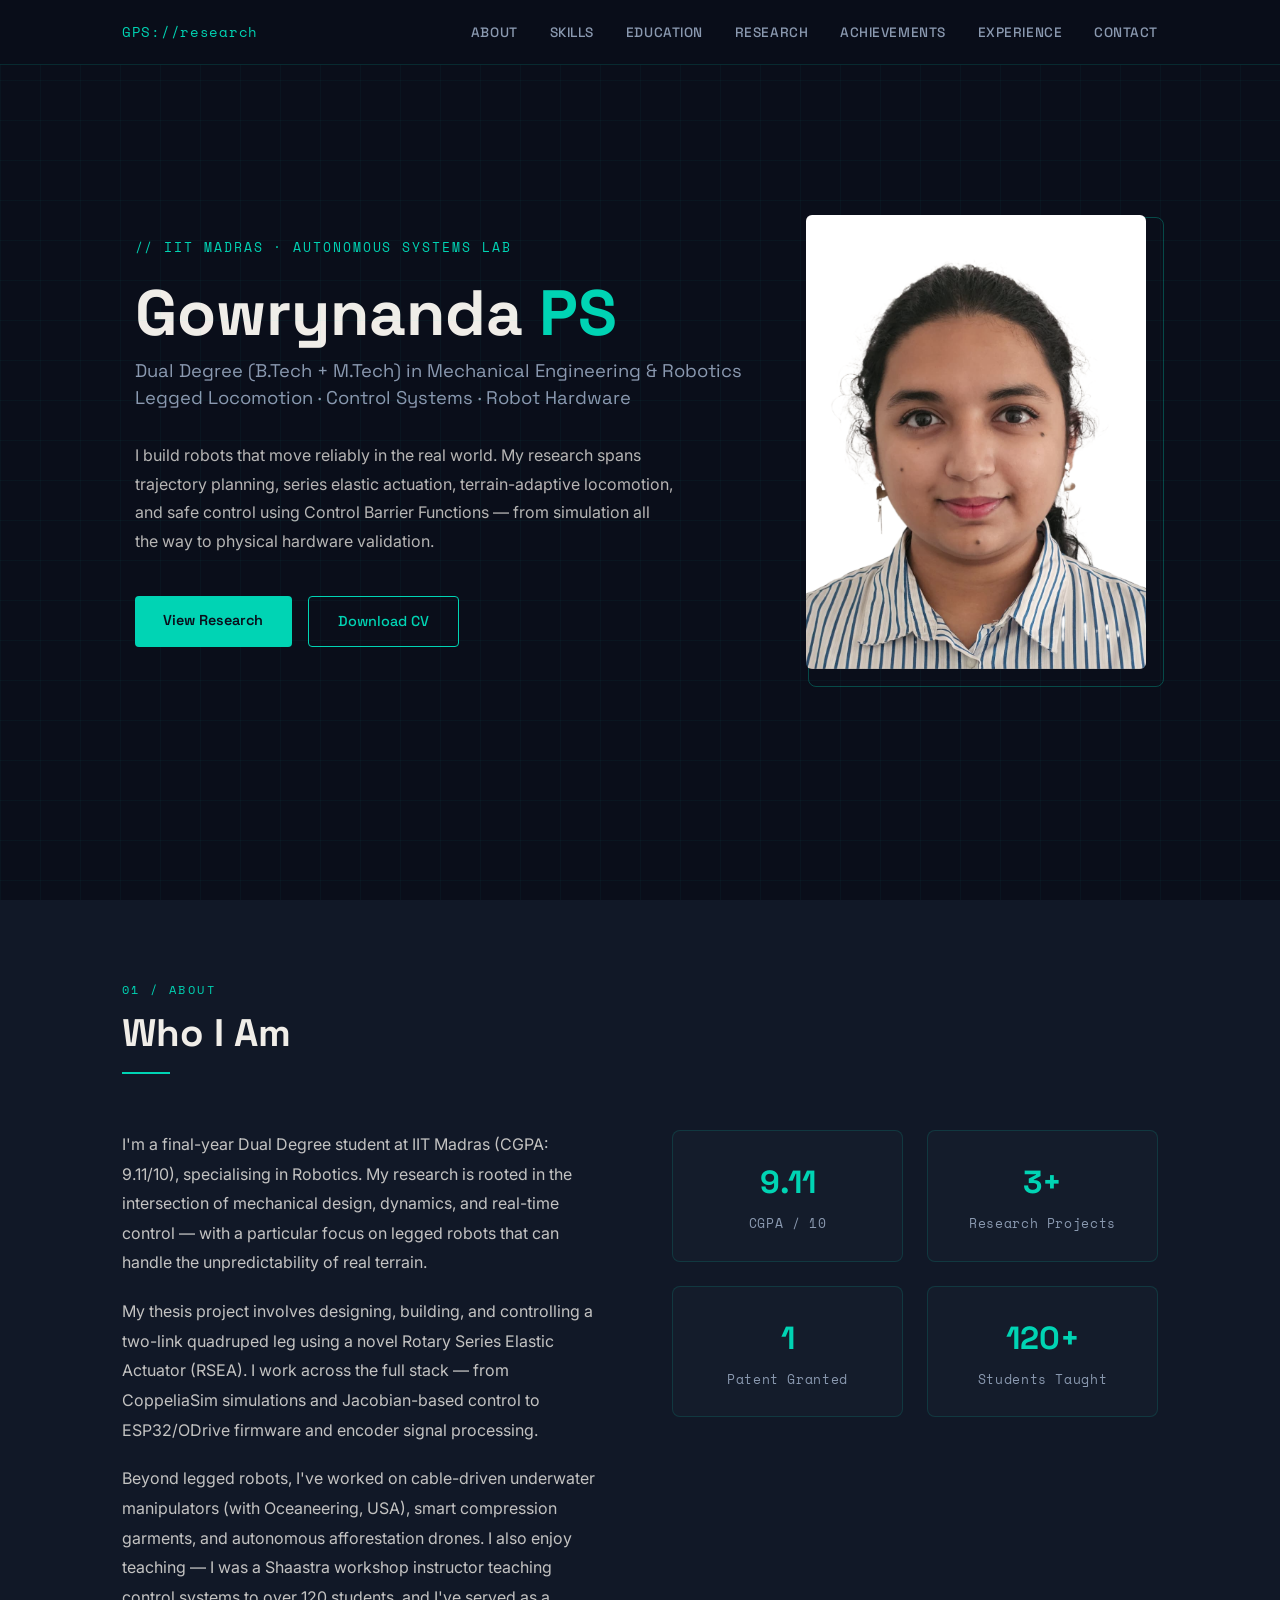
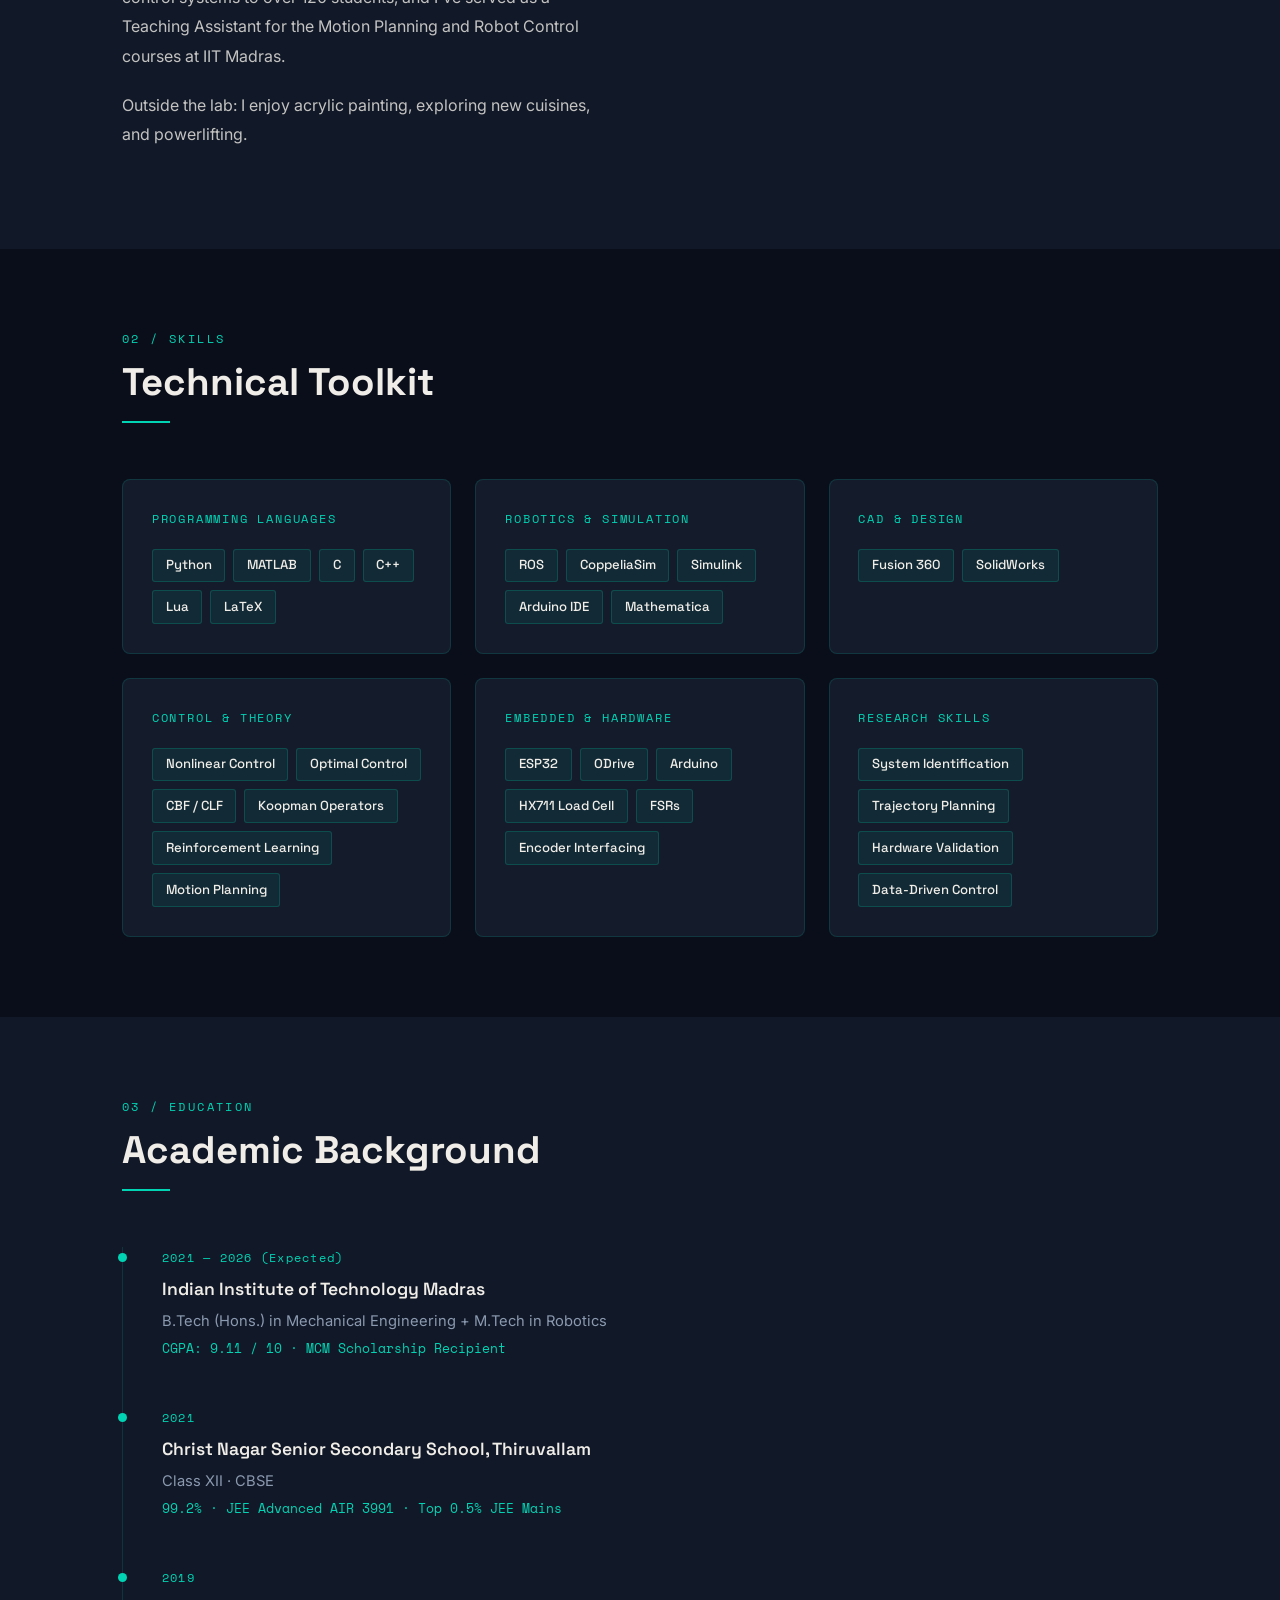
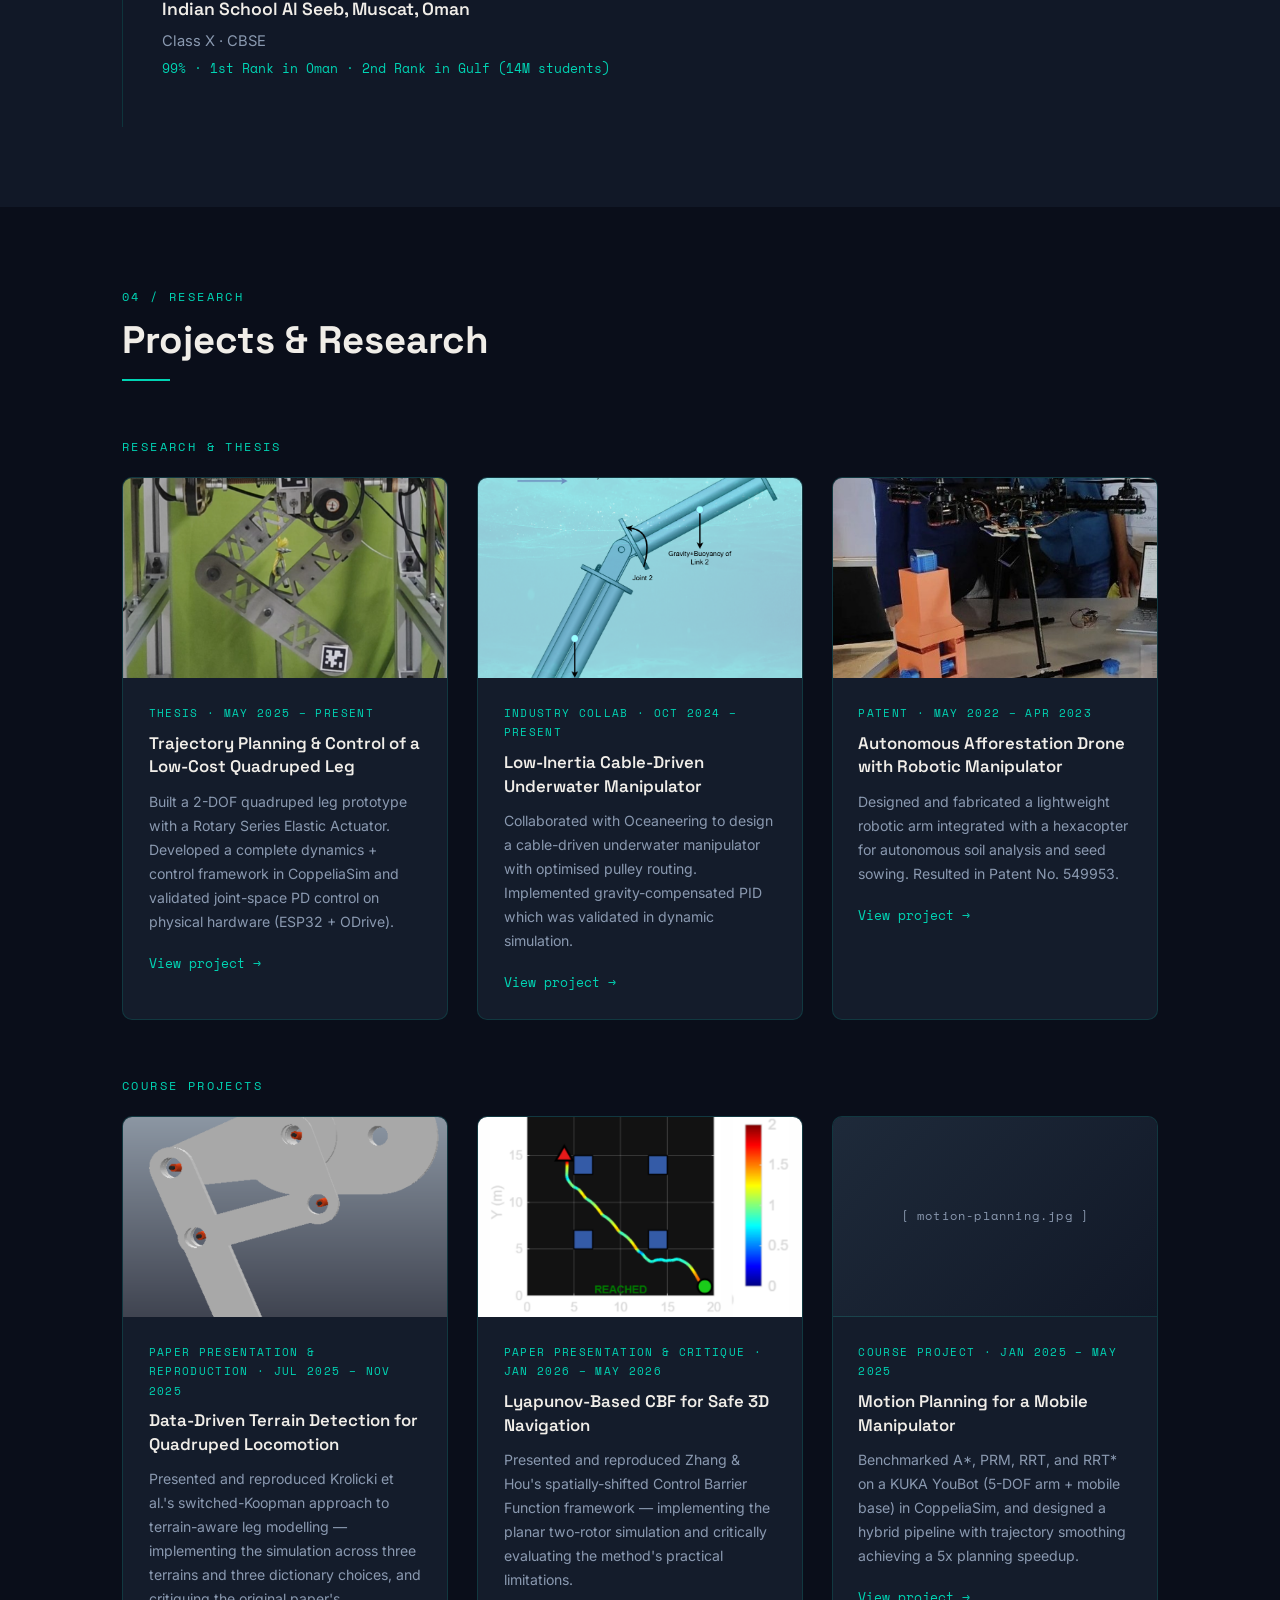
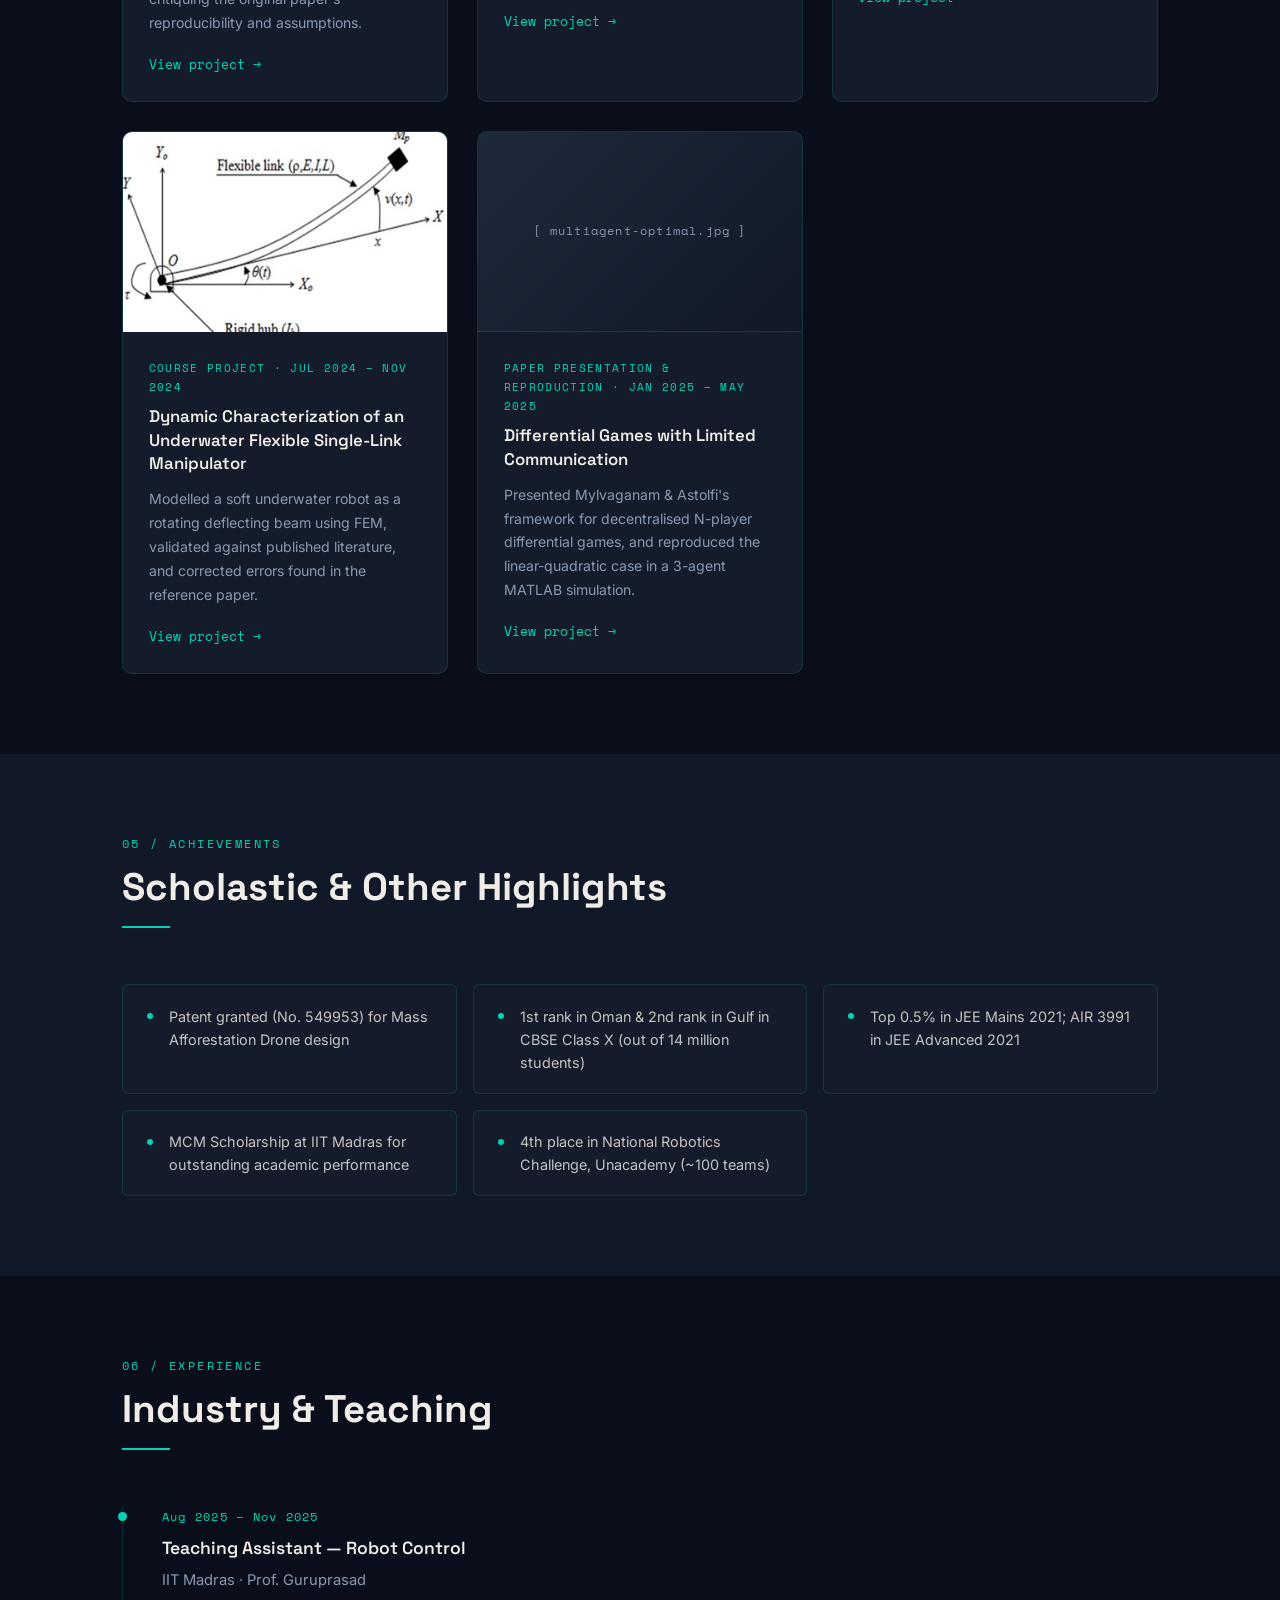
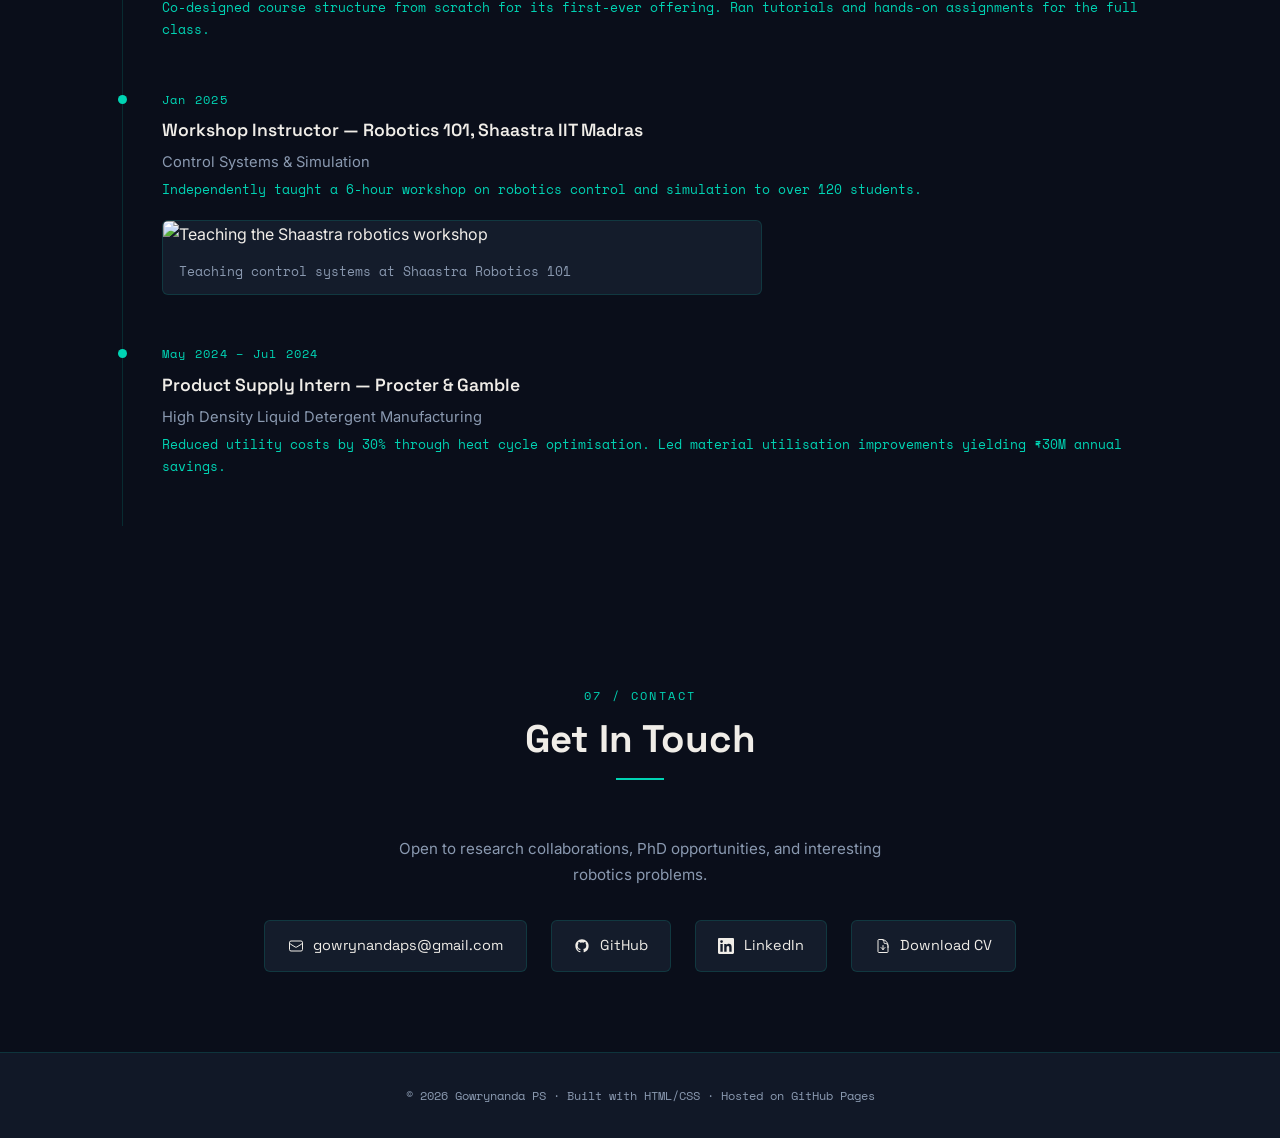
==== commit 322f022c: "Update index.html" ====
--- a/index.html
+++ b/index.html
@@ -19,6 +19,7 @@
       <li><a href="#education">Education</a></li>
       <li><a href="#research">Research</a></li>
       <li><a href="#achievements">Achievements</a></li>
+      <li><a href="#experience">Experience</a></li>
       <li><a href="#contact">Contact</a></li>
     </ul>
     <div class="hamburger" id="hamburger" onclick="toggleNav()">
@@ -81,11 +82,11 @@
         <p>
           Beyond legged robots, I've worked on cable-driven underwater manipulators
           (with Oceaneering, USA), smart compression garments, and autonomous afforestation drones.
-          I also enjoy teaching — I was Shaastra workshop instructor teaching Control systems to over 120 students 
-          and I was a Teaching Assistant for Motion Planning and Robot Control courses at IIT Madras. 
+          I also enjoy teaching — I was a Shaastra workshop instructor teaching control systems to over 120 students,
+          and I've served as a Teaching Assistant for the Motion Planning and Robot Control courses at IIT Madras.
         </p>
         <p>
-          Outside the lab: I enjoy acyrlic painting, exploring new cuisines and powerlifting.
+          Outside the lab: I enjoy acrylic painting, exploring new cuisines, and powerlifting.
         </p>
       </div>
       <div class="stats-grid">
@@ -273,27 +274,43 @@
     <p class="section-label" style="margin-bottom: 1.2rem;">Course Projects</p>
     <div class="projects-grid">
 
+      <a href="projects/koopman-terrain/" class="project-card">
+        <img src="assets/images/koopman_thumb.png" alt="Data Driven Terrain Detection" class="project-img" />
+        <div class="project-body">
+          <p class="project-tag">Paper Presentation &amp; Reproduction · Jul 2025 – Nov 2025</p>
+          <h3 class="project-title">Data-Driven Terrain Detection for Quadruped Locomotion</h3>
+          <p class="project-desc">
+            Presented and reproduced Krolicki et al.'s switched-Koopman approach to terrain-aware
+            leg modelling — implementing the simulation across three terrains and three dictionary
+            choices, and critiquing the original paper's reproducibility and assumptions.
+          </p>
+          <span class="project-arrow">View project →</span>
+        </div>
+      </a>
+
       <a href="projects/cbf-navigation/" class="project-card">
         <img src="assets/images/cbf_trajectory.png" alt="CBF Trajectory" class="project-img" />
         <div class="project-body">
-          <p class="project-tag">Course Project · Jan 2026 – May 2026</p>
+          <p class="project-tag">Paper Presentation &amp; Critique · Jan 2026 – May 2026</p>
           <h3 class="project-title">Lyapunov-Based CBF for Safe 3D Navigation</h3>
           <p class="project-desc">
-            Developed a spatially-shifted Control Barrier Function framework using a single CLF and
-            translational symmetry. Real-time CBF-QP optimisation at 30 ms on a 10-state quadrotor model.
-          </p>
-          <span class="project-arrow">View project →</span>
-        </div>
-      </a>
-
-      <a href="projects/koopman-terrain/" class="project-card">
-        <img src="assets/images/koopman_thumb.png" alt="Data Driven Terrain Detection" class="project-img" />
-        <div class="project-body">
-          <p class="project-tag">Course Project · Jul 2025 – Nov 2025</p>
-          <h3 class="project-title">Data-Driven Terrain Detection for Quadruped Locomotion</h3>
-          <p class="project-desc">
-            Approximated quadruped leg dynamics as a switched dynamic system using Koopman operators.
-            Eigen analysis of stance-phase generators predicts terrain stiffness from just a few seconds of data.
+            Presented and reproduced Zhang &amp; Hou's spatially-shifted Control Barrier Function
+            framework — implementing the planar two-rotor simulation and critically evaluating the
+            method's practical limitations.
+          </p>
+          <span class="project-arrow">View project →</span>
+        </div>
+      </a>
+
+      <a href="projects/motion-planning/" class="project-card">
+        <div class="project-img-placeholder">[ motion-planning.jpg ]</div>
+        <div class="project-body">
+          <p class="project-tag">Course Project · Jan 2025 – May 2025</p>
+          <h3 class="project-title">Motion Planning for a Mobile Manipulator</h3>
+          <p class="project-desc">
+            Benchmarked A*, PRM, RRT, and RRT* on a KUKA YouBot (5-DOF arm + mobile base) in
+            CoppeliaSim, and designed a hybrid pipeline with trajectory smoothing achieving a
+            5x planning speedup.
           </p>
           <span class="project-arrow">View project →</span>
         </div>
@@ -305,8 +322,8 @@
           <p class="project-tag">Course Project · Jul 2024 – Nov 2024</p>
           <h3 class="project-title">Dynamic Characterization of an Underwater Flexible Single-Link Manipulator</h3>
           <p class="project-desc">
-            Modelled a soft underwater robot as a rotating deflecting beam using FEM. Determined resonance
-            frequency via frequency-marching simulation.
+            Modelled a soft underwater robot as a rotating deflecting beam using FEM, validated
+            against published literature, and corrected errors found in the reference paper.
           </p>
           <span class="project-arrow">View project →</span>
         </div>
@@ -315,32 +332,20 @@
       <a href="projects/multiagent-optimal/" class="project-card">
         <div class="project-img-placeholder">[ multiagent-optimal.jpg ]</div>
         <div class="project-body">
-          <p class="project-tag">Course Project · Jan 2025 – May 2025</p>
-          <h3 class="project-title">Multi-Agent Planning Under Limited Communication via Game Theory</h3>
-          <p class="project-desc">
-            Formulated multi-agent planning as a differential game with Nash equilibrium. Used
-            Hamilton-Jacobi-Bellman equations on a directed graph; validated in MATLAB.
-          </p>
-          <span class="project-arrow">View project →</span>
-        </div>
-      </a>
-
-      <a href="projects/motion-planning/" class="project-card">
-        <div class="project-img-placeholder">[ motion-planning.jpg ]</div>
-        <div class="project-body">
-          <p class="project-tag">Course Project · Jan 2025 – May 2025</p>
-          <h3 class="project-title">Critical Comparison of Motion Planning Algorithms for a Mobile Manipulator</h3>
-          <p class="project-desc">
-            Benchmarked A*, PRM, RRT, and RRT* on a KUKA YouBot (5-DOF arm + mobile base) in CoppeliaSim.
-            Gradient-descent path smoothing applied to RRT output for real-world deployability.
-          </p>
-          <span class="project-arrow">View project →</span>
-        </div>
-      </a>
-
-    </div>
-  </div>
-</section>
+          <p class="project-tag">Paper Presentation &amp; Reproduction · Jan 2025 – May 2025</p>
+          <h3 class="project-title">Differential Games with Limited Communication</h3>
+          <p class="project-desc">
+            Presented Mylvaganam &amp; Astolfi's framework for decentralised N-player differential
+            games, and reproduced the linear-quadratic case in a 3-agent MATLAB simulation.
+          </p>
+          <span class="project-arrow">View project →</span>
+        </div>
+      </a>
+
+    </div>
+  </div>
+</section>
+
 <!-- ── Achievements ── -->
 <section id="achievements">
   <div class="container">
@@ -349,7 +354,8 @@
       <h2 class="section-title">Scholastic &amp; Other Highlights</h2>
       <div class="section-divider"></div>
     </div>
-    <div class="achievement-item">
+    <div class="achievements-list">
+      <div class="achievement-item">
         <span class="achievement-dot"></span>
         <p class="achievement-text">Patent granted (No. 549953) for Mass Afforestation Drone design</p>
       </div>
@@ -372,6 +378,7 @@
     </div>
   </div>
 </section>
+
 <!-- ── Experience ── -->
 <section id="experience">
   <div class="container">
@@ -390,6 +397,19 @@
       </div>
 
       <div class="edu-item">
+        <p class="edu-year">Jan 2025</p>
+        <p class="edu-school">Workshop Instructor — Robotics 101, Shaastra IIT Madras</p>
+        <p class="edu-degree">Control Systems &amp; Simulation</p>
+        <p class="edu-grade">Independently taught a 6-hour workshop on robotics control and simulation to over 120 students.</p>
+        <div class="media-grid" style="margin-top: 1.2rem; max-width: 600px;">
+          <div class="media-item">
+            <img src="assets/images/shaastra-workshop-1.jpg" alt="Teaching the Shaastra robotics workshop" loading="lazy" />
+            <p class="media-caption">Teaching control systems at Shaastra Robotics 101</p>
+          </div>
+        </div>
+      </div>
+
+      <div class="edu-item">
         <p class="edu-year">May 2024 – Jul 2024</p>
         <p class="edu-school">Product Supply Intern — Procter &amp; Gamble</p>
         <p class="edu-degree">High Density Liquid Detergent Manufacturing</p>
@@ -399,11 +419,12 @@
     </div>
   </div>
 </section>
+
 <!-- ── Contact ── -->
 <section id="contact">
   <div class="container">
     <div class="section-header" style="text-align:center;">
-      <p class="section-label">06 / Contact</p>
+      <p class="section-label">07 / Contact</p>
       <h2 class="section-title">Get In Touch</h2>
       <div class="section-divider" style="margin: 1rem auto 0;"></div>
     </div>
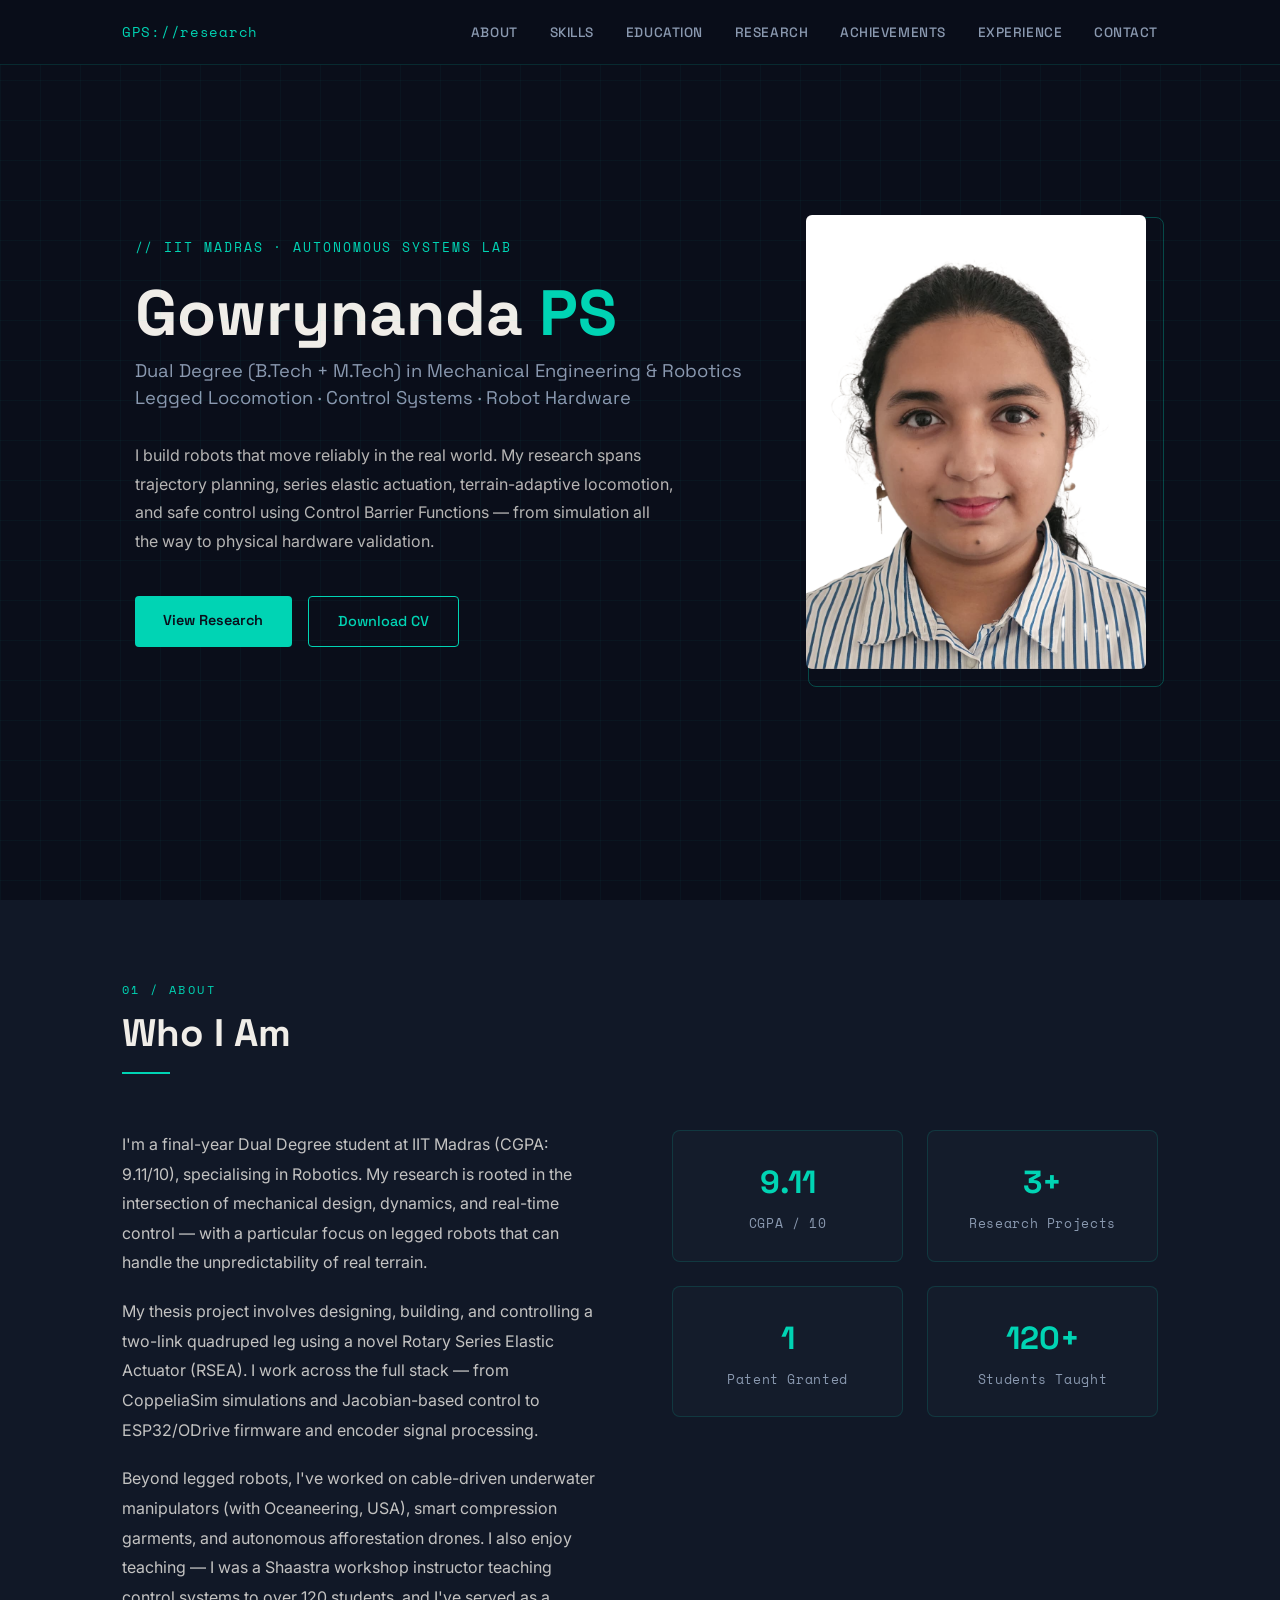
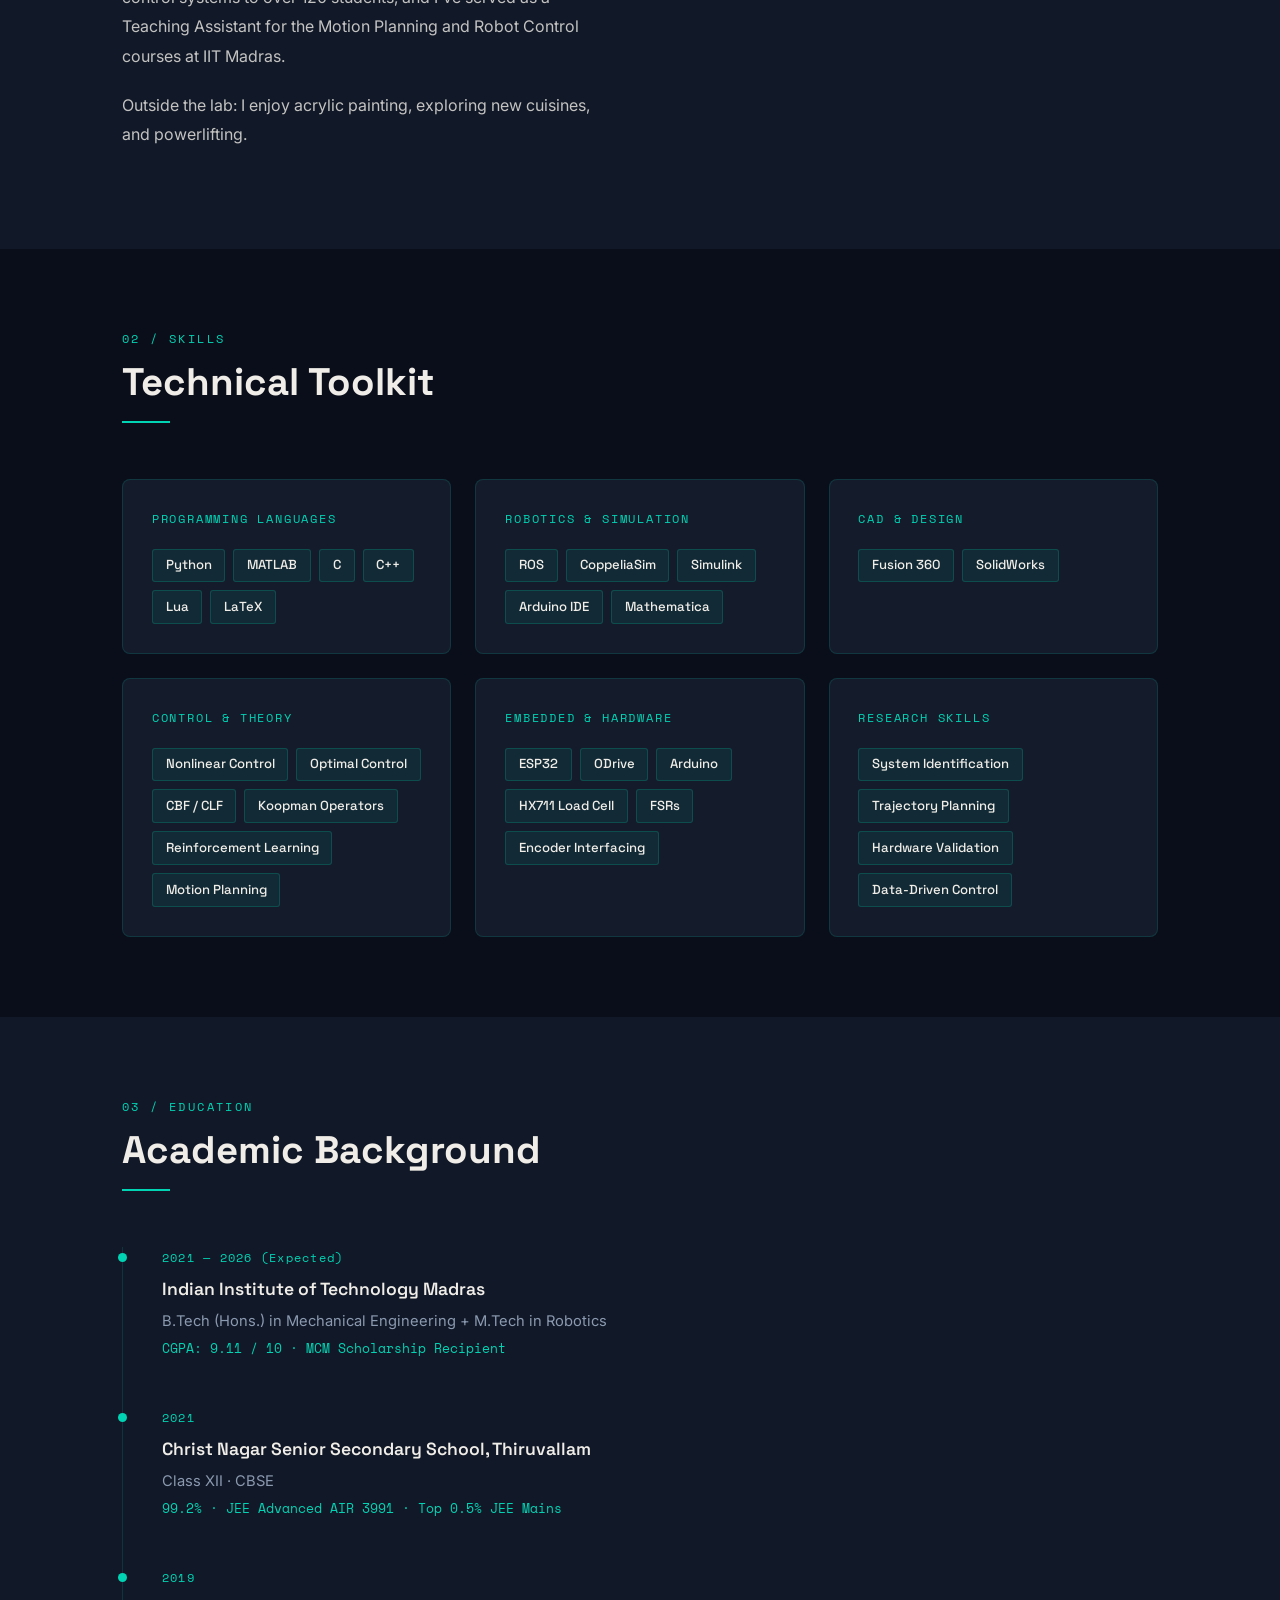
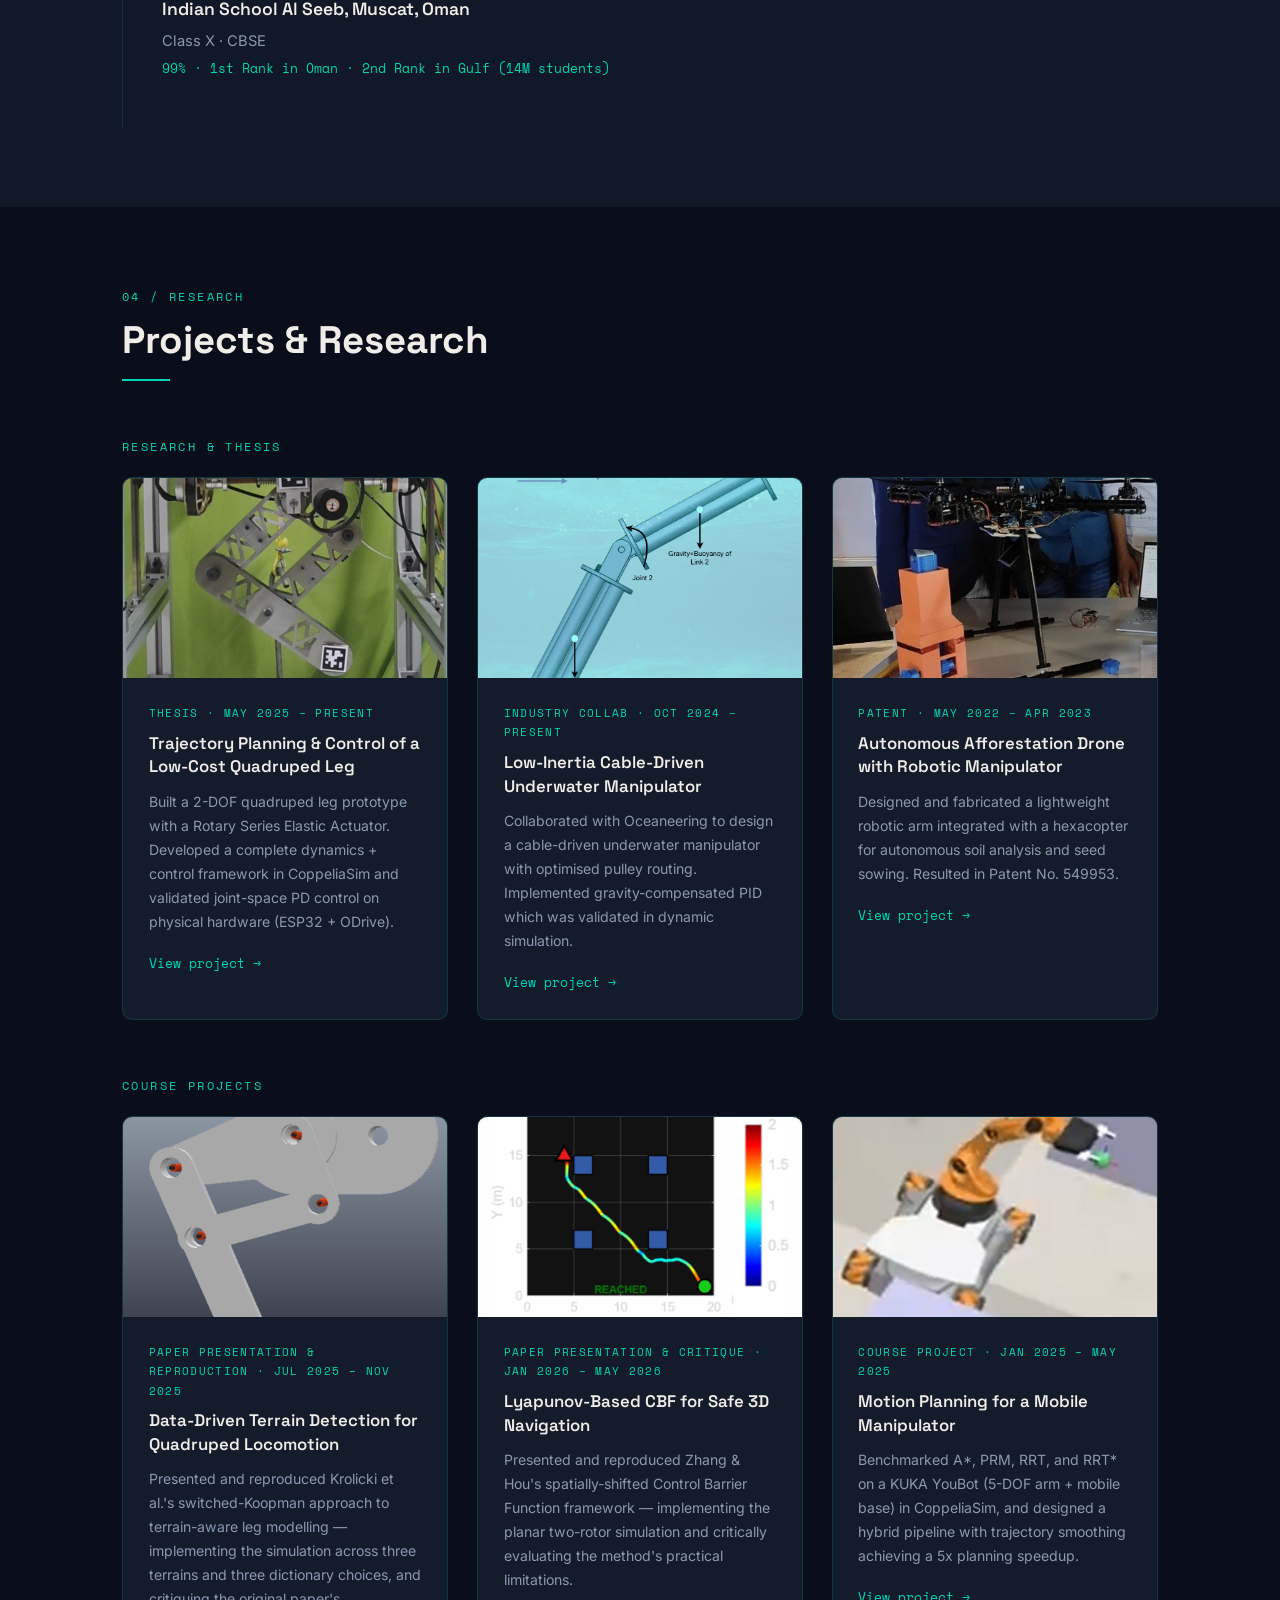
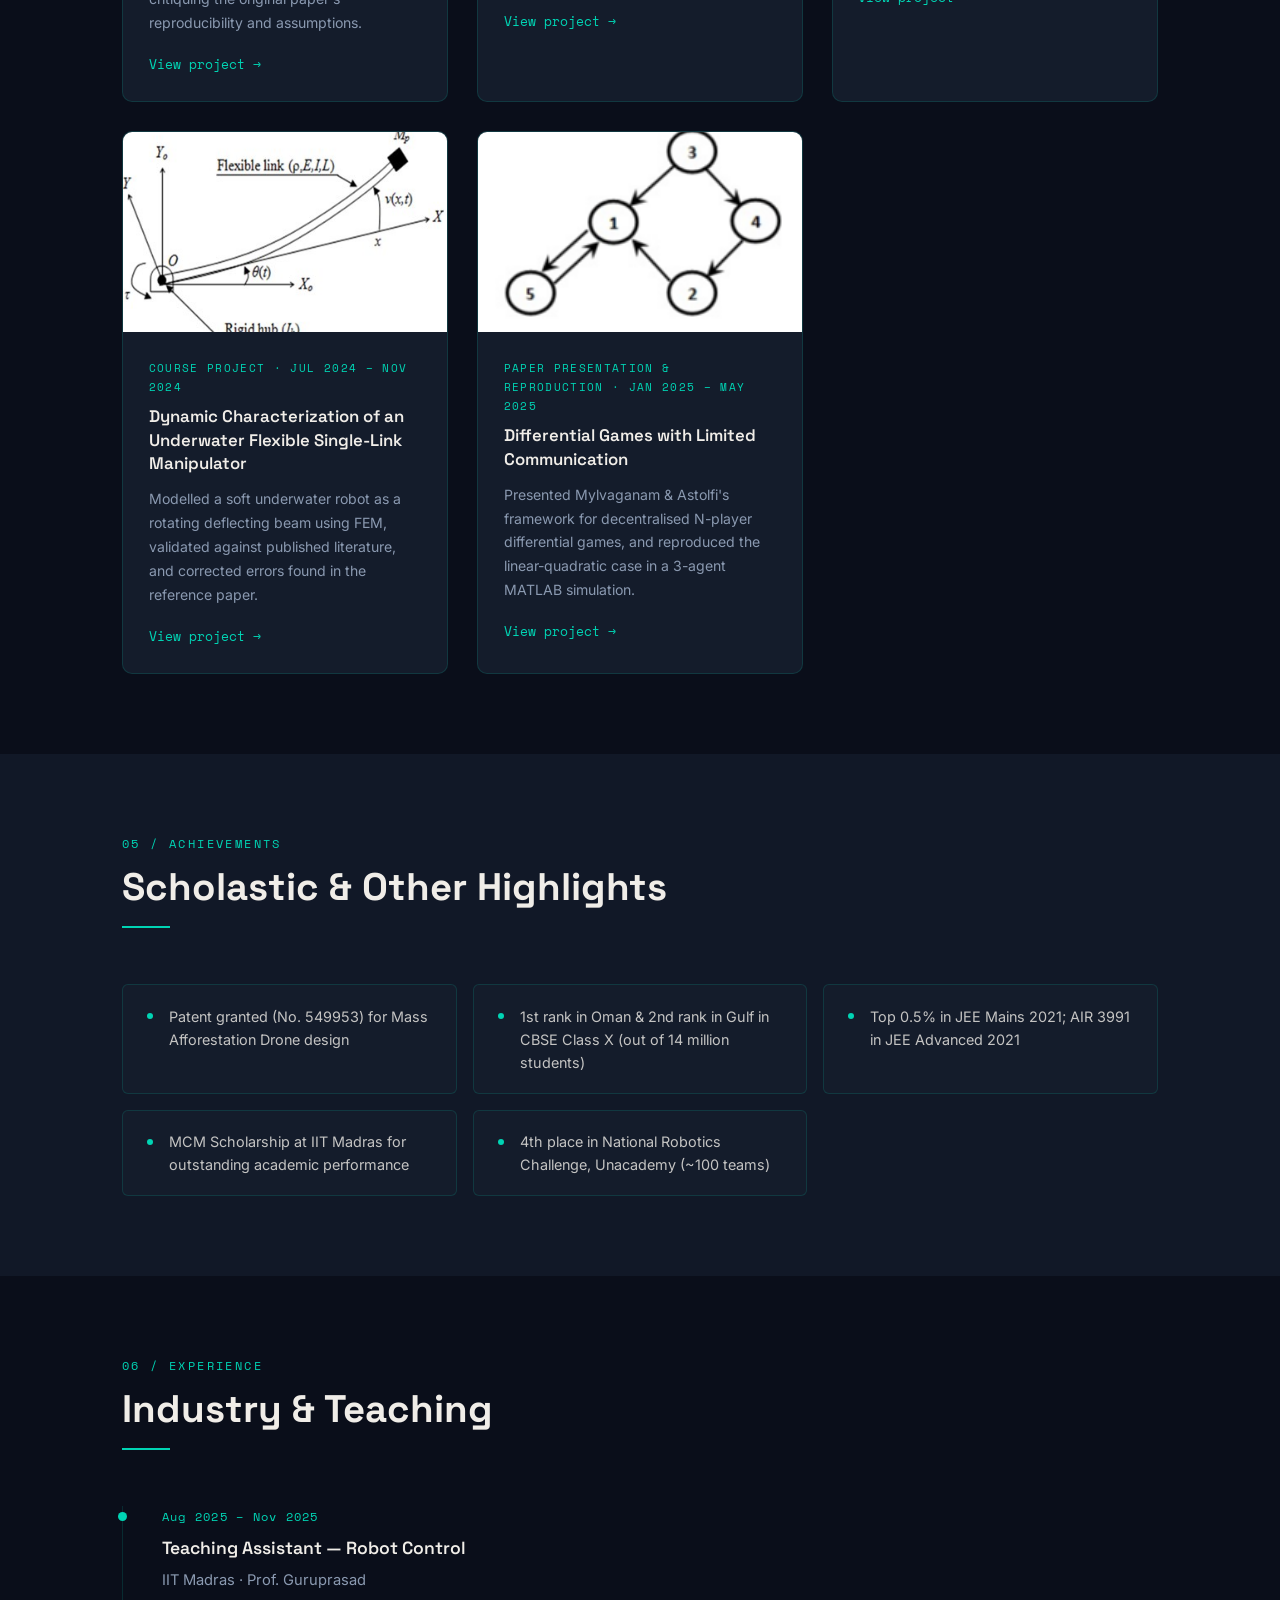
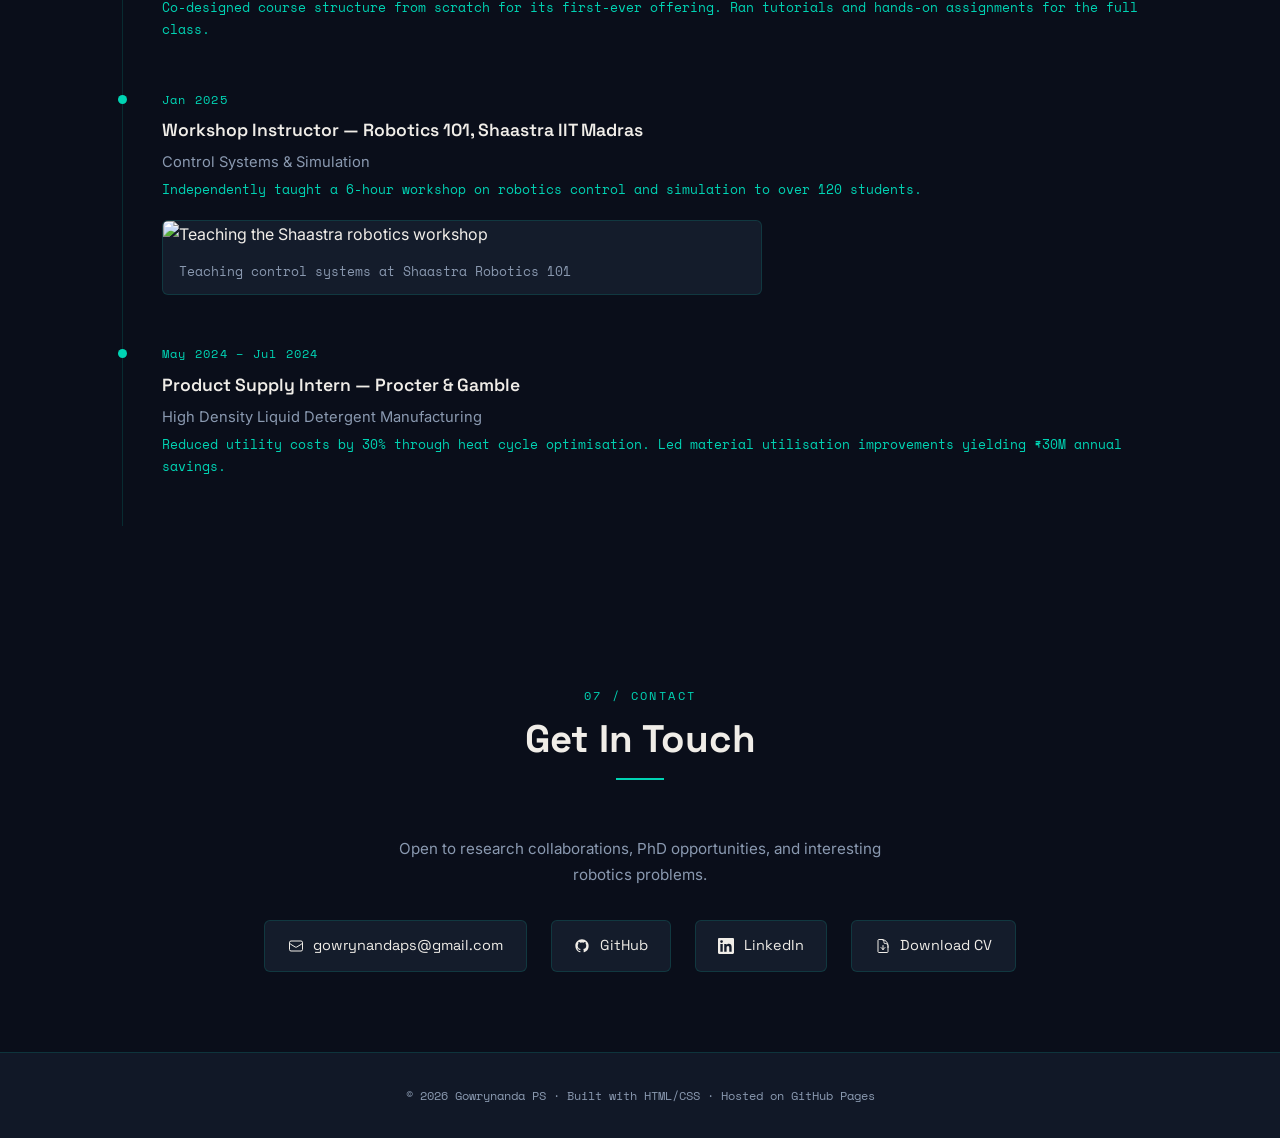
==== commit edf0bfc8: "Update index.html" ====
--- a/index.html
+++ b/index.html
@@ -303,7 +303,7 @@
       </a>
 
       <a href="projects/motion-planning/" class="project-card">
-        <div class="project-img-placeholder">[ motion-planning.jpg ]</div>
+        <img src="assets/images/motion_planning_thumb.png" alt="Motion Planning" class="project-img" />
         <div class="project-body">
           <p class="project-tag">Course Project · Jan 2025 – May 2025</p>
           <h3 class="project-title">Motion Planning for a Mobile Manipulator</h3>
@@ -330,7 +330,7 @@
       </a>
 
       <a href="projects/multiagent-optimal/" class="project-card">
-        <div class="project-img-placeholder">[ multiagent-optimal.jpg ]</div>
+        <img src="assets/images/optimal_control_thumb.png" alt="Optimal Control" class="project-img" />
         <div class="project-body">
           <p class="project-tag">Paper Presentation &amp; Reproduction · Jan 2025 – May 2025</p>
           <h3 class="project-title">Differential Games with Limited Communication</h3>
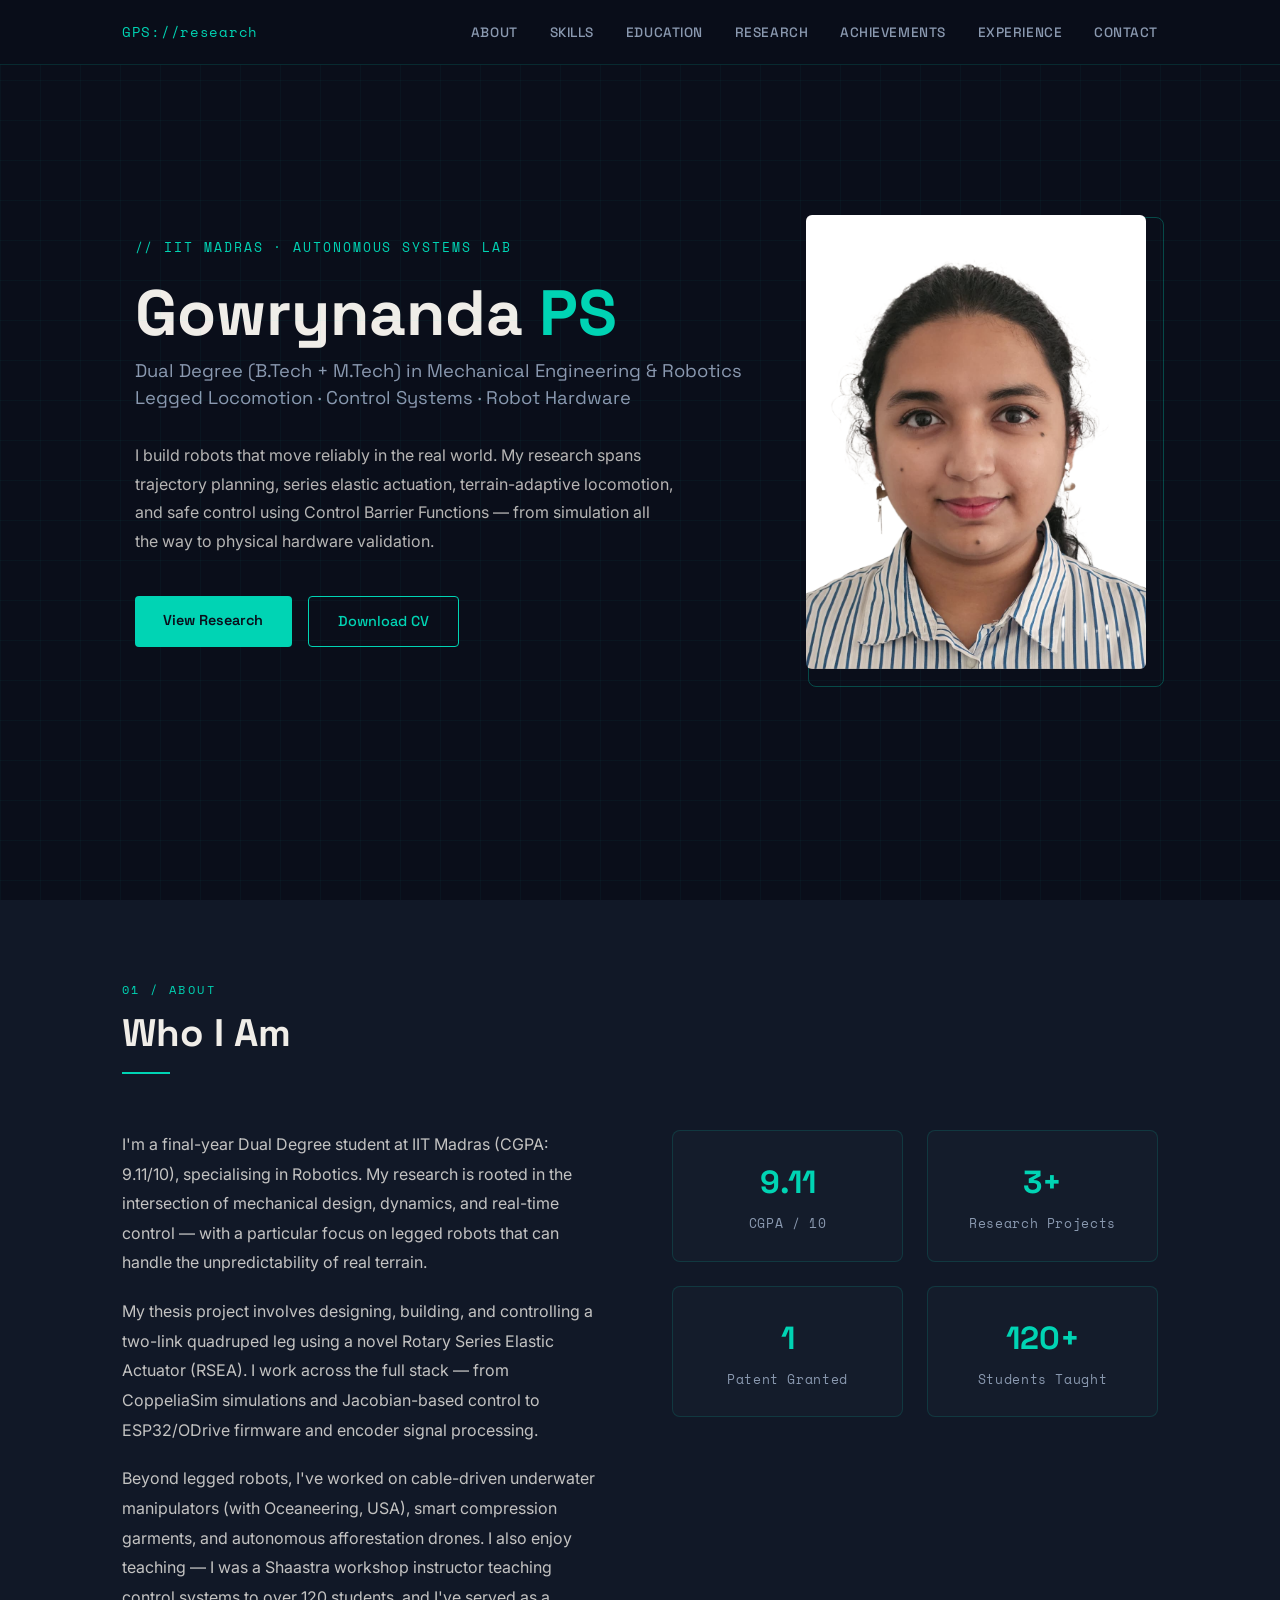
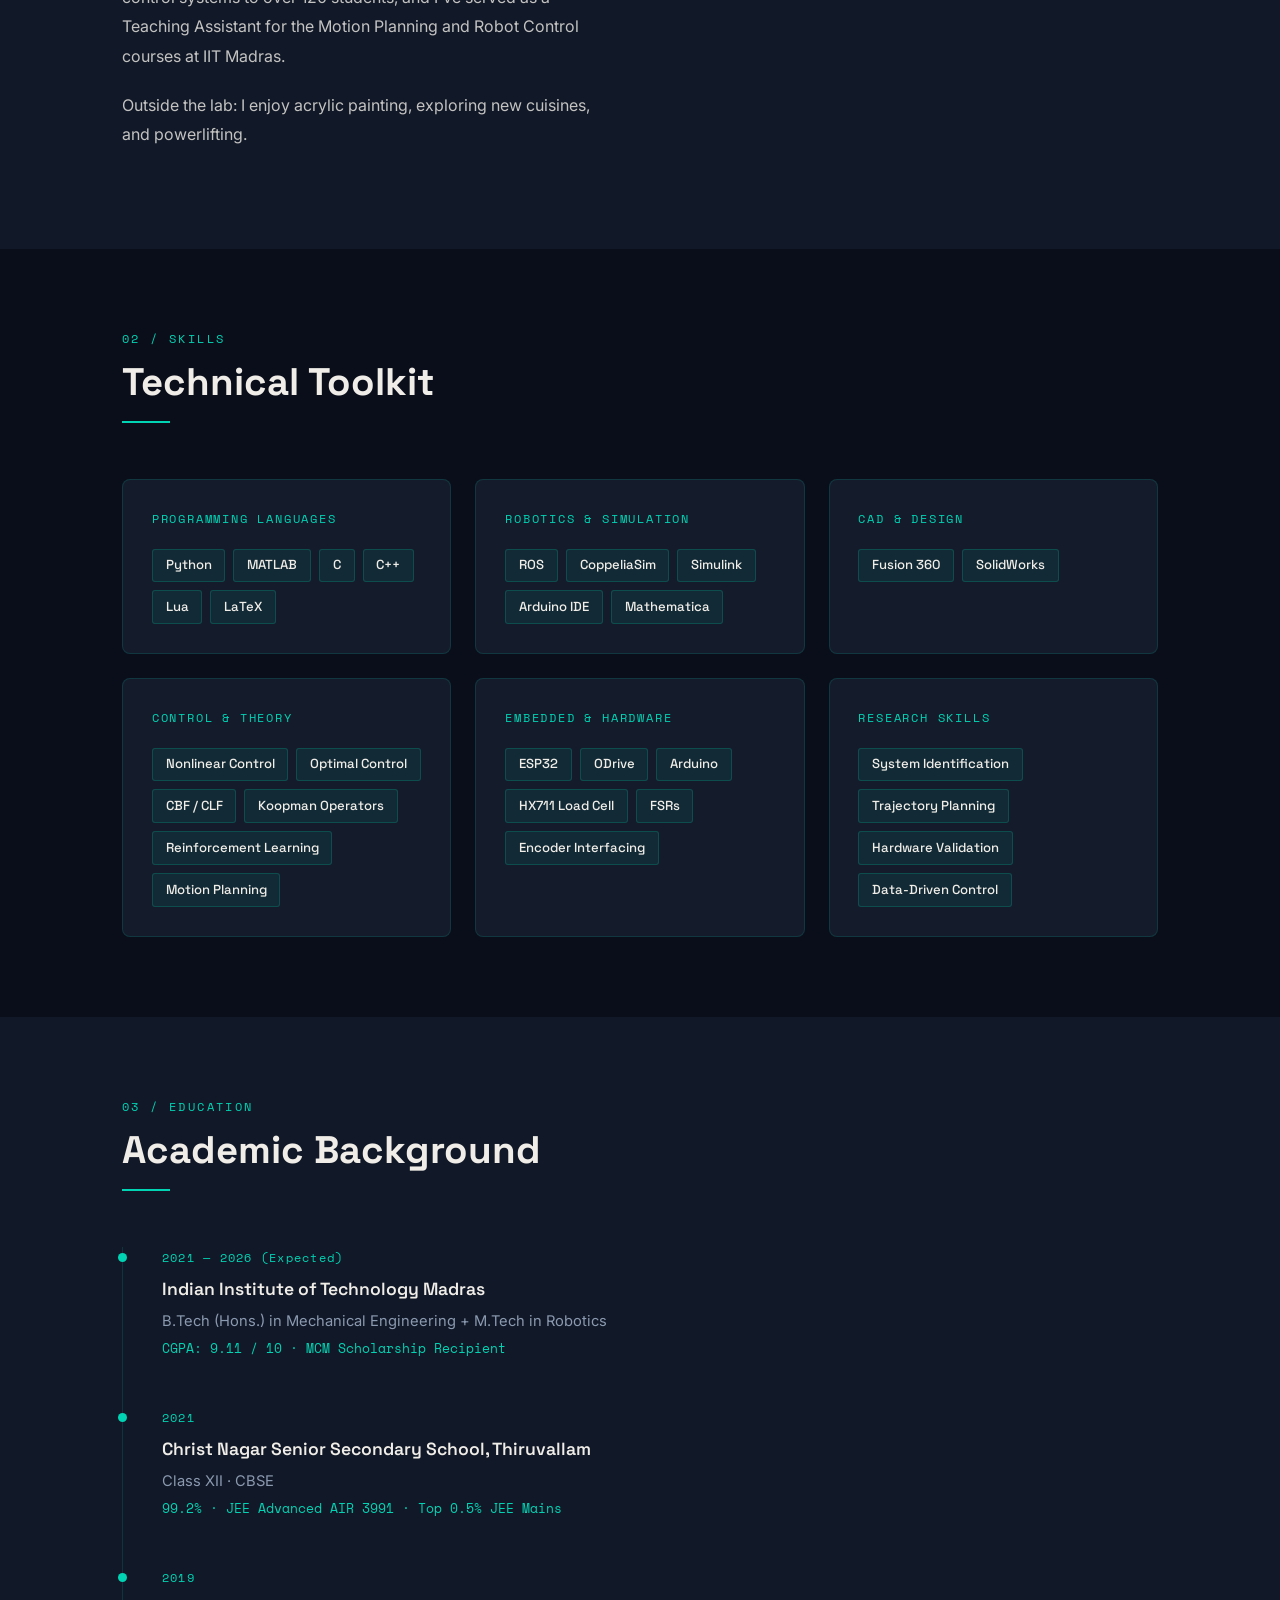
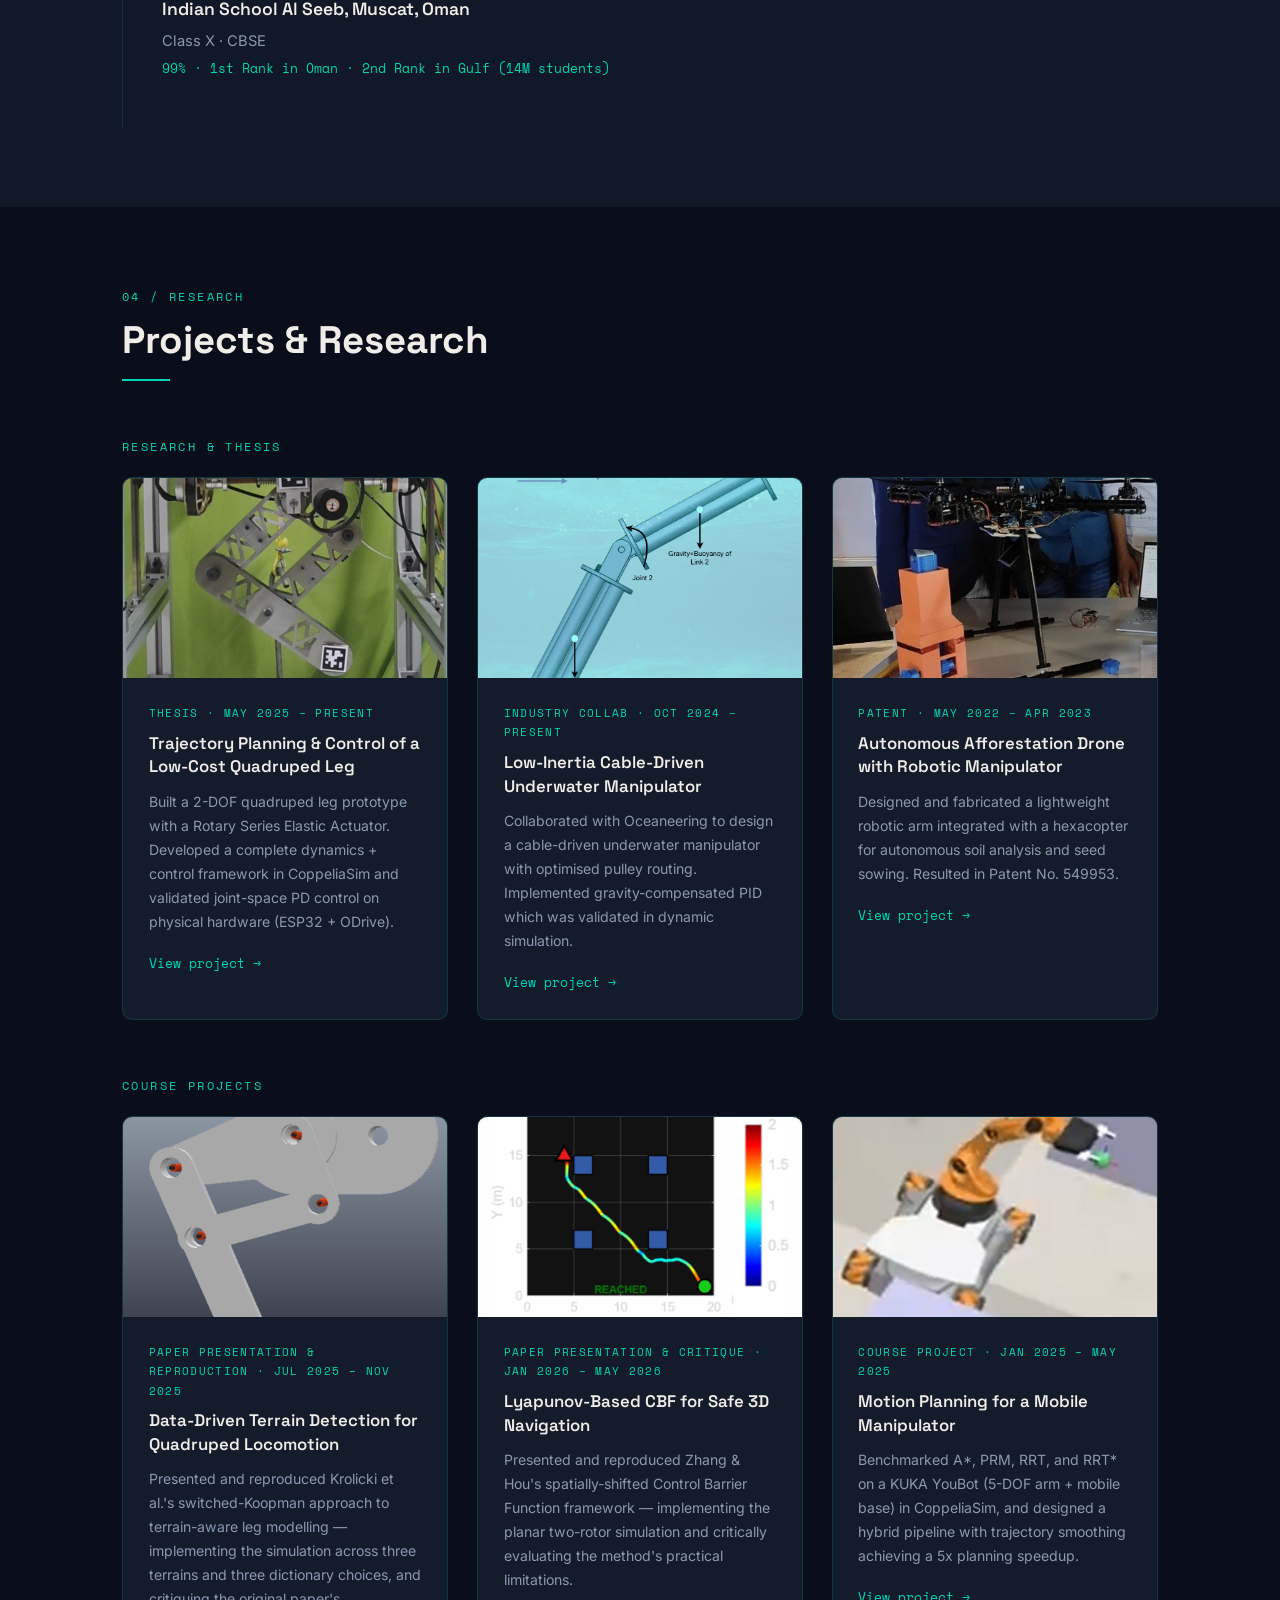
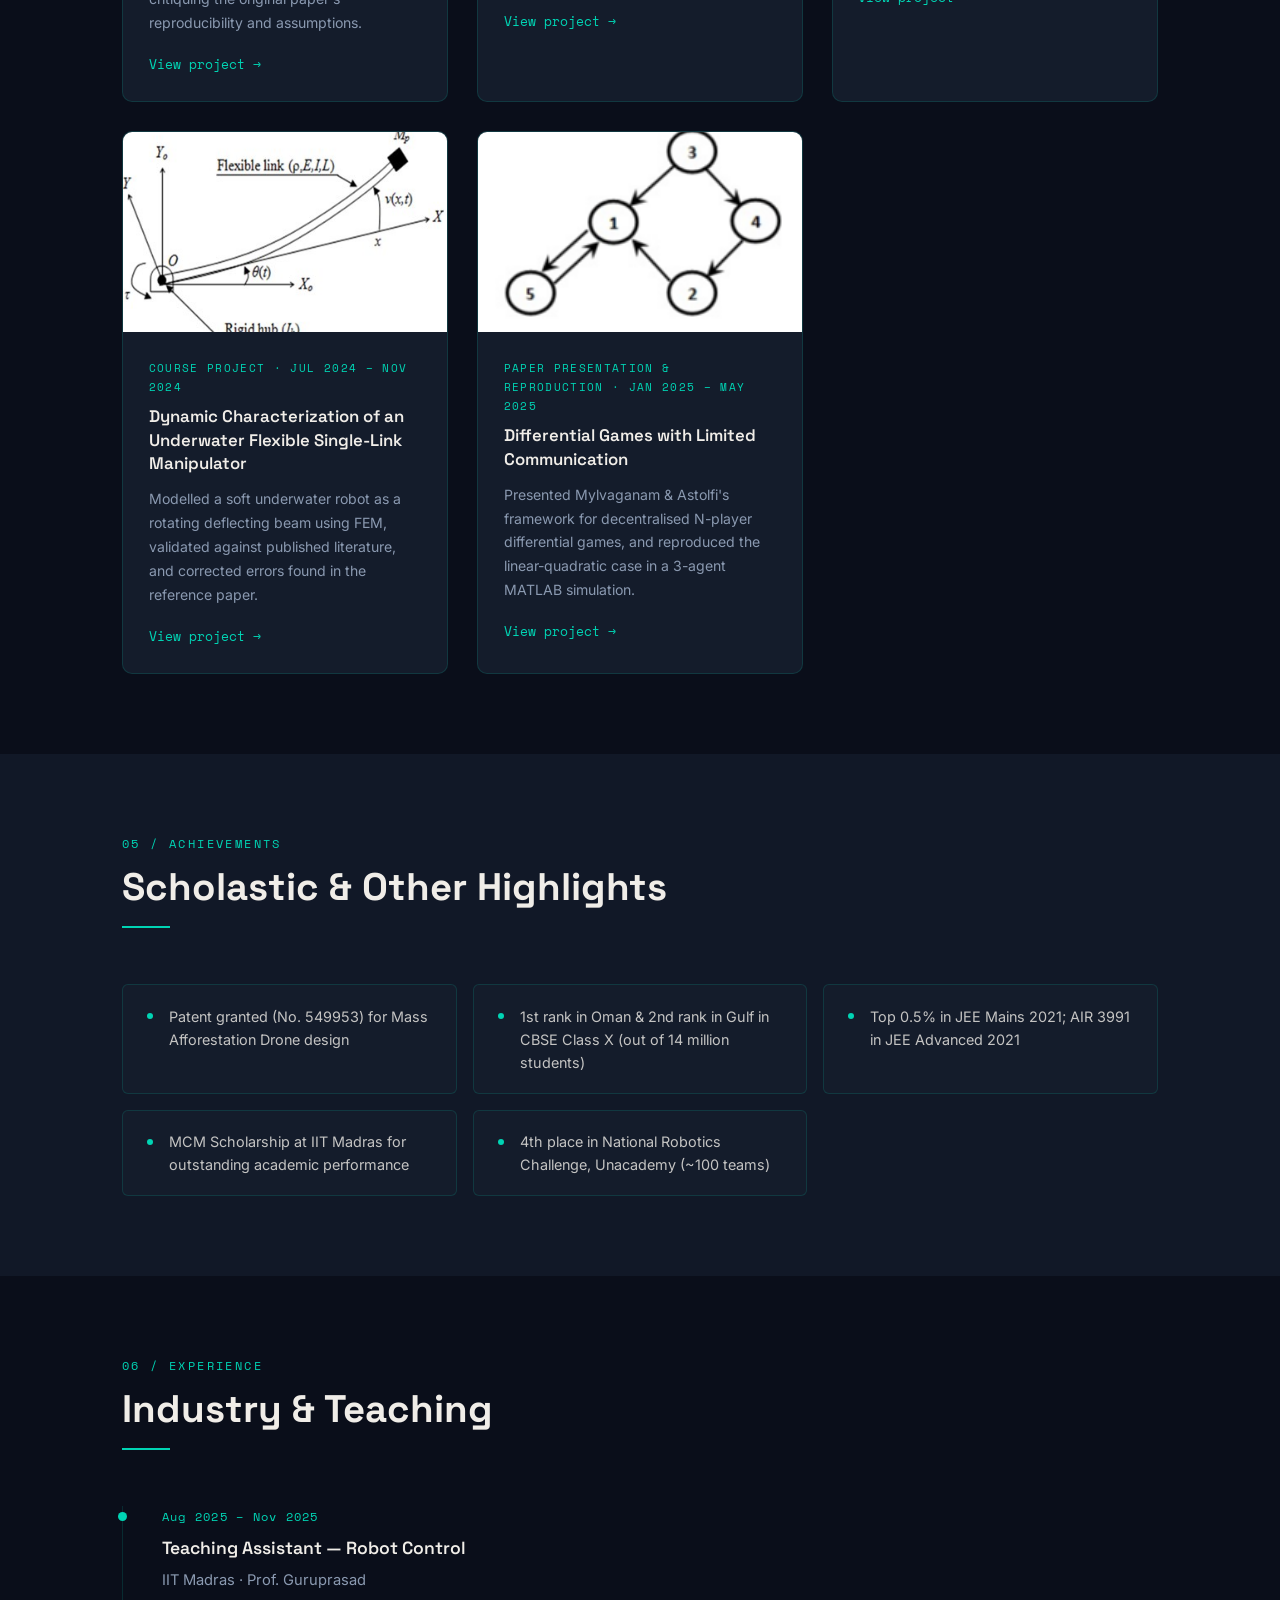
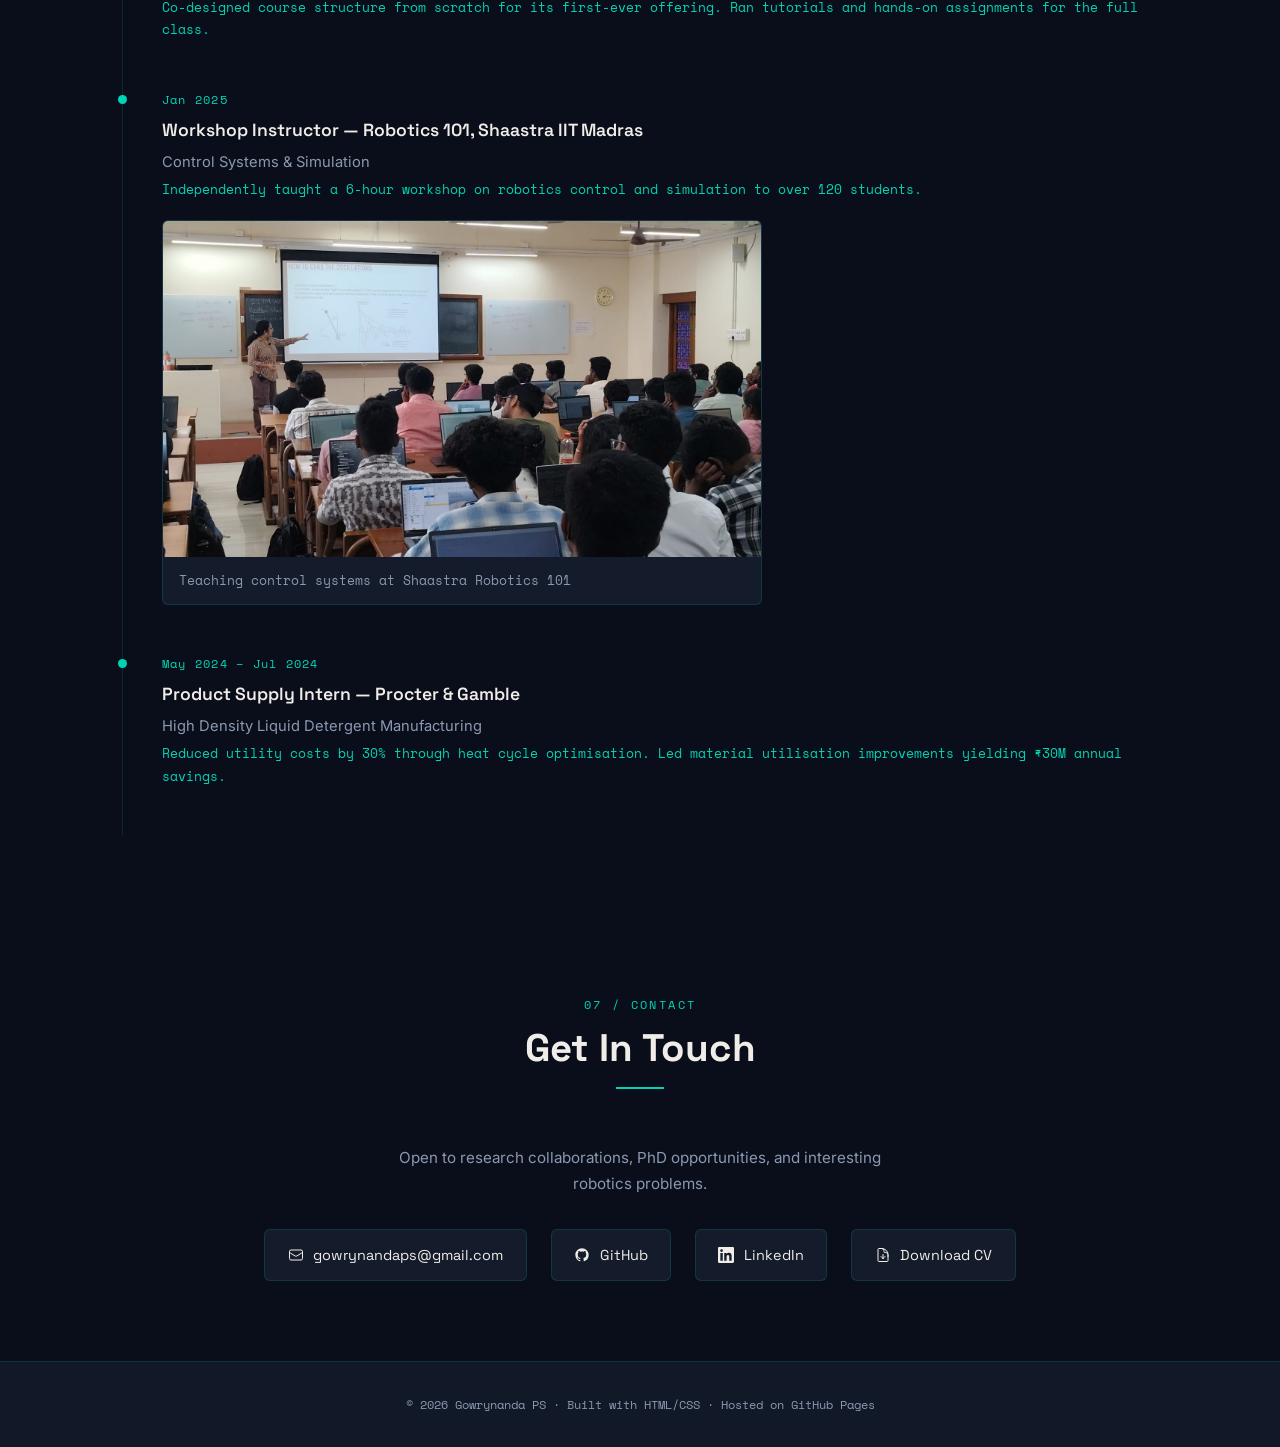
==== commit 0b08e278: "Update index.html" ====
--- a/index.html
+++ b/index.html
@@ -403,7 +403,7 @@
         <p class="edu-grade">Independently taught a 6-hour workshop on robotics control and simulation to over 120 students.</p>
         <div class="media-grid" style="margin-top: 1.2rem; max-width: 600px;">
           <div class="media-item">
-            <img src="assets/images/shaastra-workshop-1.jpg" alt="Teaching the Shaastra robotics workshop" loading="lazy" />
+            <img src="assets/images/shaastra_workshop.jpg" alt="Teaching the Shaastra robotics workshop" loading="lazy" />
             <p class="media-caption">Teaching control systems at Shaastra Robotics 101</p>
           </div>
         </div>
